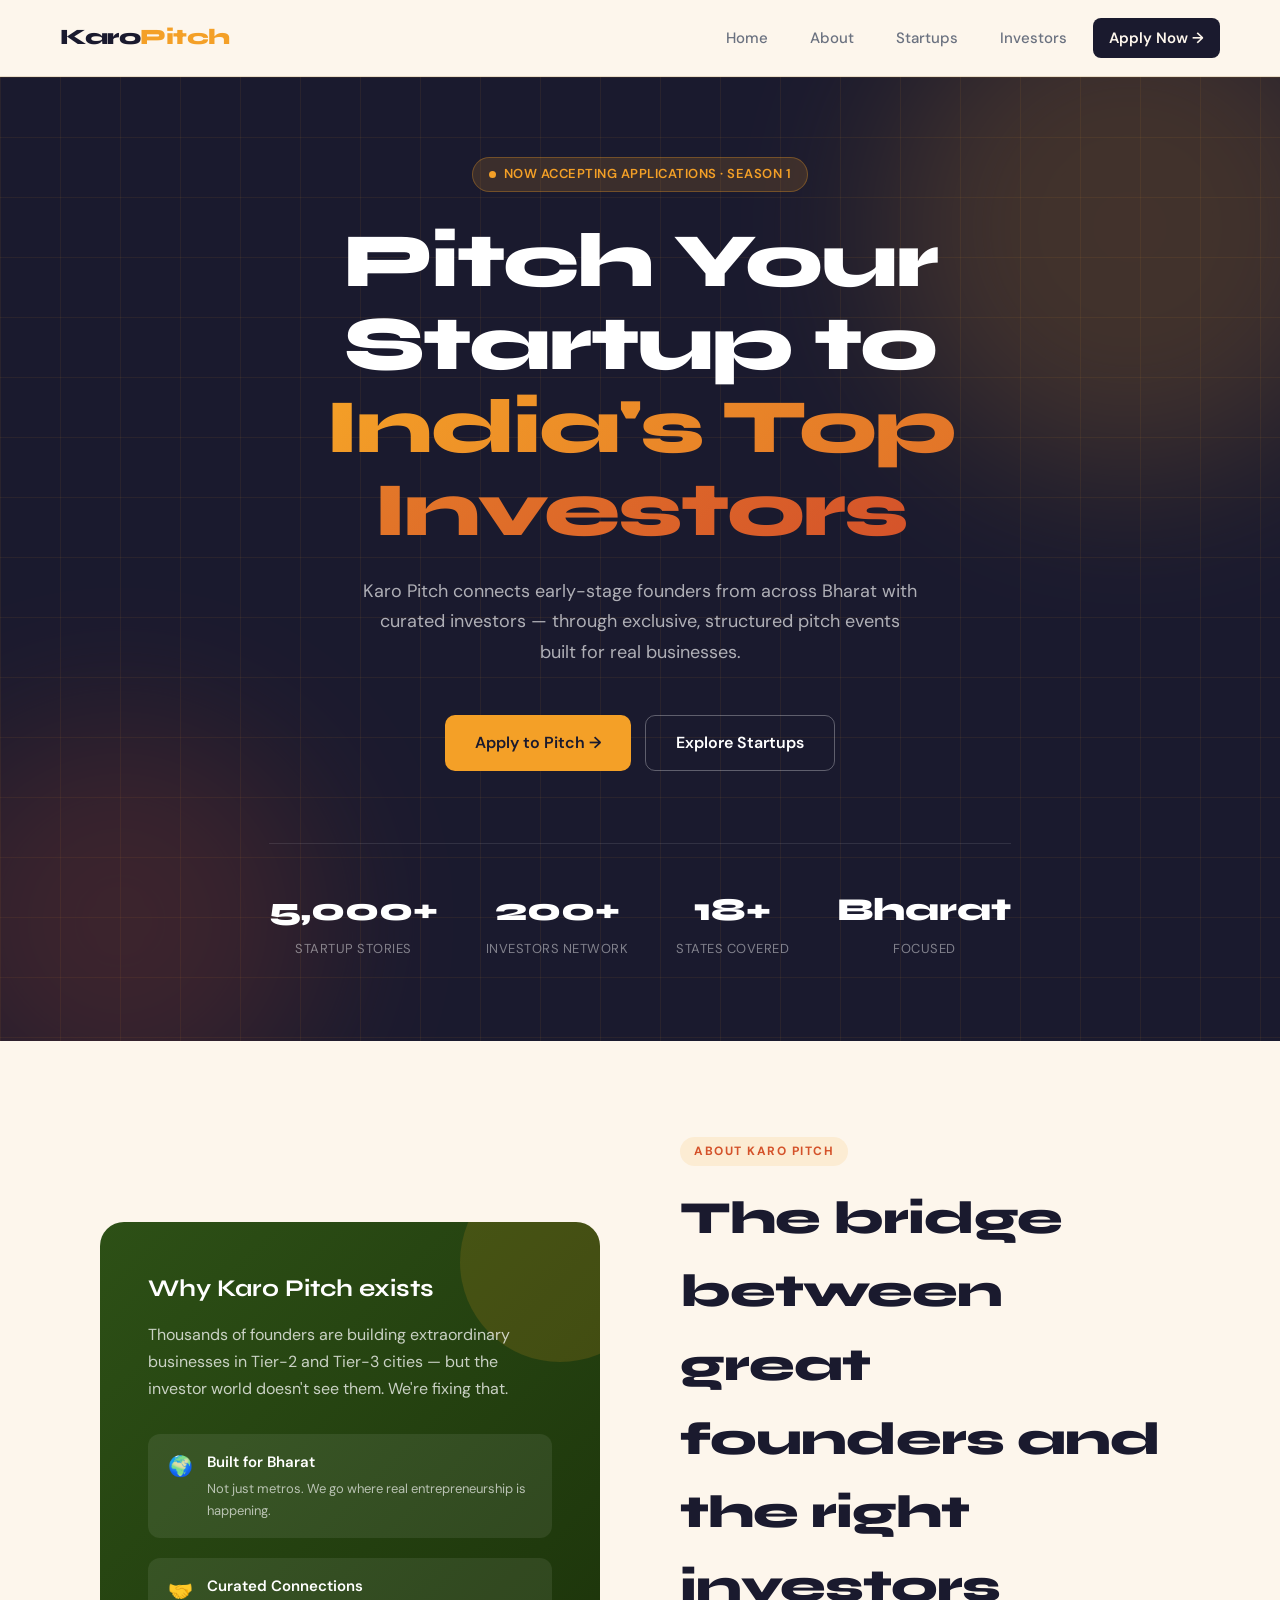
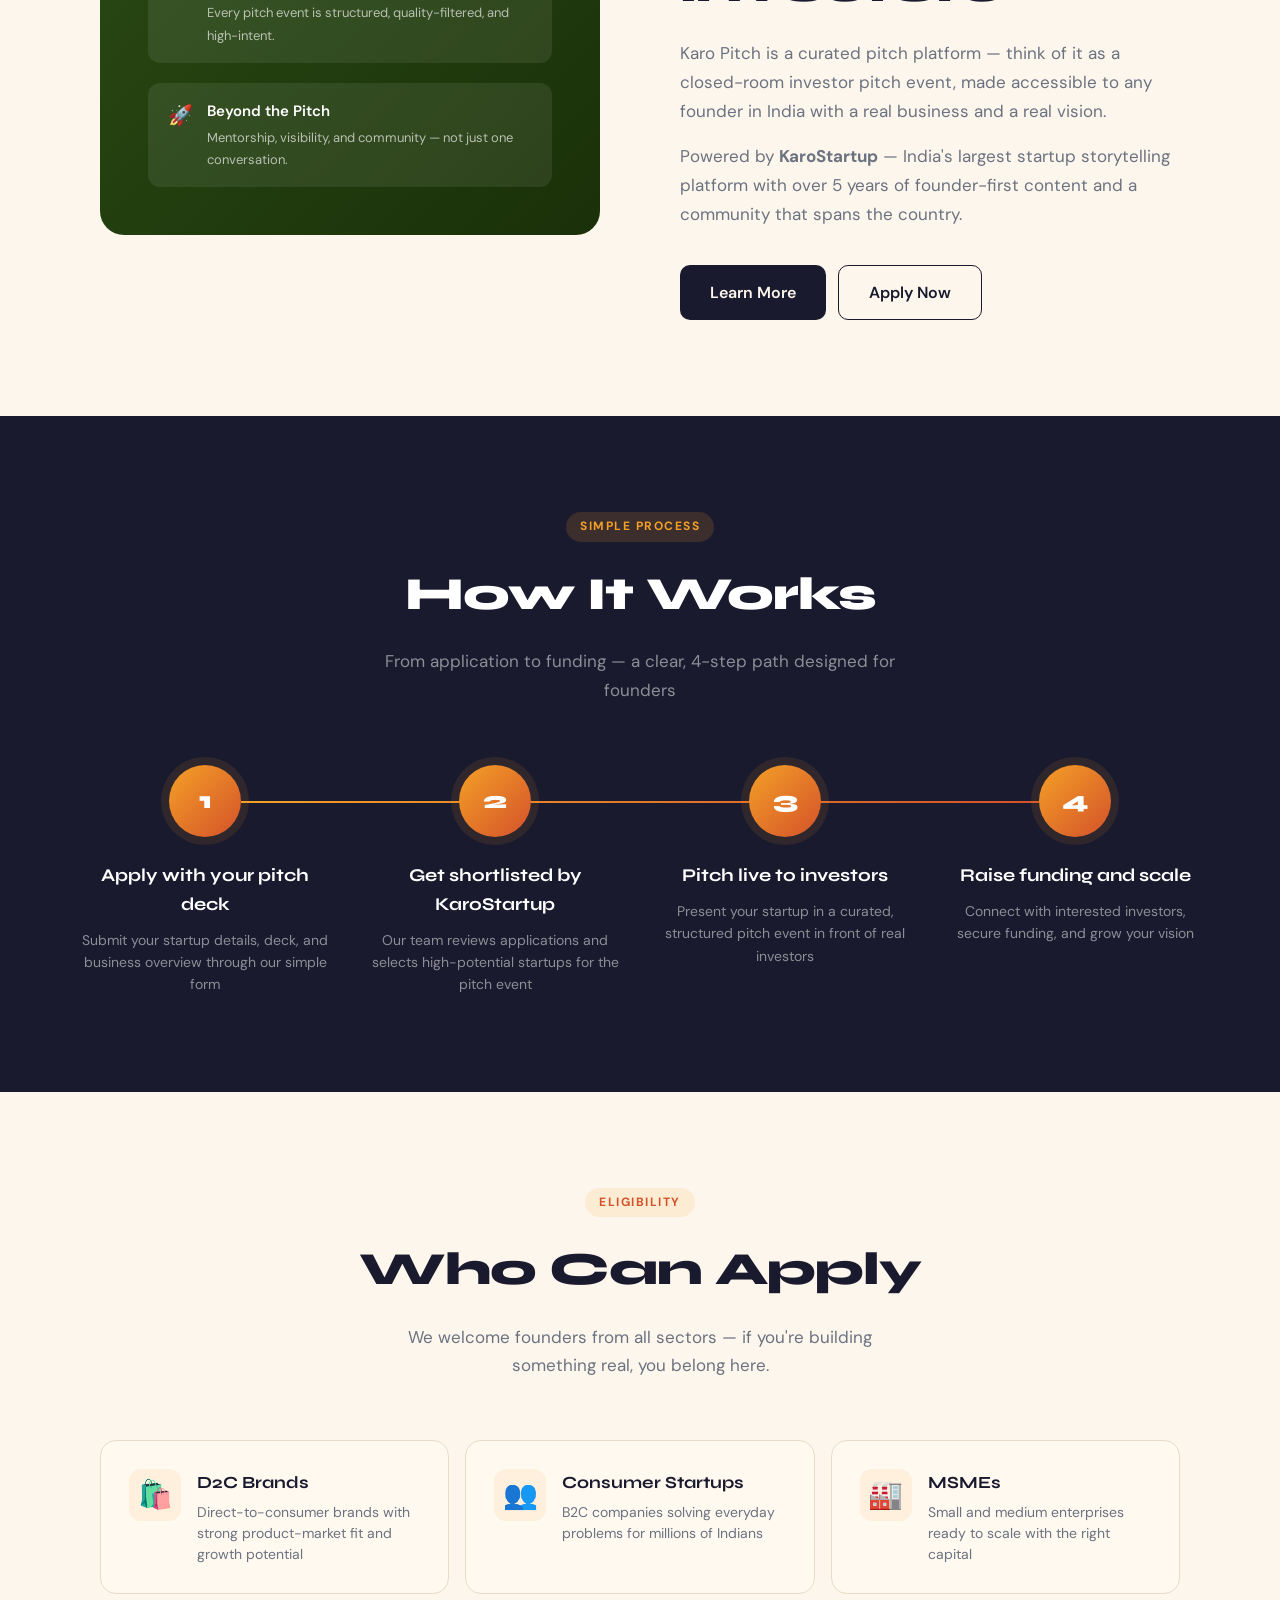
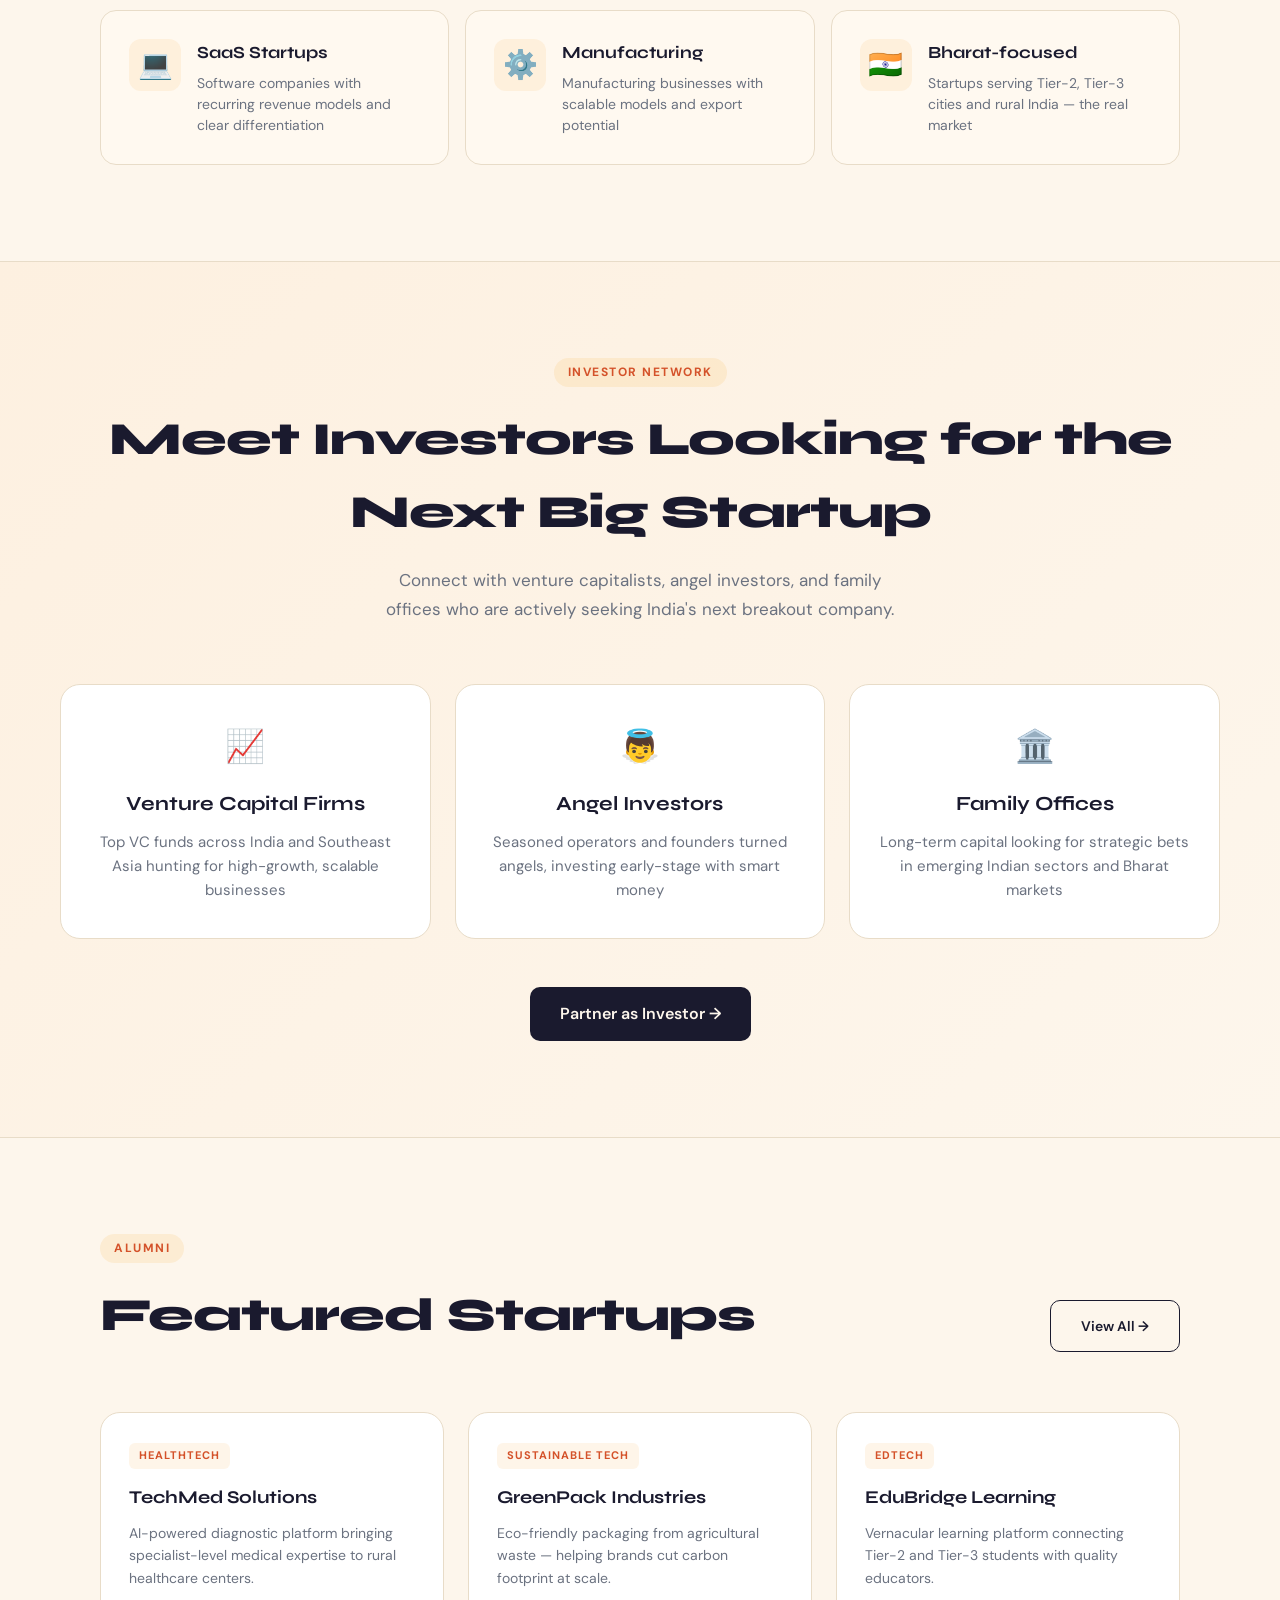
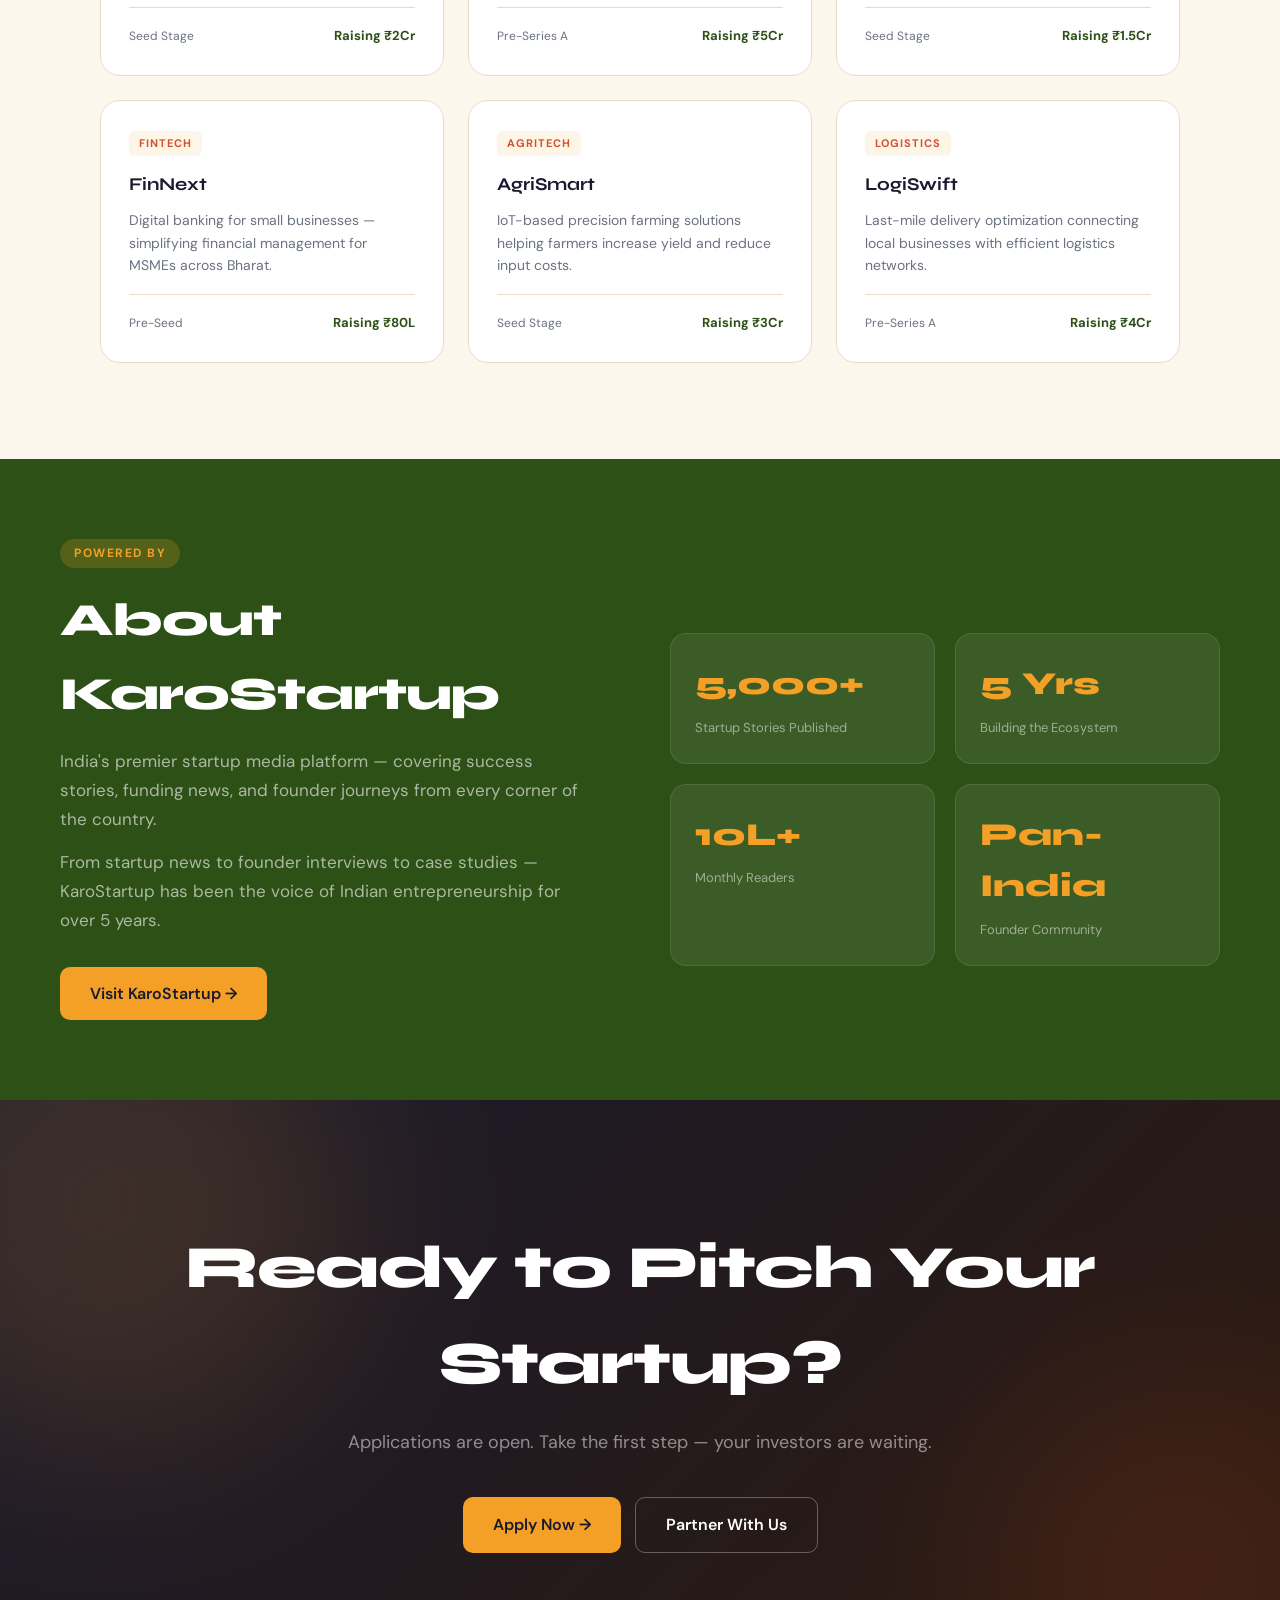
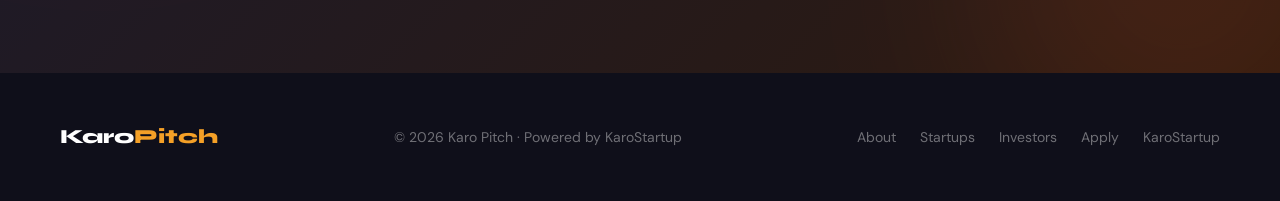
==== index.html @ e6db5903 "basic website demo" ====
<!DOCTYPE html>
<html lang="en">
<head>
<meta charset="UTF-8">
<meta name="viewport" content="width=device-width, initial-scale=1.0">
<title>Karo Pitch – Pitch Your Startup to India's Top Investors</title>
<link rel="stylesheet" href="style.css">
</head>
<body>

<!-- HEADER -->
<header>
  <a href="index.html" class="logo">Karo<span>Pitch</span></a>
  <nav>
    <a href="index.html">Home</a>
    <a href="about.html">About</a>
    <a href="startups.html">Startups</a>
    <a href="investors.html">Investors</a>
    <a href="apply.html" class="cta-nav">Apply Now →</a>
  </nav>
</header>


<!-- HERO -->
<section class="hero">
  <div class="hero-bg-grid"></div>
  <div class="hero-blob blob1"></div>
  <div class="hero-blob blob2"></div>

  <div class="hero-badge">
    <span class="badge-dot"></span>
    Now accepting applications · Season 1
  </div>

  <h1>Pitch Your Startup to<br><em>India's Top Investors</em></h1>

  <p class="hero-sub">
    Karo Pitch connects early-stage founders from across Bharat with curated investors — through exclusive, structured pitch events built for real businesses.
  </p>

  <div class="hero-btns">
    <a href="apply.html" class="btn btn-primary">Apply to Pitch →</a>
    <a href="startups.html" class="btn btn-secondary">Explore Startups</a>
  </div>

  <div class="hero-stats">
    <div class="stat">
      <span class="stat-num">5,000+</span>
      <span class="stat-label">Startup Stories</span>
    </div>
    <div class="stat">
      <span class="stat-num">200+</span>
      <span class="stat-label">Investors Network</span>
    </div>
    <div class="stat">
      <span class="stat-num">18+</span>
      <span class="stat-label">States Covered</span>
    </div>
    <div class="stat">
      <span class="stat-num">Bharat</span>
      <span class="stat-label">Focused</span>
    </div>
  </div>
</section>


<!-- ABOUT KARO PITCH -->
<div class="about-strip">
  <div class="about-visual">
    <h3>Why Karo Pitch exists</h3>
    <p>Thousands of founders are building extraordinary businesses in Tier-2 and Tier-3 cities — but the investor world doesn't see them. We're fixing that.</p>
    <div class="about-pillars">
      <div class="pillar">
        <span class="pillar-icon">🌍</span>
        <div>
          <h4>Built for Bharat</h4>
          <p>Not just metros. We go where real entrepreneurship is happening.</p>
        </div>
      </div>
      <div class="pillar">
        <span class="pillar-icon">🤝</span>
        <div>
          <h4>Curated Connections</h4>
          <p>Every pitch event is structured, quality-filtered, and high-intent.</p>
        </div>
      </div>
      <div class="pillar">
        <span class="pillar-icon">🚀</span>
        <div>
          <h4>Beyond the Pitch</h4>
          <p>Mentorship, visibility, and community — not just one conversation.</p>
        </div>
      </div>
    </div>
  </div>

  <div>
    <span class="section-label">About Karo Pitch</span>
    <h2 class="section-title">The bridge between great founders and the right investors</h2>
    <p class="section-sub">
      Karo Pitch is a curated pitch platform — think of it as a closed-room investor pitch event, made accessible to any founder in India with a real business and a real vision.
    </p>
    <p class="section-sub" style="margin-top:16px;">
      Powered by <strong>KaroStartup</strong> — India's largest startup storytelling platform with over 5 years of founder-first content and a community that spans the country.
    </p>
    <div style="margin-top:36px;display:flex;gap:12px;flex-wrap:wrap;">
      <a href="about.html" class="btn btn-dark">Learn More</a>
      <a href="apply.html" class="btn btn-outline">Apply Now</a>
    </div>
  </div>
</div>


<!-- HOW IT WORKS -->
<div class="steps-wrap">
  <div class="steps-inner">
    <div class="text-center">
      <span class="section-label" style="background:rgba(244,160,39,0.15);color:var(--saffron);">Simple Process</span>
      <h2 class="section-title" style="color:#fff;">How It Works</h2>
      <p class="section-sub">From application to funding — a clear, 4-step path designed for founders</p>
    </div>
    <div class="steps">
      <div class="step">
        <div class="step-num">1</div>
        <h3>Apply with your pitch deck</h3>
        <p>Submit your startup details, deck, and business overview through our simple form</p>
      </div>
      <div class="step">
        <div class="step-num">2</div>
        <h3>Get shortlisted by KaroStartup</h3>
        <p>Our team reviews applications and selects high-potential startups for the pitch event</p>
      </div>
      <div class="step">
        <div class="step-num">3</div>
        <h3>Pitch live to investors</h3>
        <p>Present your startup in a curated, structured pitch event in front of real investors</p>
      </div>
      <div class="step">
        <div class="step-num">4</div>
        <h3>Raise funding and scale</h3>
        <p>Connect with interested investors, secure funding, and grow your vision</p>
      </div>
    </div>
  </div>
</div>


<!-- WHO CAN APPLY -->
<section class="section">
  <div class="text-center">
    <span class="section-label">Eligibility</span>
    <h2 class="section-title">Who Can Apply</h2>
    <p class="section-sub">We welcome founders from all sectors — if you're building something real, you belong here.</p>
  </div>
  <div class="categories-grid">
    <div class="category-card">
      <div class="cat-icon">🛍️</div>
      <div>
        <h4>D2C Brands</h4>
        <p>Direct-to-consumer brands with strong product-market fit and growth potential</p>
      </div>
    </div>
    <div class="category-card">
      <div class="cat-icon">👥</div>
      <div>
        <h4>Consumer Startups</h4>
        <p>B2C companies solving everyday problems for millions of Indians</p>
      </div>
    </div>
    <div class="category-card">
      <div class="cat-icon">🏭</div>
      <div>
        <h4>MSMEs</h4>
        <p>Small and medium enterprises ready to scale with the right capital</p>
      </div>
    </div>
    <div class="category-card">
      <div class="cat-icon">💻</div>
      <div>
        <h4>SaaS Startups</h4>
        <p>Software companies with recurring revenue models and clear differentiation</p>
      </div>
    </div>
    <div class="category-card">
      <div class="cat-icon">⚙️</div>
      <div>
        <h4>Manufacturing</h4>
        <p>Manufacturing businesses with scalable models and export potential</p>
      </div>
    </div>
    <div class="category-card">
      <div class="cat-icon">🇮🇳</div>
      <div>
        <h4>Bharat-focused</h4>
        <p>Startups serving Tier-2, Tier-3 cities and rural India — the real market</p>
      </div>
    </div>
  </div>
</section>


<!-- INVESTORS -->
<div class="investors-wrap">
  <div class="investors-inner">
    <div class="text-center">
      <span class="section-label">Investor Network</span>
      <h2 class="section-title">Meet Investors Looking for the Next Big Startup</h2>
      <p class="section-sub" style="margin:0 auto 60px;">Connect with venture capitalists, angel investors, and family offices who are actively seeking India's next breakout company.</p>
    </div>
    <div class="investor-cards">
      <div class="inv-card">
        <span class="inv-icon">📈</span>
        <h3>Venture Capital Firms</h3>
        <p>Top VC funds across India and Southeast Asia hunting for high-growth, scalable businesses</p>
      </div>
      <div class="inv-card">
        <span class="inv-icon">👼</span>
        <h3>Angel Investors</h3>
        <p>Seasoned operators and founders turned angels, investing early-stage with smart money</p>
      </div>
      <div class="inv-card">
        <span class="inv-icon">🏛️</span>
        <h3>Family Offices</h3>
        <p>Long-term capital looking for strategic bets in emerging Indian sectors and Bharat markets</p>
      </div>
    </div>
    <div style="text-align:center;margin-top:48px;">
      <a href="investors.html" class="btn btn-dark">Partner as Investor →</a>
    </div>
  </div>
</div>


<!-- FEATURED STARTUPS -->
<section class="section">
  <div style="display:flex;justify-content:space-between;align-items:flex-end;flex-wrap:wrap;gap:16px;margin-bottom:60px;">
    <div>
      <span class="section-label">Alumni</span>
      <h2 class="section-title" style="margin-bottom:0;">Featured Startups</h2>
    </div>
    <a href="startups.html" class="btn btn-outline" style="font-size:14px;">View All →</a>
  </div>
  <div class="startup-grid">
    <div class="startup-card">
      <div class="startup-tag">HealthTech</div>
      <h4>TechMed Solutions</h4>
      <p>AI-powered diagnostic platform bringing specialist-level medical expertise to rural healthcare centers.</p>
      <div class="startup-footer">
        <span class="startup-stage">Seed Stage</span>
        <span class="startup-raise">Raising ₹2Cr</span>
      </div>
    </div>
    <div class="startup-card">
      <div class="startup-tag">Sustainable Tech</div>
      <h4>GreenPack Industries</h4>
      <p>Eco-friendly packaging from agricultural waste — helping brands cut carbon footprint at scale.</p>
      <div class="startup-footer">
        <span class="startup-stage">Pre-Series A</span>
        <span class="startup-raise">Raising ₹5Cr</span>
      </div>
    </div>
    <div class="startup-card">
      <div class="startup-tag">EdTech</div>
      <h4>EduBridge Learning</h4>
      <p>Vernacular learning platform connecting Tier-2 and Tier-3 students with quality educators.</p>
      <div class="startup-footer">
        <span class="startup-stage">Seed Stage</span>
        <span class="startup-raise">Raising ₹1.5Cr</span>
      </div>
    </div>
    <div class="startup-card">
      <div class="startup-tag">FinTech</div>
      <h4>FinNext</h4>
      <p>Digital banking for small businesses — simplifying financial management for MSMEs across Bharat.</p>
      <div class="startup-footer">
        <span class="startup-stage">Pre-Seed</span>
        <span class="startup-raise">Raising ₹80L</span>
      </div>
    </div>
    <div class="startup-card">
      <div class="startup-tag">AgriTech</div>
      <h4>AgriSmart</h4>
      <p>IoT-based precision farming solutions helping farmers increase yield and reduce input costs.</p>
      <div class="startup-footer">
        <span class="startup-stage">Seed Stage</span>
        <span class="startup-raise">Raising ₹3Cr</span>
      </div>
    </div>
    <div class="startup-card">
      <div class="startup-tag">Logistics</div>
      <h4>LogiSwift</h4>
      <p>Last-mile delivery optimization connecting local businesses with efficient logistics networks.</p>
      <div class="startup-footer">
        <span class="startup-stage">Pre-Series A</span>
        <span class="startup-raise">Raising ₹4Cr</span>
      </div>
    </div>
  </div>
</section>


<!-- KAROSTARTUP SECTION -->
<div class="ks-strip">
  <div class="ks-inner">
    <div>
      <span class="section-label" style="background:rgba(244,160,39,0.2);color:var(--saffron);">Powered By</span>
      <h2 class="section-title">About KaroStartup</h2>
      <p class="section-sub">India's premier startup media platform — covering success stories, funding news, and founder journeys from every corner of the country.</p>
      <p class="section-sub" style="margin-top:14px;">From startup news to founder interviews to case studies — KaroStartup has been the voice of Indian entrepreneurship for over 5 years.</p>
      <div style="margin-top:32px;">
        <a href="https://www.karostartup.com" target="_blank" rel="noopener" class="btn btn-primary">Visit KaroStartup →</a>
      </div>
    </div>
    <div class="ks-stats">
      <div class="ks-stat">
        <span class="ks-stat-num">5,000+</span>
        <span class="ks-stat-label">Startup Stories Published</span>
      </div>
      <div class="ks-stat">
        <span class="ks-stat-num">5 Yrs</span>
        <span class="ks-stat-label">Building the Ecosystem</span>
      </div>
      <div class="ks-stat">
        <span class="ks-stat-num">10L+</span>
        <span class="ks-stat-label">Monthly Readers</span>
      </div>
      <div class="ks-stat">
        <span class="ks-stat-num">Pan-India</span>
        <span class="ks-stat-label">Founder Community</span>
      </div>
    </div>
  </div>
</div>


<!-- CTA -->
<section class="cta">
  <div class="cta-blob cta-blob1"></div>
  <div class="cta-blob cta-blob2"></div>
  <h2>Ready to Pitch Your Startup?</h2>
  <p>Applications are open. Take the first step — your investors are waiting.</p>
  <div class="cta-btns">
    <a href="apply.html" class="btn btn-primary">Apply Now →</a>
    <a href="investors.html" class="btn btn-secondary">Partner With Us</a>
  </div>
</section>


<!-- FOOTER -->
<footer>
  <a href="index.html" class="footer-logo">Karo<span>Pitch</span></a>
  <p>© 2026 Karo Pitch · Powered by KaroStartup</p>
  <div class="footer-links">
    <a href="about.html">About</a>
    <a href="startups.html">Startups</a>
    <a href="investors.html">Investors</a>
    <a href="apply.html">Apply</a>
    <a href="https://www.karostartup.com" target="_blank">KaroStartup</a>
  </div>
</footer>

</body>
</html>
---- style.css ----
@import url('https://fonts.googleapis.com/css2?family=Syne:wght@400;600;700;800&family=DM+Sans:ital,wght@0,300;0,400;0,500;1,300&display=swap');

*{margin:0;padding:0;box-sizing:border-box;}

:root{
  --ink:#1a1a2e;
  --cream:#fdf6ec;
  --saffron:#f4a027;
  --rust:#d4522a;
  --forest:#2d5016;
  --muted:#6b7280;
  --border:#e8dcc8;
  --card:#fff9f0;
}

body{
  background:var(--cream);
  color:var(--ink);
  font-family:'DM Sans',sans-serif;
  line-height:1.6;
  overflow-x:hidden;
}

/* ── HEADER ── */
header{
  background:rgba(253,246,236,0.92);
  backdrop-filter:blur(12px);
  padding:18px 60px;
  display:flex;
  justify-content:space-between;
  align-items:center;
  position:sticky;
  top:0;
  z-index:100;
  border-bottom:1px solid var(--border);
}

.logo{
  font-family:'Syne',sans-serif;
  font-size:22px;
  font-weight:800;
  color:var(--ink);
  text-decoration:none;
  letter-spacing:-0.5px;
}

.logo span{color:var(--saffron);}

nav{display:flex;align-items:center;gap:10px;}

nav a{
  text-decoration:none;
  color:var(--muted);
  font-size:15px;
  font-weight:500;
  padding:8px 16px;
  border-radius:8px;
  transition:all 0.2s;
}

nav a:hover{color:var(--ink);background:var(--border);}
nav a.cta-nav{background:var(--ink);color:var(--cream)!important;font-weight:600;}
nav a.cta-nav:hover{background:var(--rust);transform:translateY(-1px);}

/* ── HERO ── */
.hero{
  min-height:92vh;
  display:flex;
  flex-direction:column;
  align-items:center;
  justify-content:center;
  text-align:center;
  padding:80px 40px;
  position:relative;
  background:var(--ink);
  overflow:hidden;
}

.hero-bg-grid{
  position:absolute;inset:0;
  background-image:
    linear-gradient(rgba(244,160,39,0.07) 1px, transparent 1px),
    linear-gradient(90deg, rgba(244,160,39,0.07) 1px, transparent 1px);
  background-size:60px 60px;
}

.hero-blob{
  position:absolute;
  border-radius:50%;
  filter:blur(80px);
  opacity:0.18;
}
.blob1{width:500px;height:500px;background:var(--saffron);top:-100px;right:-100px;}
.blob2{width:400px;height:400px;background:var(--rust);bottom:-80px;left:-80px;}

.hero-badge{
  display:inline-flex;align-items:center;gap:8px;
  background:rgba(244,160,39,0.15);
  border:1px solid rgba(244,160,39,0.3);
  color:var(--saffron);
  padding:6px 16px;
  border-radius:100px;
  font-size:13px;
  font-weight:600;
  letter-spacing:0.5px;
  text-transform:uppercase;
  margin-bottom:28px;
  position:relative;z-index:1;
  animation:fadeDown 0.6s ease both;
}

.badge-dot{
  width:7px;height:7px;background:var(--saffron);
  border-radius:50%;animation:pulse 1.5s infinite;
}

@keyframes pulse{0%,100%{opacity:1;transform:scale(1);}50%{opacity:0.5;transform:scale(1.3);}}
@keyframes fadeDown{from{opacity:0;transform:translateY(-20px);}to{opacity:1;transform:translateY(0);}}
@keyframes fadeUp{from{opacity:0;transform:translateY(30px);}to{opacity:1;transform:translateY(0);}}

.hero h1{
  font-family:'Syne',sans-serif;
  font-size:clamp(40px,6vw,80px);
  font-weight:800;
  color:#ffffff;
  line-height:1.08;
  letter-spacing:-2px;
  max-width:800px;
  margin-bottom:24px;
  position:relative;z-index:1;
  animation:fadeUp 0.7s 0.2s ease both;
}

.hero h1 em{
  font-style:normal;
  background:linear-gradient(135deg,var(--saffron),var(--rust));
  -webkit-background-clip:text;
  -webkit-text-fill-color:transparent;
  background-clip:text;
}

.hero-sub{
  font-size:18px;
  color:rgba(255,255,255,0.65);
  max-width:560px;
  margin:0 auto 48px;
  line-height:1.7;
  position:relative;z-index:1;
  animation:fadeUp 0.7s 0.35s ease both;
}

.hero-btns{
  display:flex;gap:14px;flex-wrap:wrap;justify-content:center;
  position:relative;z-index:1;
  animation:fadeUp 0.7s 0.5s ease both;
}

.hero-stats{
  display:flex;gap:48px;margin-top:72px;
  position:relative;z-index:1;
  animation:fadeUp 0.7s 0.65s ease both;
  padding-top:40px;
  border-top:1px solid rgba(255,255,255,0.1);
}

.stat{text-align:center;}
.stat-num{
  font-family:'Syne',sans-serif;
  font-size:32px;font-weight:800;
  color:#fff;display:block;
}
.stat-label{font-size:13px;color:rgba(255,255,255,0.45);text-transform:uppercase;letter-spacing:0.5px;}

/* ── BUTTONS ── */
.btn{
  padding:14px 30px;
  border-radius:10px;
  font-size:16px;font-weight:600;
  cursor:pointer;border:none;
  text-decoration:none;
  display:inline-flex;align-items:center;gap:8px;
  transition:all 0.25s ease;
  font-family:'DM Sans',sans-serif;
}

.btn-primary{background:var(--saffron);color:var(--ink);}
.btn-primary:hover{background:#e8920e;transform:translateY(-2px);box-shadow:0 8px 24px rgba(244,160,39,0.4);}

.btn-secondary{background:transparent;color:#fff;border:1.5px solid rgba(255,255,255,0.3);}
.btn-secondary:hover{border-color:#fff;background:rgba(255,255,255,0.06);transform:translateY(-2px);}

.btn-dark{background:var(--ink);color:var(--cream);}
.btn-dark:hover{background:var(--rust);transform:translateY(-2px);}

.btn-outline{background:transparent;color:var(--ink);border:1.5px solid var(--ink);}
.btn-outline:hover{background:var(--ink);color:var(--cream);}

/* ── SECTION ── */
.section{padding:96px 60px;max-width:1200px;margin:0 auto;}
.section-label{
  display:inline-block;
  background:rgba(244,160,39,0.12);
  color:var(--rust);
  font-size:12px;font-weight:700;
  letter-spacing:1.5px;text-transform:uppercase;
  padding:5px 14px;border-radius:100px;
  margin-bottom:16px;
}
.section-title{
  font-family:'Syne',sans-serif;
  font-size:clamp(28px,4vw,46px);
  font-weight:800;color:var(--ink);
  letter-spacing:-1px;margin-bottom:16px;
}
.section-sub{
  font-size:17px;color:var(--muted);
  max-width:520px;line-height:1.7;
}

.text-center{text-align:center;}
.text-center .section-sub{margin:0 auto 60px;}

/* ── ABOUT STRIP ── */
.about-strip{
  display:grid;grid-template-columns:1fr 1fr;gap:80px;
  align-items:center;padding:96px 60px;
  max-width:1200px;margin:0 auto;
}

.about-visual{
  background:linear-gradient(135deg,var(--forest),#1a3009);
  border-radius:24px;
  padding:48px;color:#fff;
  position:relative;overflow:hidden;
}

.about-visual::before{
  content:'';position:absolute;
  width:200px;height:200px;
  background:rgba(244,160,39,0.15);
  border-radius:50%;top:-60px;right:-60px;
}

.about-visual h3{font-family:'Syne',sans-serif;font-size:24px;font-weight:700;margin-bottom:12px;}
.about-visual p{opacity:0.75;line-height:1.7;}

.about-pillars{display:flex;flex-direction:column;gap:20px;margin-top:32px;}

.pillar{
  background:rgba(255,255,255,0.08);
  border-radius:12px;padding:16px 20px;
  display:flex;gap:14px;align-items:flex-start;
}
.pillar-icon{font-size:20px;flex-shrink:0;}
.pillar h4{font-size:15px;font-weight:600;margin-bottom:4px;}
.pillar p{font-size:13px;opacity:0.65;}

/* ── HOW IT WORKS ── */
.steps-wrap{background:var(--ink);padding:96px 60px;}
.steps-inner{max-width:1200px;margin:0 auto;}
.steps-inner .section-title{color:#fff;}
.steps-inner .section-sub{color:rgba(255,255,255,0.5);}

.steps{
  display:grid;grid-template-columns:repeat(4,1fr);
  gap:0;margin-top:60px;position:relative;
}

.steps::before{
  content:'';position:absolute;
  top:36px;left:calc(12.5% + 36px);
  right:calc(12.5% + 36px);
  height:2px;
  background:linear-gradient(90deg,var(--saffron),var(--rust));
}

.step{text-align:center;padding:0 20px;position:relative;}

.step-num{
  width:72px;height:72px;
  border-radius:50%;
  background:linear-gradient(135deg,var(--saffron),var(--rust));
  color:#fff;font-family:'Syne',sans-serif;
  font-size:24px;font-weight:800;
  display:flex;align-items:center;justify-content:center;
  margin:0 auto 24px;
  position:relative;z-index:1;
  box-shadow:0 0 0 8px rgba(244,160,39,0.1);
}

.step h3{font-family:'Syne',sans-serif;font-size:18px;font-weight:700;color:#fff;margin-bottom:10px;}
.step p{font-size:14px;color:rgba(255,255,255,0.5);line-height:1.6;}

/* ── CATEGORIES ── */
.categories-grid{
  display:grid;
  grid-template-columns:repeat(3,1fr);
  gap:16px;margin-top:60px;
}

.category-card{
  background:var(--card);
  border:1.5px solid var(--border);
  border-radius:16px;padding:28px;
  transition:all 0.25s;
  display:flex;gap:16px;align-items:flex-start;
  cursor:default;
}

.category-card:hover{
  border-color:var(--saffron);
  transform:translateY(-4px);
  box-shadow:0 12px 32px rgba(244,160,39,0.12);
}

.cat-icon{
  font-size:28px;flex-shrink:0;
  width:52px;height:52px;background:rgba(244,160,39,0.1);
  border-radius:12px;display:flex;align-items:center;justify-content:center;
}

.category-card h4{font-family:'Syne',sans-serif;font-size:17px;font-weight:700;color:var(--ink);margin-bottom:6px;}
.category-card p{font-size:14px;color:var(--muted);line-height:1.5;}

/* ── INVESTORS ── */
.investors-wrap{
  background:linear-gradient(135deg,#fdf0e0,#fdf6ec);
  border-top:1px solid var(--border);
  border-bottom:1px solid var(--border);
  padding:96px 60px;
}

.investors-inner{max-width:1200px;margin:0 auto;}

.investor-cards{
  display:grid;grid-template-columns:repeat(3,1fr);
  gap:24px;margin-top:60px;
}

.inv-card{
  background:#fff;
  border:1.5px solid var(--border);
  border-radius:20px;padding:36px 28px;
  text-align:center;
  transition:all 0.25s;
}

.inv-card:hover{border-color:var(--rust);transform:translateY(-4px);box-shadow:0 16px 40px rgba(212,82,42,0.1);}

.inv-icon{
  font-size:32px;margin-bottom:16px;
  display:block;
}
.inv-card h3{font-family:'Syne',sans-serif;font-size:20px;font-weight:700;margin-bottom:10px;color:var(--ink);}
.inv-card p{font-size:15px;color:var(--muted);line-height:1.6;}

/* ── STARTUP GRID ── */
.startup-grid{
  display:grid;
  grid-template-columns:repeat(3,1fr);
  gap:24px;margin-top:60px;
}

.startup-card{
  background:#fff;
  border:1.5px solid var(--border);
  border-radius:20px;padding:28px;
  transition:all 0.25s;
  position:relative;overflow:hidden;
}

.startup-card::before{
  content:'';position:absolute;
  top:0;left:0;right:0;height:4px;
  background:linear-gradient(90deg,var(--saffron),var(--rust));
  transform:scaleX(0);transform-origin:left;
  transition:transform 0.3s;
}

.startup-card:hover::before{transform:scaleX(1);}
.startup-card:hover{transform:translateY(-4px);box-shadow:0 16px 40px rgba(0,0,0,0.08);}

.startup-tag{
  display:inline-block;
  background:rgba(244,160,39,0.1);
  color:var(--rust);
  font-size:11px;font-weight:700;
  letter-spacing:1px;text-transform:uppercase;
  padding:4px 10px;border-radius:6px;
  margin-bottom:14px;
}

.startup-card h4{font-family:'Syne',sans-serif;font-size:18px;font-weight:700;color:var(--ink);margin-bottom:10px;}
.startup-card p{font-size:14px;color:var(--muted);line-height:1.6;}

.startup-footer{
  margin-top:18px;padding-top:18px;
  border-top:1px solid var(--border);
  display:flex;justify-content:space-between;align-items:center;
}

.startup-stage{font-size:12px;color:var(--muted);}
.startup-raise{font-size:13px;font-weight:700;color:var(--forest);}

/* ── KAROSTARTUP SECTION ── */
.ks-strip{
  background:var(--forest);
  padding:80px 60px;
}

.ks-inner{
  max-width:1200px;margin:0 auto;
  display:grid;grid-template-columns:1fr 1fr;gap:60px;align-items:center;
}

.ks-inner .section-title{color:#fff;}
.ks-inner .section-sub{color:rgba(255,255,255,0.6);}

.ks-stats{
  display:grid;grid-template-columns:1fr 1fr;gap:20px;margin-top:40px;
}

.ks-stat{
  background:rgba(255,255,255,0.07);
  border-radius:16px;padding:24px;
  border:1px solid rgba(255,255,255,0.1);
}

.ks-stat-num{
  font-family:'Syne',sans-serif;
  font-size:32px;font-weight:800;
  color:var(--saffron);display:block;margin-bottom:4px;
}
.ks-stat-label{font-size:13px;color:rgba(255,255,255,0.5);}

/* ── CTA ── */
.cta{
  background:linear-gradient(135deg,var(--ink) 0%,#2d1a0e 100%);
  padding:120px 60px;text-align:center;
  position:relative;overflow:hidden;
}

.cta-blob{
  position:absolute;border-radius:50%;filter:blur(100px);opacity:0.15;
}
.cta-blob1{width:500px;height:500px;background:var(--saffron);top:-150px;left:-150px;}
.cta-blob2{width:400px;height:400px;background:var(--rust);bottom:-100px;right:-100px;}

.cta h2{
  font-family:'Syne',sans-serif;
  font-size:clamp(32px,5vw,60px);
  font-weight:800;color:#fff;
  letter-spacing:-1.5px;margin-bottom:16px;
  position:relative;z-index:1;
}

.cta p{font-size:18px;color:rgba(255,255,255,0.5);margin-bottom:40px;position:relative;z-index:1;}
.cta-btns{display:flex;gap:14px;justify-content:center;position:relative;z-index:1;}

/* ── FOOTER ── */
footer{
  background:#0f0f1a;
  color:rgba(255,255,255,0.4);
  padding:48px 60px;
  display:flex;justify-content:space-between;align-items:center;
  flex-wrap:wrap;gap:20px;
}

.footer-logo{
  font-family:'Syne',sans-serif;font-size:20px;font-weight:800;
  color:#fff;text-decoration:none;
}
.footer-logo span{color:var(--saffron);}

footer p{font-size:14px;}

.footer-links{display:flex;gap:24px;}
.footer-links a{color:rgba(255,255,255,0.4);text-decoration:none;font-size:14px;transition:color 0.2s;}
.footer-links a:hover{color:#fff;}

/* ── PAGE-SPECIFIC ── */
.page-hero{
  background:var(--ink);
  padding:96px 60px 72px;
  text-align:center;
}
.page-hero h1{
  font-family:'Syne',sans-serif;
  font-size:clamp(32px,5vw,56px);
  font-weight:800;color:#fff;
  letter-spacing:-1.5px;margin-bottom:16px;
}
.page-hero p{font-size:18px;color:rgba(255,255,255,0.55);max-width:560px;margin:0 auto;}

/* Apply form */
.form-wrap{
  max-width:640px;margin:0 auto;
  background:#fff;border-radius:24px;
  padding:48px;border:1.5px solid var(--border);
  box-shadow:0 20px 60px rgba(0,0,0,0.06);
}

.form-group{margin-bottom:24px;}
.form-group label{display:block;font-size:14px;font-weight:600;color:var(--ink);margin-bottom:8px;}

.form-group input,
.form-group select,
.form-group textarea{
  width:100%;
  padding:14px 16px;
  border:1.5px solid var(--border);
  border-radius:10px;
  font-family:'DM Sans',sans-serif;
  font-size:15px;
  color:var(--ink);
  background:#fafafa;
  transition:border-color 0.2s,box-shadow 0.2s;
  outline:none;
}

.form-group input:focus,
.form-group select:focus,
.form-group textarea:focus{
  border-color:var(--saffron);
  box-shadow:0 0 0 4px rgba(244,160,39,0.1);
  background:#fff;
}

.form-group textarea{height:120px;resize:vertical;}

.form-row{display:grid;grid-template-columns:1fr 1fr;gap:16px;}

/* Investors page */
.inv-types{display:grid;grid-template-columns:repeat(3,1fr);gap:24px;margin-top:60px;}

/* Startups page */
.filter-bar{
  display:flex;gap:10px;flex-wrap:wrap;justify-content:center;
  margin-bottom:40px;
}

.filter-btn{
  padding:8px 20px;border-radius:100px;
  border:1.5px solid var(--border);
  background:#fff;color:var(--muted);
  font-size:14px;font-weight:500;
  cursor:pointer;transition:all 0.2s;
  font-family:'DM Sans',sans-serif;
}

.filter-btn:hover,.filter-btn.active{
  border-color:var(--saffron);
  background:rgba(244,160,39,0.08);
  color:var(--ink);
}

/* ── RESPONSIVE ── */
@media(max-width:900px){
  header{padding:16px 24px;}
  .hero{padding:60px 24px;}
  .hero-stats{gap:24px;}
  .section,.steps-wrap,.investors-wrap,.ks-strip,.cta{padding:64px 24px;}
  .about-strip{grid-template-columns:1fr;gap:40px;padding:64px 24px;}
  .steps{grid-template-columns:1fr 1fr;gap:40px;}
  .steps::before{display:none;}
  .categories-grid,.investor-cards,.startup-grid,.inv-types,.ks-stats{grid-template-columns:1fr 1fr;}
  .ks-inner{grid-template-columns:1fr;}
  footer{flex-direction:column;align-items:flex-start;padding:40px 24px;}
  .page-hero{padding:64px 24px 48px;}
  .form-row{grid-template-columns:1fr;}
}

@media(max-width:600px){
  nav a:not(.cta-nav){display:none;}
  .hero h1{font-size:36px;letter-spacing:-1px;}
  .hero-stats{flex-wrap:wrap;gap:20px;}
  .categories-grid,.investor-cards,.startup-grid,.inv-types,.ks-stats{grid-template-columns:1fr;}
  .form-wrap{padding:28px 20px;}
  .steps{grid-template-columns:1fr;}
}
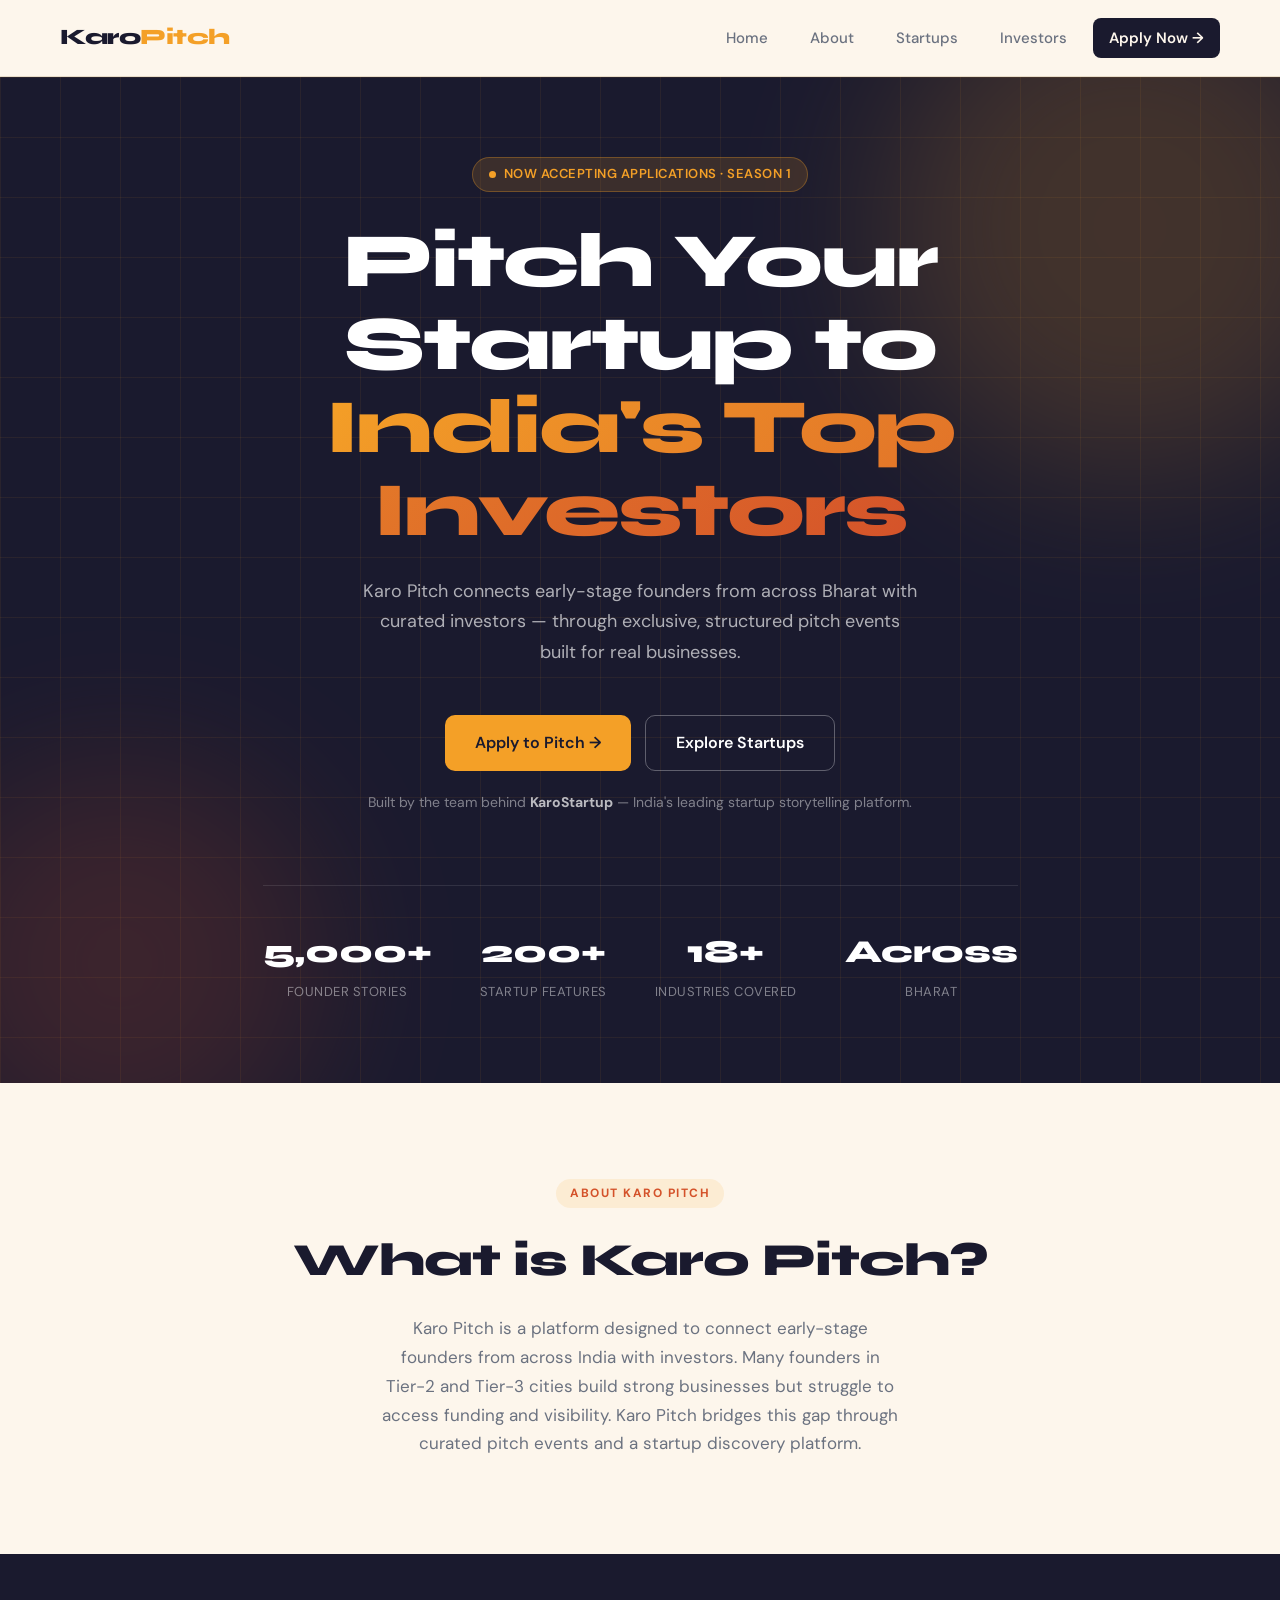
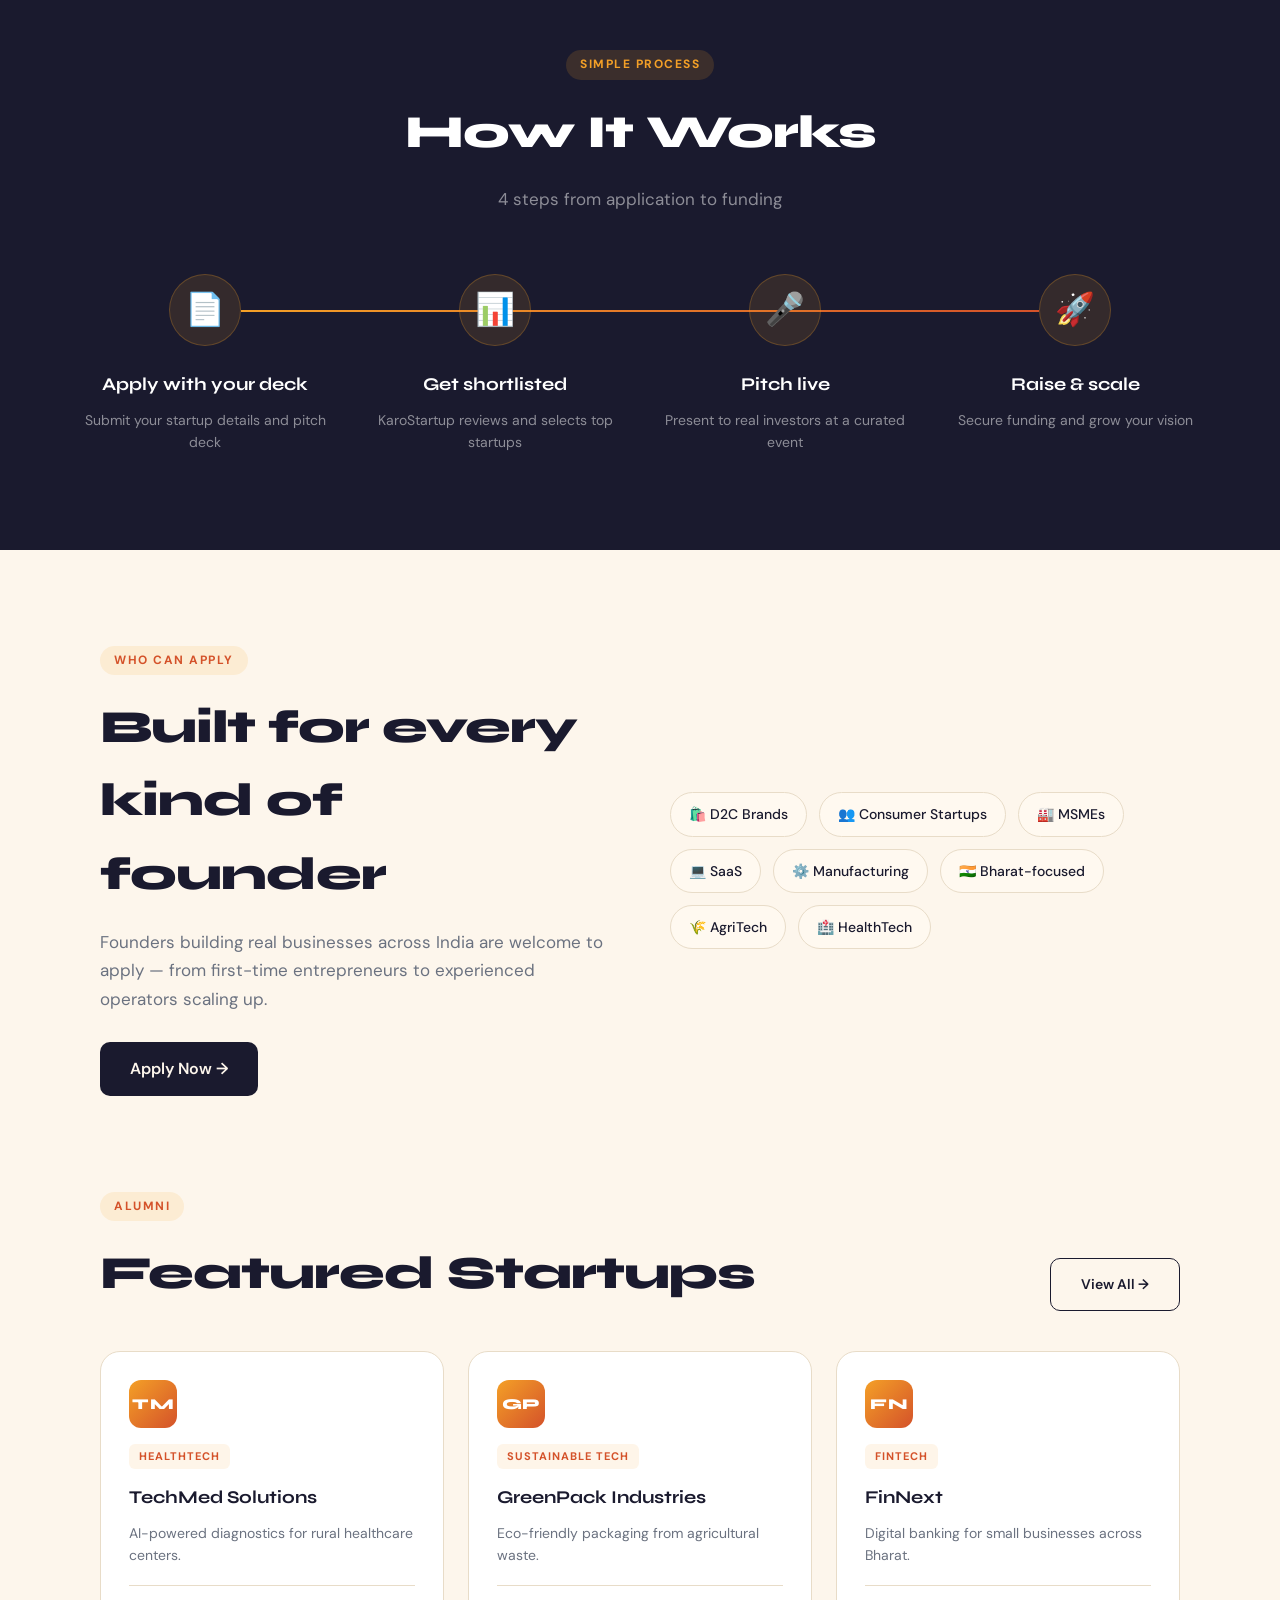
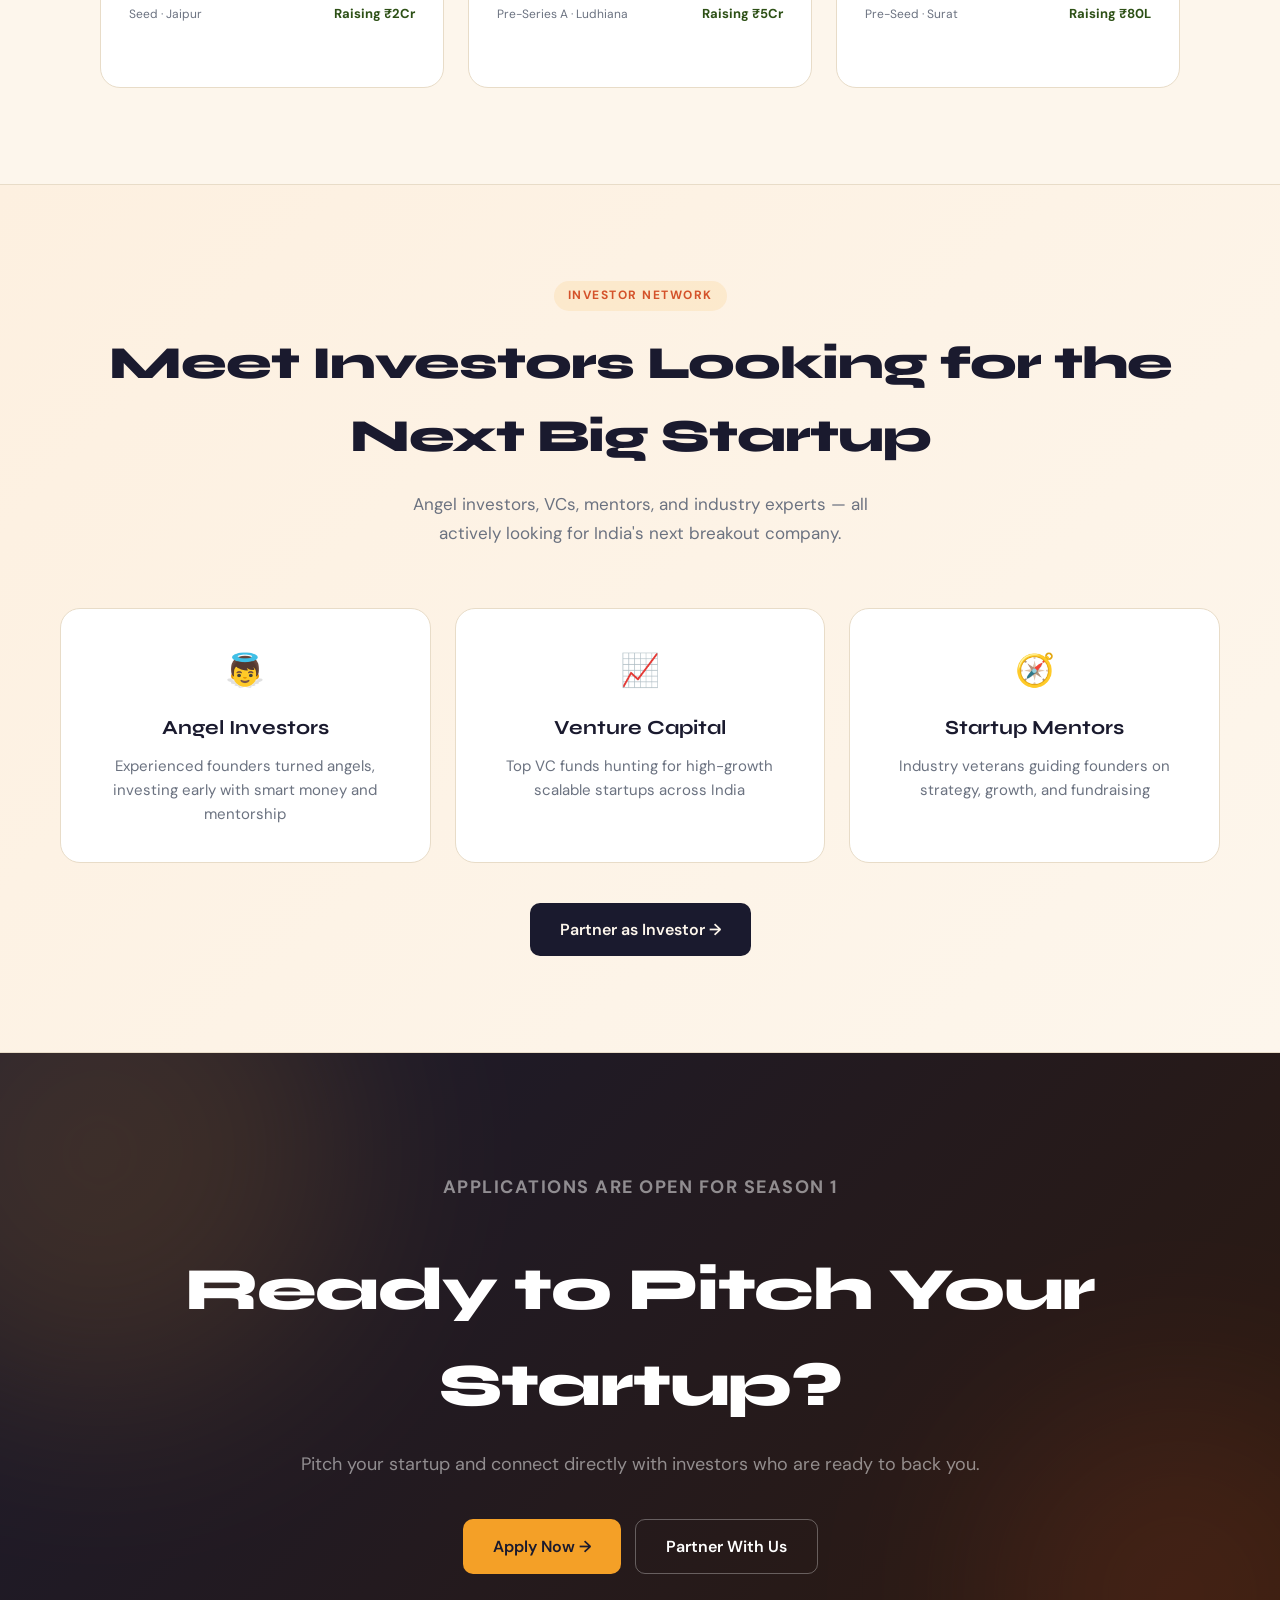
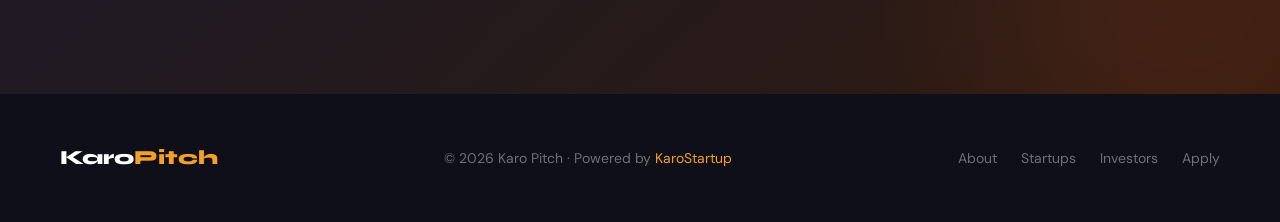
==== commit 22c98618: "updated" ====
--- a/index.html
+++ b/index.html
@@ -8,108 +8,46 @@
 </head>
 <body>
 
-<!-- HEADER -->
 <header>
   <a href="index.html" class="logo">Karo<span>Pitch</span></a>
   <nav>
     <a href="index.html">Home</a>
-    <a href="about.html">About</a>
-    <a href="startups.html">Startups</a>
-    <a href="investors.html">Investors</a>
+    <a href="#about">About</a>
+    <a href="#startups">Startups</a>
+    <a href="#investors">Investors</a>
     <a href="apply.html" class="cta-nav">Apply Now →</a>
   </nav>
 </header>
 
-
 <!-- HERO -->
-<section class="hero">
+<section class="hero" id="hero">
   <div class="hero-bg-grid"></div>
   <div class="hero-blob blob1"></div>
   <div class="hero-blob blob2"></div>
-
-  <div class="hero-badge">
-    <span class="badge-dot"></span>
-    Now accepting applications · Season 1
-  </div>
-
+  <div class="hero-badge"><span class="badge-dot"></span>Now accepting applications · Season 1</div>
   <h1>Pitch Your Startup to<br><em>India's Top Investors</em></h1>
-
-  <p class="hero-sub">
-    Karo Pitch connects early-stage founders from across Bharat with curated investors — through exclusive, structured pitch events built for real businesses.
-  </p>
-
+  <p class="hero-sub">Karo Pitch connects early-stage founders from across Bharat with curated investors — through exclusive, structured pitch events built for real businesses.</p>
   <div class="hero-btns">
     <a href="apply.html" class="btn btn-primary">Apply to Pitch →</a>
-    <a href="startups.html" class="btn btn-secondary">Explore Startups</a>
-  </div>
-
+    <a href="#startups" class="btn btn-secondary">Explore Startups</a>
+  </div>
+  <p class="hero-trust">Built by the team behind <strong>KaroStartup</strong> — India's leading startup storytelling platform.</p>
   <div class="hero-stats">
-    <div class="stat">
-      <span class="stat-num">5,000+</span>
-      <span class="stat-label">Startup Stories</span>
-    </div>
-    <div class="stat">
-      <span class="stat-num">200+</span>
-      <span class="stat-label">Investors Network</span>
-    </div>
-    <div class="stat">
-      <span class="stat-num">18+</span>
-      <span class="stat-label">States Covered</span>
-    </div>
-    <div class="stat">
-      <span class="stat-num">Bharat</span>
-      <span class="stat-label">Focused</span>
-    </div>
-  </div>
-</section>
-
+    <div class="stat"><span class="stat-num">5,000+</span><span class="stat-label">Founder Stories</span></div>
+    <div class="stat"><span class="stat-num">200+</span><span class="stat-label">Startup Features</span></div>
+    <div class="stat"><span class="stat-num">18+</span><span class="stat-label">Industries Covered</span></div>
+    <div class="stat"><span class="stat-num">Across</span><span class="stat-label">Bharat</span></div>
+  </div>
+</section>
 
 <!-- ABOUT KARO PITCH -->
-<div class="about-strip">
-  <div class="about-visual">
-    <h3>Why Karo Pitch exists</h3>
-    <p>Thousands of founders are building extraordinary businesses in Tier-2 and Tier-3 cities — but the investor world doesn't see them. We're fixing that.</p>
-    <div class="about-pillars">
-      <div class="pillar">
-        <span class="pillar-icon">🌍</span>
-        <div>
-          <h4>Built for Bharat</h4>
-          <p>Not just metros. We go where real entrepreneurship is happening.</p>
-        </div>
-      </div>
-      <div class="pillar">
-        <span class="pillar-icon">🤝</span>
-        <div>
-          <h4>Curated Connections</h4>
-          <p>Every pitch event is structured, quality-filtered, and high-intent.</p>
-        </div>
-      </div>
-      <div class="pillar">
-        <span class="pillar-icon">🚀</span>
-        <div>
-          <h4>Beyond the Pitch</h4>
-          <p>Mentorship, visibility, and community — not just one conversation.</p>
-        </div>
-      </div>
-    </div>
-  </div>
-
-  <div>
+<section class="section" id="about">
+  <div class="text-center">
     <span class="section-label">About Karo Pitch</span>
-    <h2 class="section-title">The bridge between great founders and the right investors</h2>
-    <p class="section-sub">
-      Karo Pitch is a curated pitch platform — think of it as a closed-room investor pitch event, made accessible to any founder in India with a real business and a real vision.
-    </p>
-    <p class="section-sub" style="margin-top:16px;">
-      Powered by <strong>KaroStartup</strong> — India's largest startup storytelling platform with over 5 years of founder-first content and a community that spans the country.
-    </p>
-    <div style="margin-top:36px;display:flex;gap:12px;flex-wrap:wrap;">
-      <a href="about.html" class="btn btn-dark">Learn More</a>
-      <a href="apply.html" class="btn btn-outline">Apply Now</a>
-    </div>
-  </div>
-</div>
-
+    <h2 class="section-title">What is Karo Pitch?</h2>
+    <p class="section-sub" style="margin:0 auto;">Karo Pitch is a platform designed to connect early-stage founders from across India with investors. Many founders in Tier-2 and Tier-3 cities build strong businesses but struggle to access funding and visibility. Karo Pitch bridges this gap through curated pitch events and a startup discovery platform.</p>
+  </div>
+</section>
 
 <!-- HOW IT WORKS -->
 <div class="steps-wrap">
@@ -117,245 +55,161 @@
     <div class="text-center">
       <span class="section-label" style="background:rgba(244,160,39,0.15);color:var(--saffron);">Simple Process</span>
       <h2 class="section-title" style="color:#fff;">How It Works</h2>
-      <p class="section-sub">From application to funding — a clear, 4-step path designed for founders</p>
+      <p class="section-sub">4 steps from application to funding</p>
     </div>
     <div class="steps">
-      <div class="step">
-        <div class="step-num">1</div>
-        <h3>Apply with your pitch deck</h3>
-        <p>Submit your startup details, deck, and business overview through our simple form</p>
-      </div>
-      <div class="step">
-        <div class="step-num">2</div>
-        <h3>Get shortlisted by KaroStartup</h3>
-        <p>Our team reviews applications and selects high-potential startups for the pitch event</p>
-      </div>
-      <div class="step">
-        <div class="step-num">3</div>
-        <h3>Pitch live to investors</h3>
-        <p>Present your startup in a curated, structured pitch event in front of real investors</p>
-      </div>
-      <div class="step">
-        <div class="step-num">4</div>
-        <h3>Raise funding and scale</h3>
-        <p>Connect with interested investors, secure funding, and grow your vision</p>
-      </div>
+      <div class="step"><div class="step-num">📄</div><h3>Apply with your deck</h3><p>Submit your startup details and pitch deck</p></div>
+      <div class="step"><div class="step-num">📊</div><h3>Get shortlisted</h3><p>KaroStartup reviews and selects top startups</p></div>
+      <div class="step"><div class="step-num">🎤</div><h3>Pitch live</h3><p>Present to real investors at a curated event</p></div>
+      <div class="step"><div class="step-num">🚀</div><h3>Raise & scale</h3><p>Secure funding and grow your vision</p></div>
     </div>
   </div>
 </div>
-
 
 <!-- WHO CAN APPLY -->
 <section class="section">
-  <div class="text-center">
-    <span class="section-label">Eligibility</span>
-    <h2 class="section-title">Who Can Apply</h2>
-    <p class="section-sub">We welcome founders from all sectors — if you're building something real, you belong here.</p>
-  </div>
-  <div class="categories-grid">
-    <div class="category-card">
-      <div class="cat-icon">🛍️</div>
-      <div>
-        <h4>D2C Brands</h4>
-        <p>Direct-to-consumer brands with strong product-market fit and growth potential</p>
+  <div class="two-col-section">
+    <div>
+      <span class="section-label">Who Can Apply</span>
+      <h2 class="section-title">Built for every kind of founder</h2>
+      <p class="section-sub">Founders building real businesses across India are welcome to apply — from first-time entrepreneurs to experienced operators scaling up.</p>
+      <a href="apply.html" class="btn btn-dark" style="margin-top:28px;display:inline-flex;">Apply Now →</a>
+    </div>
+    <div class="categories-mini">
+      <div class="cat-pill">🛍️ D2C Brands</div>
+      <div class="cat-pill">👥 Consumer Startups</div>
+      <div class="cat-pill">🏭 MSMEs</div>
+      <div class="cat-pill">💻 SaaS</div>
+      <div class="cat-pill">⚙️ Manufacturing</div>
+      <div class="cat-pill">🇮🇳 Bharat-focused</div>
+      <div class="cat-pill">🌾 AgriTech</div>
+      <div class="cat-pill">🏥 HealthTech</div>
+    </div>
+  </div>
+</section>
+
+<!-- FEATURED STARTUPS -->
+<section class="section" id="startups" style="padding-top:0;">
+  <div style="display:flex;justify-content:space-between;align-items:flex-end;flex-wrap:wrap;gap:16px;margin-bottom:40px;">
+    <div><span class="section-label">Alumni</span><h2 class="section-title" style="margin-bottom:0;">Featured Startups</h2></div>
+    <a href="startups.html" class="btn btn-outline" style="font-size:14px;">View All →</a>
+  </div>
+  <div class="startup-grid">
+
+    <div class="startup-card" onclick="openModal('techmed')" style="cursor:pointer;">
+      <div class="startup-logo-placeholder">TM</div>
+      <div class="startup-tag">HealthTech</div>
+      <h4>TechMed Solutions</h4>
+      <p>AI-powered diagnostics for rural healthcare centers.</p>
+      <div class="startup-footer"><span class="startup-stage">Seed · Jaipur</span><span class="startup-raise">Raising ₹2Cr</span></div>
+      <span class="view-details">View Details →</span>
+    </div>
+
+    <div class="startup-card" onclick="openModal('greenpack')" style="cursor:pointer;">
+      <div class="startup-logo-placeholder">GP</div>
+      <div class="startup-tag">Sustainable Tech</div>
+      <h4>GreenPack Industries</h4>
+      <p>Eco-friendly packaging from agricultural waste.</p>
+      <div class="startup-footer"><span class="startup-stage">Pre-Series A · Ludhiana</span><span class="startup-raise">Raising ₹5Cr</span></div>
+      <span class="view-details">View Details →</span>
+    </div>
+
+    <div class="startup-card" onclick="openModal('finnext')" style="cursor:pointer;">
+      <div class="startup-logo-placeholder">FN</div>
+      <div class="startup-tag">FinTech</div>
+      <h4>FinNext</h4>
+      <p>Digital banking for small businesses across Bharat.</p>
+      <div class="startup-footer"><span class="startup-stage">Pre-Seed · Surat</span><span class="startup-raise">Raising ₹80L</span></div>
+      <span class="view-details">View Details →</span>
+    </div>
+
+  </div>
+
+  <!-- MODAL (shared with featured cards) -->
+  <div class="modal-overlay" id="modalOverlay" onclick="closeOnOverlay(event)">
+    <div class="modal" id="modalBox">
+      <button class="modal-close" onclick="closeModal()">✕</button>
+      <div class="modal-tag" id="mTag"></div>
+      <h2 id="mName"></h2>
+      <p class="modal-desc" id="mDesc"></p>
+      <div class="modal-meta">
+        <div class="modal-meta-item"><span class="modal-meta-label">📍 Location</span><span class="modal-meta-value" id="mLocation"></span></div>
+        <div class="modal-meta-item"><span class="modal-meta-label">📊 Stage</span><span class="modal-meta-value" id="mStage"></span></div>
+        <div class="modal-meta-item"><span class="modal-meta-label">💰 Raising</span><span class="modal-meta-value" id="mRaise"></span></div>
       </div>
-    </div>
-    <div class="category-card">
-      <div class="cat-icon">👥</div>
-      <div>
-        <h4>Consumer Startups</h4>
-        <p>B2C companies solving everyday problems for millions of Indians</p>
-      </div>
-    </div>
-    <div class="category-card">
-      <div class="cat-icon">🏭</div>
-      <div>
-        <h4>MSMEs</h4>
-        <p>Small and medium enterprises ready to scale with the right capital</p>
-      </div>
-    </div>
-    <div class="category-card">
-      <div class="cat-icon">💻</div>
-      <div>
-        <h4>SaaS Startups</h4>
-        <p>Software companies with recurring revenue models and clear differentiation</p>
-      </div>
-    </div>
-    <div class="category-card">
-      <div class="cat-icon">⚙️</div>
-      <div>
-        <h4>Manufacturing</h4>
-        <p>Manufacturing businesses with scalable models and export potential</p>
-      </div>
-    </div>
-    <div class="category-card">
-      <div class="cat-icon">🇮🇳</div>
-      <div>
-        <h4>Bharat-focused</h4>
-        <p>Startups serving Tier-2, Tier-3 cities and rural India — the real market</p>
-      </div>
-    </div>
-  </div>
-</section>
-
+      <div class="modal-section"><div class="modal-section-label">The Problem</div><p id="mProblem"></p></div>
+      <div class="modal-section" style="margin-bottom:0"><div class="modal-section-label">The Solution</div><p id="mSolution"></p></div>
+    </div>
+  </div>
+
+  <script>
+  const startups = {
+    techmed: { tag:'HealthTech', name:'TechMed Solutions', desc:'AI-powered diagnostic platform bringing specialist-level medical expertise to rural healthcare centers across Bharat.', location:'Jaipur, Rajasthan', stage:'Seed Stage', raise:'₹2 Crore', problem:'Rural clinics across India lack access to advanced diagnostic tools and specialist doctors, leading to delayed or missed diagnoses for millions of patients.', solution:'TechMed deploys AI-powered diagnostic systems at rural health centers that analyse symptoms, vitals, and basic test results — delivering specialist-grade insights to any clinic in real time.' },
+    greenpack: { tag:'Sustainable Tech', name:'GreenPack Industries', desc:'Eco-friendly packaging from agricultural waste — helping brands cut their carbon footprint at scale.', location:'Ludhiana, Punjab', stage:'Pre-Series A', raise:'₹5 Crore', problem:'India generates over 3.4 million tonnes of plastic packaging waste annually. Brands want sustainable alternatives but struggle to find cost-effective options at scale.', solution:'GreenPack converts agricultural crop waste into biodegradable packaging material — cost-competitive with plastic and fully compostable within 90 days.' },
+    finnext: { tag:'FinTech', name:'FinNext', desc:'Digital banking solution for small businesses, simplifying financial management for MSMEs across Bharat.', location:'Surat, Gujarat', stage:'Pre-Seed', raise:'₹80 Lakh', problem:'Over 63 million MSMEs in India operate without proper banking tools — managing cash flow through notebooks, WhatsApp, and informal credit systems.', solution:'FinNext offers a simple mobile-first business account with automated bookkeeping, GST filing, and instant credit access — built specifically for the non-English-speaking MSME owner.' }
+  };
+  function openModal(id) {
+    const s = startups[id];
+    document.getElementById('mTag').textContent = s.tag;
+    document.getElementById('mName').textContent = s.name;
+    document.getElementById('mDesc').textContent = s.desc;
+    document.getElementById('mLocation').textContent = s.location;
+    document.getElementById('mStage').textContent = s.stage;
+    document.getElementById('mRaise').textContent = s.raise;
+    document.getElementById('mProblem').textContent = s.problem;
+    document.getElementById('mSolution').textContent = s.solution;
+    document.getElementById('modalOverlay').classList.add('open');
+    document.body.style.overflow = 'hidden';
+  }
+  function closeModal() {
+    document.getElementById('modalOverlay').classList.remove('open');
+    document.body.style.overflow = '';
+  }
+  function closeOnOverlay(e) { if (e.target === document.getElementById('modalOverlay')) closeModal(); }
+  document.addEventListener('keydown', e => { if (e.key === 'Escape') closeModal(); });
+  </script>
+</section>
 
 <!-- INVESTORS -->
-<div class="investors-wrap">
+<div class="investors-wrap" id="investors">
   <div class="investors-inner">
     <div class="text-center">
       <span class="section-label">Investor Network</span>
       <h2 class="section-title">Meet Investors Looking for the Next Big Startup</h2>
-      <p class="section-sub" style="margin:0 auto 60px;">Connect with venture capitalists, angel investors, and family offices who are actively seeking India's next breakout company.</p>
+      <p class="section-sub" style="margin:0 auto 48px;">Angel investors, VCs, mentors, and industry experts — all actively looking for India's next breakout company.</p>
     </div>
     <div class="investor-cards">
-      <div class="inv-card">
-        <span class="inv-icon">📈</span>
-        <h3>Venture Capital Firms</h3>
-        <p>Top VC funds across India and Southeast Asia hunting for high-growth, scalable businesses</p>
-      </div>
-      <div class="inv-card">
-        <span class="inv-icon">👼</span>
-        <h3>Angel Investors</h3>
-        <p>Seasoned operators and founders turned angels, investing early-stage with smart money</p>
-      </div>
-      <div class="inv-card">
-        <span class="inv-icon">🏛️</span>
-        <h3>Family Offices</h3>
-        <p>Long-term capital looking for strategic bets in emerging Indian sectors and Bharat markets</p>
-      </div>
-    </div>
-    <div style="text-align:center;margin-top:48px;">
+      <div class="inv-card"><span class="inv-icon">👼</span><h3>Angel Investors</h3><p>Experienced founders turned angels, investing early with smart money and mentorship</p></div>
+      <div class="inv-card"><span class="inv-icon">📈</span><h3>Venture Capital</h3><p>Top VC funds hunting for high-growth scalable startups across India</p></div>
+      <div class="inv-card"><span class="inv-icon">🧭</span><h3>Startup Mentors</h3><p>Industry veterans guiding founders on strategy, growth, and fundraising</p></div>
+    </div>
+    <div style="text-align:center;margin-top:40px;">
       <a href="investors.html" class="btn btn-dark">Partner as Investor →</a>
     </div>
   </div>
 </div>
-
-
-<!-- FEATURED STARTUPS -->
-<section class="section">
-  <div style="display:flex;justify-content:space-between;align-items:flex-end;flex-wrap:wrap;gap:16px;margin-bottom:60px;">
-    <div>
-      <span class="section-label">Alumni</span>
-      <h2 class="section-title" style="margin-bottom:0;">Featured Startups</h2>
-    </div>
-    <a href="startups.html" class="btn btn-outline" style="font-size:14px;">View All →</a>
-  </div>
-  <div class="startup-grid">
-    <div class="startup-card">
-      <div class="startup-tag">HealthTech</div>
-      <h4>TechMed Solutions</h4>
-      <p>AI-powered diagnostic platform bringing specialist-level medical expertise to rural healthcare centers.</p>
-      <div class="startup-footer">
-        <span class="startup-stage">Seed Stage</span>
-        <span class="startup-raise">Raising ₹2Cr</span>
-      </div>
-    </div>
-    <div class="startup-card">
-      <div class="startup-tag">Sustainable Tech</div>
-      <h4>GreenPack Industries</h4>
-      <p>Eco-friendly packaging from agricultural waste — helping brands cut carbon footprint at scale.</p>
-      <div class="startup-footer">
-        <span class="startup-stage">Pre-Series A</span>
-        <span class="startup-raise">Raising ₹5Cr</span>
-      </div>
-    </div>
-    <div class="startup-card">
-      <div class="startup-tag">EdTech</div>
-      <h4>EduBridge Learning</h4>
-      <p>Vernacular learning platform connecting Tier-2 and Tier-3 students with quality educators.</p>
-      <div class="startup-footer">
-        <span class="startup-stage">Seed Stage</span>
-        <span class="startup-raise">Raising ₹1.5Cr</span>
-      </div>
-    </div>
-    <div class="startup-card">
-      <div class="startup-tag">FinTech</div>
-      <h4>FinNext</h4>
-      <p>Digital banking for small businesses — simplifying financial management for MSMEs across Bharat.</p>
-      <div class="startup-footer">
-        <span class="startup-stage">Pre-Seed</span>
-        <span class="startup-raise">Raising ₹80L</span>
-      </div>
-    </div>
-    <div class="startup-card">
-      <div class="startup-tag">AgriTech</div>
-      <h4>AgriSmart</h4>
-      <p>IoT-based precision farming solutions helping farmers increase yield and reduce input costs.</p>
-      <div class="startup-footer">
-        <span class="startup-stage">Seed Stage</span>
-        <span class="startup-raise">Raising ₹3Cr</span>
-      </div>
-    </div>
-    <div class="startup-card">
-      <div class="startup-tag">Logistics</div>
-      <h4>LogiSwift</h4>
-      <p>Last-mile delivery optimization connecting local businesses with efficient logistics networks.</p>
-      <div class="startup-footer">
-        <span class="startup-stage">Pre-Series A</span>
-        <span class="startup-raise">Raising ₹4Cr</span>
-      </div>
-    </div>
-  </div>
-</section>
-
-
-<!-- KAROSTARTUP SECTION -->
-<div class="ks-strip">
-  <div class="ks-inner">
-    <div>
-      <span class="section-label" style="background:rgba(244,160,39,0.2);color:var(--saffron);">Powered By</span>
-      <h2 class="section-title">About KaroStartup</h2>
-      <p class="section-sub">India's premier startup media platform — covering success stories, funding news, and founder journeys from every corner of the country.</p>
-      <p class="section-sub" style="margin-top:14px;">From startup news to founder interviews to case studies — KaroStartup has been the voice of Indian entrepreneurship for over 5 years.</p>
-      <div style="margin-top:32px;">
-        <a href="https://www.karostartup.com" target="_blank" rel="noopener" class="btn btn-primary">Visit KaroStartup →</a>
-      </div>
-    </div>
-    <div class="ks-stats">
-      <div class="ks-stat">
-        <span class="ks-stat-num">5,000+</span>
-        <span class="ks-stat-label">Startup Stories Published</span>
-      </div>
-      <div class="ks-stat">
-        <span class="ks-stat-num">5 Yrs</span>
-        <span class="ks-stat-label">Building the Ecosystem</span>
-      </div>
-      <div class="ks-stat">
-        <span class="ks-stat-num">10L+</span>
-        <span class="ks-stat-label">Monthly Readers</span>
-      </div>
-      <div class="ks-stat">
-        <span class="ks-stat-num">Pan-India</span>
-        <span class="ks-stat-label">Founder Community</span>
-      </div>
-    </div>
-  </div>
-</div>
-
 
 <!-- CTA -->
 <section class="cta">
   <div class="cta-blob cta-blob1"></div>
   <div class="cta-blob cta-blob2"></div>
+  <p class="cta-eyebrow">Applications are open for Season 1</p>
   <h2>Ready to Pitch Your Startup?</h2>
-  <p>Applications are open. Take the first step — your investors are waiting.</p>
+  <p>Pitch your startup and connect directly with investors who are ready to back you.</p>
   <div class="cta-btns">
     <a href="apply.html" class="btn btn-primary">Apply Now →</a>
     <a href="investors.html" class="btn btn-secondary">Partner With Us</a>
   </div>
 </section>
 
-
-<!-- FOOTER -->
 <footer>
   <a href="index.html" class="footer-logo">Karo<span>Pitch</span></a>
-  <p>© 2026 Karo Pitch · Powered by KaroStartup</p>
+  <p>© 2026 Karo Pitch · Powered by <a href="https://www.karostartup.com" target="_blank" style="color:var(--saffron);text-decoration:none;">KaroStartup</a></p>
   <div class="footer-links">
-    <a href="about.html">About</a>
-    <a href="startups.html">Startups</a>
-    <a href="investors.html">Investors</a>
+    <a href="#about">About</a>
+    <a href="#startups">Startups</a>
+    <a href="#investors">Investors</a>
     <a href="apply.html">Apply</a>
-    <a href="https://www.karostartup.com" target="_blank">KaroStartup</a>
   </div>
 </footer>
 
--- a/style.css
+++ b/style.css
@@ -21,560 +21,211 @@
   overflow-x:hidden;
 }
 
-/* ── HEADER ── */
+/* HEADER */
 header{
   background:rgba(253,246,236,0.92);
   backdrop-filter:blur(12px);
   padding:18px 60px;
-  display:flex;
-  justify-content:space-between;
-  align-items:center;
-  position:sticky;
-  top:0;
-  z-index:100;
+  display:flex;justify-content:space-between;align-items:center;
+  position:sticky;top:0;z-index:100;
   border-bottom:1px solid var(--border);
 }
-
-.logo{
-  font-family:'Syne',sans-serif;
-  font-size:22px;
-  font-weight:800;
-  color:var(--ink);
-  text-decoration:none;
-  letter-spacing:-0.5px;
-}
-
+.logo{font-family:'Syne',sans-serif;font-size:22px;font-weight:800;color:var(--ink);text-decoration:none;letter-spacing:-0.5px;}
 .logo span{color:var(--saffron);}
-
 nav{display:flex;align-items:center;gap:10px;}
-
-nav a{
-  text-decoration:none;
-  color:var(--muted);
-  font-size:15px;
-  font-weight:500;
-  padding:8px 16px;
-  border-radius:8px;
-  transition:all 0.2s;
-}
-
+nav a{text-decoration:none;color:var(--muted);font-size:15px;font-weight:500;padding:8px 16px;border-radius:8px;transition:all 0.2s;}
 nav a:hover{color:var(--ink);background:var(--border);}
 nav a.cta-nav{background:var(--ink);color:var(--cream)!important;font-weight:600;}
 nav a.cta-nav:hover{background:var(--rust);transform:translateY(-1px);}
 
-/* ── HERO ── */
+/* HERO */
 .hero{
-  min-height:92vh;
-  display:flex;
-  flex-direction:column;
-  align-items:center;
-  justify-content:center;
-  text-align:center;
-  padding:80px 40px;
-  position:relative;
-  background:var(--ink);
-  overflow:hidden;
-}
-
+  min-height:92vh;display:flex;flex-direction:column;
+  align-items:center;justify-content:center;
+  text-align:center;padding:80px 40px;
+  position:relative;background:var(--ink);overflow:hidden;
+}
 .hero-bg-grid{
   position:absolute;inset:0;
-  background-image:
-    linear-gradient(rgba(244,160,39,0.07) 1px, transparent 1px),
-    linear-gradient(90deg, rgba(244,160,39,0.07) 1px, transparent 1px);
+  background-image:linear-gradient(rgba(244,160,39,0.07) 1px,transparent 1px),linear-gradient(90deg,rgba(244,160,39,0.07) 1px,transparent 1px);
   background-size:60px 60px;
 }
-
-.hero-blob{
-  position:absolute;
-  border-radius:50%;
-  filter:blur(80px);
-  opacity:0.18;
-}
+.hero-blob{position:absolute;border-radius:50%;filter:blur(80px);opacity:0.18;}
 .blob1{width:500px;height:500px;background:var(--saffron);top:-100px;right:-100px;}
 .blob2{width:400px;height:400px;background:var(--rust);bottom:-80px;left:-80px;}
 
 .hero-badge{
   display:inline-flex;align-items:center;gap:8px;
-  background:rgba(244,160,39,0.15);
-  border:1px solid rgba(244,160,39,0.3);
-  color:var(--saffron);
-  padding:6px 16px;
-  border-radius:100px;
-  font-size:13px;
-  font-weight:600;
-  letter-spacing:0.5px;
-  text-transform:uppercase;
-  margin-bottom:28px;
-  position:relative;z-index:1;
-  animation:fadeDown 0.6s ease both;
-}
-
-.badge-dot{
-  width:7px;height:7px;background:var(--saffron);
-  border-radius:50%;animation:pulse 1.5s infinite;
-}
-
+  background:rgba(244,160,39,0.15);border:1px solid rgba(244,160,39,0.3);
+  color:var(--saffron);padding:6px 16px;border-radius:100px;
+  font-size:13px;font-weight:600;letter-spacing:0.5px;text-transform:uppercase;
+  margin-bottom:28px;position:relative;z-index:1;
+}
+.badge-dot{width:7px;height:7px;background:var(--saffron);border-radius:50%;animation:pulse 1.5s infinite;}
 @keyframes pulse{0%,100%{opacity:1;transform:scale(1);}50%{opacity:0.5;transform:scale(1.3);}}
-@keyframes fadeDown{from{opacity:0;transform:translateY(-20px);}to{opacity:1;transform:translateY(0);}}
-@keyframes fadeUp{from{opacity:0;transform:translateY(30px);}to{opacity:1;transform:translateY(0);}}
 
 .hero h1{
-  font-family:'Syne',sans-serif;
-  font-size:clamp(40px,6vw,80px);
-  font-weight:800;
-  color:#ffffff;
-  line-height:1.08;
-  letter-spacing:-2px;
-  max-width:800px;
-  margin-bottom:24px;
-  position:relative;z-index:1;
-  animation:fadeUp 0.7s 0.2s ease both;
-}
-
+  font-family:'Syne',sans-serif;font-size:clamp(40px,6vw,80px);font-weight:800;
+  color:#fff;line-height:1.08;letter-spacing:-2px;max-width:800px;
+  margin-bottom:24px;position:relative;z-index:1;
+}
 .hero h1 em{
   font-style:normal;
   background:linear-gradient(135deg,var(--saffron),var(--rust));
-  -webkit-background-clip:text;
-  -webkit-text-fill-color:transparent;
-  background-clip:text;
-}
-
-.hero-sub{
-  font-size:18px;
-  color:rgba(255,255,255,0.65);
-  max-width:560px;
-  margin:0 auto 48px;
-  line-height:1.7;
-  position:relative;z-index:1;
-  animation:fadeUp 0.7s 0.35s ease both;
-}
-
-.hero-btns{
-  display:flex;gap:14px;flex-wrap:wrap;justify-content:center;
-  position:relative;z-index:1;
-  animation:fadeUp 0.7s 0.5s ease both;
-}
-
+  -webkit-background-clip:text;-webkit-text-fill-color:transparent;background-clip:text;
+}
+.hero-sub{font-size:18px;color:rgba(255,255,255,0.65);max-width:560px;margin:0 auto 48px;line-height:1.7;position:relative;z-index:1;}
+.hero-btns{display:flex;gap:14px;flex-wrap:wrap;justify-content:center;position:relative;z-index:1;}
+.hero-trust{font-size:14px;color:rgba(255,255,255,0.45);margin-top:20px;position:relative;z-index:1;}
+.hero-trust strong{color:rgba(255,255,255,0.7);}
 .hero-stats{
-  display:flex;gap:48px;margin-top:72px;
-  position:relative;z-index:1;
-  animation:fadeUp 0.7s 0.65s ease both;
-  padding-top:40px;
-  border-top:1px solid rgba(255,255,255,0.1);
-}
-
+  display:flex;gap:48px;margin-top:72px;position:relative;z-index:1;
+  padding-top:40px;border-top:1px solid rgba(255,255,255,0.1);
+}
 .stat{text-align:center;}
-.stat-num{
-  font-family:'Syne',sans-serif;
-  font-size:32px;font-weight:800;
-  color:#fff;display:block;
-}
+.stat-num{font-family:'Syne',sans-serif;font-size:32px;font-weight:800;color:#fff;display:block;}
 .stat-label{font-size:13px;color:rgba(255,255,255,0.45);text-transform:uppercase;letter-spacing:0.5px;}
 
-/* ── BUTTONS ── */
-.btn{
-  padding:14px 30px;
-  border-radius:10px;
-  font-size:16px;font-weight:600;
-  cursor:pointer;border:none;
-  text-decoration:none;
-  display:inline-flex;align-items:center;gap:8px;
-  transition:all 0.25s ease;
-  font-family:'DM Sans',sans-serif;
-}
-
+/* BUTTONS */
+.btn{padding:14px 30px;border-radius:10px;font-size:16px;font-weight:600;cursor:pointer;border:none;text-decoration:none;display:inline-flex;align-items:center;gap:8px;transition:all 0.25s ease;font-family:'DM Sans',sans-serif;}
 .btn-primary{background:var(--saffron);color:var(--ink);}
 .btn-primary:hover{background:#e8920e;transform:translateY(-2px);box-shadow:0 8px 24px rgba(244,160,39,0.4);}
-
 .btn-secondary{background:transparent;color:#fff;border:1.5px solid rgba(255,255,255,0.3);}
 .btn-secondary:hover{border-color:#fff;background:rgba(255,255,255,0.06);transform:translateY(-2px);}
-
 .btn-dark{background:var(--ink);color:var(--cream);}
 .btn-dark:hover{background:var(--rust);transform:translateY(-2px);}
-
 .btn-outline{background:transparent;color:var(--ink);border:1.5px solid var(--ink);}
 .btn-outline:hover{background:var(--ink);color:var(--cream);}
 
-/* ── SECTION ── */
+/* SECTION */
 .section{padding:96px 60px;max-width:1200px;margin:0 auto;}
-.section-label{
-  display:inline-block;
-  background:rgba(244,160,39,0.12);
-  color:var(--rust);
-  font-size:12px;font-weight:700;
-  letter-spacing:1.5px;text-transform:uppercase;
-  padding:5px 14px;border-radius:100px;
-  margin-bottom:16px;
-}
-.section-title{
-  font-family:'Syne',sans-serif;
-  font-size:clamp(28px,4vw,46px);
-  font-weight:800;color:var(--ink);
-  letter-spacing:-1px;margin-bottom:16px;
-}
-.section-sub{
-  font-size:17px;color:var(--muted);
-  max-width:520px;line-height:1.7;
-}
-
+.section-label{display:inline-block;background:rgba(244,160,39,0.12);color:var(--rust);font-size:12px;font-weight:700;letter-spacing:1.5px;text-transform:uppercase;padding:5px 14px;border-radius:100px;margin-bottom:16px;}
+.section-title{font-family:'Syne',sans-serif;font-size:clamp(28px,4vw,46px);font-weight:800;color:var(--ink);letter-spacing:-1px;margin-bottom:16px;}
+.section-sub{font-size:17px;color:var(--muted);max-width:520px;line-height:1.7;}
 .text-center{text-align:center;}
 .text-center .section-sub{margin:0 auto 60px;}
 
-/* ── ABOUT STRIP ── */
-.about-strip{
-  display:grid;grid-template-columns:1fr 1fr;gap:80px;
-  align-items:center;padding:96px 60px;
-  max-width:1200px;margin:0 auto;
-}
-
-.about-visual{
-  background:linear-gradient(135deg,var(--forest),#1a3009);
-  border-radius:24px;
-  padding:48px;color:#fff;
-  position:relative;overflow:hidden;
-}
-
-.about-visual::before{
-  content:'';position:absolute;
-  width:200px;height:200px;
-  background:rgba(244,160,39,0.15);
-  border-radius:50%;top:-60px;right:-60px;
-}
-
-.about-visual h3{font-family:'Syne',sans-serif;font-size:24px;font-weight:700;margin-bottom:12px;}
-.about-visual p{opacity:0.75;line-height:1.7;}
-
-.about-pillars{display:flex;flex-direction:column;gap:20px;margin-top:32px;}
-
-.pillar{
-  background:rgba(255,255,255,0.08);
-  border-radius:12px;padding:16px 20px;
-  display:flex;gap:14px;align-items:flex-start;
-}
-.pillar-icon{font-size:20px;flex-shrink:0;}
-.pillar h4{font-size:15px;font-weight:600;margin-bottom:4px;}
-.pillar p{font-size:13px;opacity:0.65;}
-
-/* ── HOW IT WORKS ── */
+/* HOW IT WORKS */
 .steps-wrap{background:var(--ink);padding:96px 60px;}
 .steps-inner{max-width:1200px;margin:0 auto;}
 .steps-inner .section-title{color:#fff;}
 .steps-inner .section-sub{color:rgba(255,255,255,0.5);}
-
-.steps{
-  display:grid;grid-template-columns:repeat(4,1fr);
-  gap:0;margin-top:60px;position:relative;
-}
-
-.steps::before{
-  content:'';position:absolute;
-  top:36px;left:calc(12.5% + 36px);
-  right:calc(12.5% + 36px);
-  height:2px;
-  background:linear-gradient(90deg,var(--saffron),var(--rust));
-}
-
+.steps{display:grid;grid-template-columns:repeat(4,1fr);gap:0;margin-top:60px;position:relative;}
+.steps::before{content:'';position:absolute;top:36px;left:calc(12.5% + 36px);right:calc(12.5% + 36px);height:2px;background:linear-gradient(90deg,var(--saffron),var(--rust));}
 .step{text-align:center;padding:0 20px;position:relative;}
-
-.step-num{
-  width:72px;height:72px;
-  border-radius:50%;
-  background:linear-gradient(135deg,var(--saffron),var(--rust));
-  color:#fff;font-family:'Syne',sans-serif;
-  font-size:24px;font-weight:800;
-  display:flex;align-items:center;justify-content:center;
-  margin:0 auto 24px;
-  position:relative;z-index:1;
-  box-shadow:0 0 0 8px rgba(244,160,39,0.1);
-}
-
+.step-num{font-size:32px;width:72px;height:72px;border-radius:50%;background:rgba(244,160,39,0.12);border:1.5px solid rgba(244,160,39,0.25);display:flex;align-items:center;justify-content:center;margin:0 auto 24px;position:relative;z-index:1;}
 .step h3{font-family:'Syne',sans-serif;font-size:18px;font-weight:700;color:#fff;margin-bottom:10px;}
 .step p{font-size:14px;color:rgba(255,255,255,0.5);line-height:1.6;}
 
-/* ── CATEGORIES ── */
-.categories-grid{
-  display:grid;
-  grid-template-columns:repeat(3,1fr);
-  gap:16px;margin-top:60px;
-}
-
-.category-card{
-  background:var(--card);
-  border:1.5px solid var(--border);
-  border-radius:16px;padding:28px;
-  transition:all 0.25s;
-  display:flex;gap:16px;align-items:flex-start;
-  cursor:default;
-}
-
-.category-card:hover{
-  border-color:var(--saffron);
-  transform:translateY(-4px);
-  box-shadow:0 12px 32px rgba(244,160,39,0.12);
-}
-
-.cat-icon{
-  font-size:28px;flex-shrink:0;
-  width:52px;height:52px;background:rgba(244,160,39,0.1);
-  border-radius:12px;display:flex;align-items:center;justify-content:center;
-}
-
-.category-card h4{font-family:'Syne',sans-serif;font-size:17px;font-weight:700;color:var(--ink);margin-bottom:6px;}
-.category-card p{font-size:14px;color:var(--muted);line-height:1.5;}
-
-/* ── INVESTORS ── */
-.investors-wrap{
-  background:linear-gradient(135deg,#fdf0e0,#fdf6ec);
-  border-top:1px solid var(--border);
-  border-bottom:1px solid var(--border);
-  padding:96px 60px;
-}
-
+/* WHO CAN APPLY */
+.two-col-section{display:grid;grid-template-columns:1fr 1fr;gap:60px;align-items:center;}
+.categories-mini{display:flex;flex-wrap:wrap;gap:12px;}
+.cat-pill{background:var(--card);border:1.5px solid var(--border);border-radius:100px;padding:10px 18px;font-size:14px;font-weight:500;color:var(--ink);transition:all 0.2s;cursor:default;}
+.cat-pill:hover{border-color:var(--saffron);background:rgba(244,160,39,0.08);}
+
+/* INVESTORS */
+.investors-wrap{background:linear-gradient(135deg,#fdf0e0,#fdf6ec);border-top:1px solid var(--border);border-bottom:1px solid var(--border);padding:96px 60px;}
 .investors-inner{max-width:1200px;margin:0 auto;}
-
-.investor-cards{
-  display:grid;grid-template-columns:repeat(3,1fr);
-  gap:24px;margin-top:60px;
-}
-
-.inv-card{
-  background:#fff;
-  border:1.5px solid var(--border);
-  border-radius:20px;padding:36px 28px;
-  text-align:center;
-  transition:all 0.25s;
-}
-
+.investor-cards{display:grid;grid-template-columns:repeat(3,1fr);gap:24px;margin-top:60px;}
+.inv-card{background:#fff;border:1.5px solid var(--border);border-radius:20px;padding:36px 28px;text-align:center;transition:all 0.25s;}
 .inv-card:hover{border-color:var(--rust);transform:translateY(-4px);box-shadow:0 16px 40px rgba(212,82,42,0.1);}
-
-.inv-icon{
-  font-size:32px;margin-bottom:16px;
-  display:block;
-}
+.inv-icon{font-size:32px;margin-bottom:16px;display:block;}
 .inv-card h3{font-family:'Syne',sans-serif;font-size:20px;font-weight:700;margin-bottom:10px;color:var(--ink);}
 .inv-card p{font-size:15px;color:var(--muted);line-height:1.6;}
 
-/* ── STARTUP GRID ── */
-.startup-grid{
-  display:grid;
-  grid-template-columns:repeat(3,1fr);
-  gap:24px;margin-top:60px;
-}
-
-.startup-card{
-  background:#fff;
-  border:1.5px solid var(--border);
-  border-radius:20px;padding:28px;
-  transition:all 0.25s;
-  position:relative;overflow:hidden;
-}
-
-.startup-card::before{
-  content:'';position:absolute;
-  top:0;left:0;right:0;height:4px;
-  background:linear-gradient(90deg,var(--saffron),var(--rust));
-  transform:scaleX(0);transform-origin:left;
-  transition:transform 0.3s;
-}
-
+/* STARTUP GRID */
+.startup-grid{display:grid;grid-template-columns:repeat(3,1fr);gap:24px;}
+.startup-card{background:#fff;border:1.5px solid var(--border);border-radius:20px;padding:28px;transition:all 0.25s;position:relative;overflow:hidden;cursor:pointer;}
+.startup-card::before{content:'';position:absolute;top:0;left:0;right:0;height:4px;background:linear-gradient(90deg,var(--saffron),var(--rust));transform:scaleX(0);transform-origin:left;transition:transform 0.3s;}
 .startup-card:hover::before{transform:scaleX(1);}
 .startup-card:hover{transform:translateY(-4px);box-shadow:0 16px 40px rgba(0,0,0,0.08);}
-
-.startup-tag{
-  display:inline-block;
-  background:rgba(244,160,39,0.1);
-  color:var(--rust);
-  font-size:11px;font-weight:700;
-  letter-spacing:1px;text-transform:uppercase;
-  padding:4px 10px;border-radius:6px;
-  margin-bottom:14px;
-}
-
+.startup-logo-placeholder{width:48px;height:48px;border-radius:12px;background:linear-gradient(135deg,var(--saffron),var(--rust));color:#fff;font-family:'Syne',sans-serif;font-size:15px;font-weight:800;display:flex;align-items:center;justify-content:center;margin-bottom:14px;letter-spacing:0.5px;}
+.startup-tag{display:inline-block;background:rgba(244,160,39,0.1);color:var(--rust);font-size:11px;font-weight:700;letter-spacing:1px;text-transform:uppercase;padding:4px 10px;border-radius:6px;margin-bottom:14px;}
 .startup-card h4{font-family:'Syne',sans-serif;font-size:18px;font-weight:700;color:var(--ink);margin-bottom:10px;}
 .startup-card p{font-size:14px;color:var(--muted);line-height:1.6;}
-
-.startup-footer{
-  margin-top:18px;padding-top:18px;
-  border-top:1px solid var(--border);
-  display:flex;justify-content:space-between;align-items:center;
-}
-
+.startup-footer{margin-top:18px;padding-top:18px;border-top:1px solid var(--border);display:flex;justify-content:space-between;align-items:center;}
 .startup-stage{font-size:12px;color:var(--muted);}
 .startup-raise{font-size:13px;font-weight:700;color:var(--forest);}
 
-/* ── KAROSTARTUP SECTION ── */
-.ks-strip{
-  background:var(--forest);
-  padding:80px 60px;
-}
-
-.ks-inner{
-  max-width:1200px;margin:0 auto;
-  display:grid;grid-template-columns:1fr 1fr;gap:60px;align-items:center;
-}
-
-.ks-inner .section-title{color:#fff;}
-.ks-inner .section-sub{color:rgba(255,255,255,0.6);}
-
-.ks-stats{
-  display:grid;grid-template-columns:1fr 1fr;gap:20px;margin-top:40px;
-}
-
-.ks-stat{
-  background:rgba(255,255,255,0.07);
-  border-radius:16px;padding:24px;
-  border:1px solid rgba(255,255,255,0.1);
-}
-
-.ks-stat-num{
-  font-family:'Syne',sans-serif;
-  font-size:32px;font-weight:800;
-  color:var(--saffron);display:block;margin-bottom:4px;
-}
-.ks-stat-label{font-size:13px;color:rgba(255,255,255,0.5);}
-
-/* ── CTA ── */
-.cta{
-  background:linear-gradient(135deg,var(--ink) 0%,#2d1a0e 100%);
-  padding:120px 60px;text-align:center;
-  position:relative;overflow:hidden;
-}
-
-.cta-blob{
-  position:absolute;border-radius:50%;filter:blur(100px);opacity:0.15;
-}
+/* CTA */
+.cta{background:linear-gradient(135deg,var(--ink) 0%,#2d1a0e 100%);padding:120px 60px;text-align:center;position:relative;overflow:hidden;}
+.cta-blob{position:absolute;border-radius:50%;filter:blur(100px);opacity:0.15;}
 .cta-blob1{width:500px;height:500px;background:var(--saffron);top:-150px;left:-150px;}
 .cta-blob2{width:400px;height:400px;background:var(--rust);bottom:-100px;right:-100px;}
-
-.cta h2{
-  font-family:'Syne',sans-serif;
-  font-size:clamp(32px,5vw,60px);
-  font-weight:800;color:#fff;
-  letter-spacing:-1.5px;margin-bottom:16px;
-  position:relative;z-index:1;
-}
-
+.cta-eyebrow{font-size:13px;font-weight:700;letter-spacing:1.5px;text-transform:uppercase;color:var(--saffron);margin-bottom:12px;position:relative;z-index:1;}
+.cta h2{font-family:'Syne',sans-serif;font-size:clamp(32px,5vw,60px);font-weight:800;color:#fff;letter-spacing:-1.5px;margin-bottom:16px;position:relative;z-index:1;}
 .cta p{font-size:18px;color:rgba(255,255,255,0.5);margin-bottom:40px;position:relative;z-index:1;}
 .cta-btns{display:flex;gap:14px;justify-content:center;position:relative;z-index:1;}
 
-/* ── FOOTER ── */
-footer{
-  background:#0f0f1a;
-  color:rgba(255,255,255,0.4);
-  padding:48px 60px;
-  display:flex;justify-content:space-between;align-items:center;
-  flex-wrap:wrap;gap:20px;
-}
-
-.footer-logo{
-  font-family:'Syne',sans-serif;font-size:20px;font-weight:800;
-  color:#fff;text-decoration:none;
-}
+/* FOOTER */
+footer{background:#0f0f1a;color:rgba(255,255,255,0.4);padding:48px 60px;display:flex;justify-content:space-between;align-items:center;flex-wrap:wrap;gap:20px;}
+.footer-logo{font-family:'Syne',sans-serif;font-size:20px;font-weight:800;color:#fff;text-decoration:none;}
 .footer-logo span{color:var(--saffron);}
-
 footer p{font-size:14px;}
-
 .footer-links{display:flex;gap:24px;}
 .footer-links a{color:rgba(255,255,255,0.4);text-decoration:none;font-size:14px;transition:color 0.2s;}
 .footer-links a:hover{color:#fff;}
 
-/* ── PAGE-SPECIFIC ── */
-.page-hero{
-  background:var(--ink);
-  padding:96px 60px 72px;
-  text-align:center;
-}
-.page-hero h1{
-  font-family:'Syne',sans-serif;
-  font-size:clamp(32px,5vw,56px);
-  font-weight:800;color:#fff;
-  letter-spacing:-1.5px;margin-bottom:16px;
-}
+/* PAGE HERO (about / investors / startups / apply pages) */
+.page-hero{background:var(--ink);padding:96px 60px 72px;text-align:center;}
+.page-hero h1{font-family:'Syne',sans-serif;font-size:clamp(32px,5vw,56px);font-weight:800;color:#fff;letter-spacing:-1.5px;margin-bottom:16px;}
 .page-hero p{font-size:18px;color:rgba(255,255,255,0.55);max-width:560px;margin:0 auto;}
 
-/* Apply form */
-.form-wrap{
-  max-width:640px;margin:0 auto;
-  background:#fff;border-radius:24px;
-  padding:48px;border:1.5px solid var(--border);
-  box-shadow:0 20px 60px rgba(0,0,0,0.06);
-}
-
+/* APPLY FORM */
+.form-wrap{max-width:640px;margin:0 auto;background:#fff;border-radius:24px;padding:48px;border:1.5px solid var(--border);box-shadow:0 20px 60px rgba(0,0,0,0.06);}
 .form-group{margin-bottom:24px;}
 .form-group label{display:block;font-size:14px;font-weight:600;color:var(--ink);margin-bottom:8px;}
-
-.form-group input,
-.form-group select,
-.form-group textarea{
-  width:100%;
-  padding:14px 16px;
-  border:1.5px solid var(--border);
-  border-radius:10px;
-  font-family:'DM Sans',sans-serif;
-  font-size:15px;
-  color:var(--ink);
-  background:#fafafa;
-  transition:border-color 0.2s,box-shadow 0.2s;
-  outline:none;
-}
-
-.form-group input:focus,
-.form-group select:focus,
-.form-group textarea:focus{
-  border-color:var(--saffron);
-  box-shadow:0 0 0 4px rgba(244,160,39,0.1);
-  background:#fff;
-}
-
+.form-group input,.form-group select,.form-group textarea{width:100%;padding:14px 16px;border:1.5px solid var(--border);border-radius:10px;font-family:'DM Sans',sans-serif;font-size:15px;color:var(--ink);background:#fafafa;transition:border-color 0.2s,box-shadow 0.2s;outline:none;}
+.form-group input:focus,.form-group select:focus,.form-group textarea:focus{border-color:var(--saffron);box-shadow:0 0 0 4px rgba(244,160,39,0.1);background:#fff;}
 .form-group textarea{height:120px;resize:vertical;}
-
 .form-row{display:grid;grid-template-columns:1fr 1fr;gap:16px;}
 
-/* Investors page */
-.inv-types{display:grid;grid-template-columns:repeat(3,1fr);gap:24px;margin-top:60px;}
-
-/* Startups page */
-.filter-bar{
-  display:flex;gap:10px;flex-wrap:wrap;justify-content:center;
-  margin-bottom:40px;
-}
-
-.filter-btn{
-  padding:8px 20px;border-radius:100px;
-  border:1.5px solid var(--border);
-  background:#fff;color:var(--muted);
-  font-size:14px;font-weight:500;
-  cursor:pointer;transition:all 0.2s;
-  font-family:'DM Sans',sans-serif;
-}
-
-.filter-btn:hover,.filter-btn.active{
-  border-color:var(--saffron);
-  background:rgba(244,160,39,0.08);
-  color:var(--ink);
-}
-
-/* ── RESPONSIVE ── */
+/* VIEW DETAILS LINK */
+.view-details{display:block;margin-top:14px;font-size:13px;font-weight:600;color:var(--rust);opacity:0;transform:translateY(4px);transition:all 0.2s;}
+.startup-card:hover .view-details{opacity:1;transform:translateY(0);}
+
+/* MODAL */
+.modal-overlay{position:fixed;inset:0;background:rgba(15,15,26,0.7);backdrop-filter:blur(6px);z-index:1000;display:flex;align-items:center;justify-content:center;padding:24px;opacity:0;pointer-events:none;transition:opacity 0.25s ease;}
+.modal-overlay.open{opacity:1;pointer-events:all;}
+.modal{background:#fff;border-radius:24px;padding:40px;max-width:520px;width:100%;position:relative;transform:translateY(20px) scale(0.97);transition:transform 0.25s ease;border:1.5px solid var(--border);box-shadow:0 32px 80px rgba(0,0,0,0.18);}
+.modal-overlay.open .modal{transform:translateY(0) scale(1);}
+.modal-tag{display:inline-block;background:rgba(244,160,39,0.1);color:var(--rust);font-size:11px;font-weight:700;letter-spacing:1px;text-transform:uppercase;padding:4px 10px;border-radius:6px;margin-bottom:14px;}
+.modal h2{font-family:'Syne',sans-serif;font-size:26px;font-weight:800;color:var(--ink);letter-spacing:-0.5px;margin-bottom:8px;}
+.modal-desc{font-size:15px;color:var(--muted);line-height:1.65;margin-bottom:24px;}
+.modal-meta{display:flex;gap:24px;flex-wrap:wrap;padding:18px 0;border-top:1px solid var(--border);border-bottom:1px solid var(--border);margin-bottom:24px;}
+.modal-meta-item{display:flex;flex-direction:column;gap:3px;}
+.modal-meta-label{font-size:11px;font-weight:700;letter-spacing:1px;text-transform:uppercase;color:var(--muted);}
+.modal-meta-value{font-size:14px;font-weight:600;color:var(--ink);}
+.modal-section{margin-bottom:16px;}
+.modal-section-label{font-size:12px;font-weight:700;letter-spacing:1px;text-transform:uppercase;color:var(--rust);margin-bottom:6px;}
+.modal-section p{font-size:14px;color:var(--muted);line-height:1.65;}
+.modal-close{position:absolute;top:18px;right:18px;width:36px;height:36px;border-radius:50%;border:1.5px solid var(--border);background:#fff;cursor:pointer;font-size:18px;display:flex;align-items:center;justify-content:center;color:var(--muted);transition:all 0.2s;line-height:1;}
+.modal-close:hover{background:var(--ink);color:#fff;border-color:var(--ink);}
+
+/* STARTUPS PAGE */
+.filter-bar{display:flex;gap:10px;flex-wrap:wrap;justify-content:center;margin-bottom:40px;}
+.filter-btn{padding:8px 20px;border-radius:100px;border:1.5px solid var(--border);background:#fff;color:var(--muted);font-size:14px;font-weight:500;cursor:pointer;transition:all 0.2s;font-family:'DM Sans',sans-serif;}
+.filter-btn:hover,.filter-btn.active{border-color:var(--saffron);background:rgba(244,160,39,0.08);color:var(--ink);}
+
+/* RESPONSIVE */
 @media(max-width:900px){
   header{padding:16px 24px;}
   .hero{padding:60px 24px;}
   .hero-stats{gap:24px;}
-  .section,.steps-wrap,.investors-wrap,.ks-strip,.cta{padding:64px 24px;}
-  .about-strip{grid-template-columns:1fr;gap:40px;padding:64px 24px;}
+  .section,.steps-wrap,.investors-wrap,.cta{padding:64px 24px;}
   .steps{grid-template-columns:1fr 1fr;gap:40px;}
   .steps::before{display:none;}
-  .categories-grid,.investor-cards,.startup-grid,.inv-types,.ks-stats{grid-template-columns:1fr 1fr;}
-  .ks-inner{grid-template-columns:1fr;}
+  .investor-cards,.startup-grid{grid-template-columns:1fr 1fr;}
   footer{flex-direction:column;align-items:flex-start;padding:40px 24px;}
   .page-hero{padding:64px 24px 48px;}
   .form-row{grid-template-columns:1fr;}
-}
-
+  .two-col-section{grid-template-columns:1fr;}
+}
 @media(max-width:600px){
   nav a:not(.cta-nav){display:none;}
   .hero h1{font-size:36px;letter-spacing:-1px;}
   .hero-stats{flex-wrap:wrap;gap:20px;}
-  .categories-grid,.investor-cards,.startup-grid,.inv-types,.ks-stats{grid-template-columns:1fr;}
+  .investor-cards,.startup-grid{grid-template-columns:1fr;}
   .form-wrap{padding:28px 20px;}
   .steps{grid-template-columns:1fr;}
 }
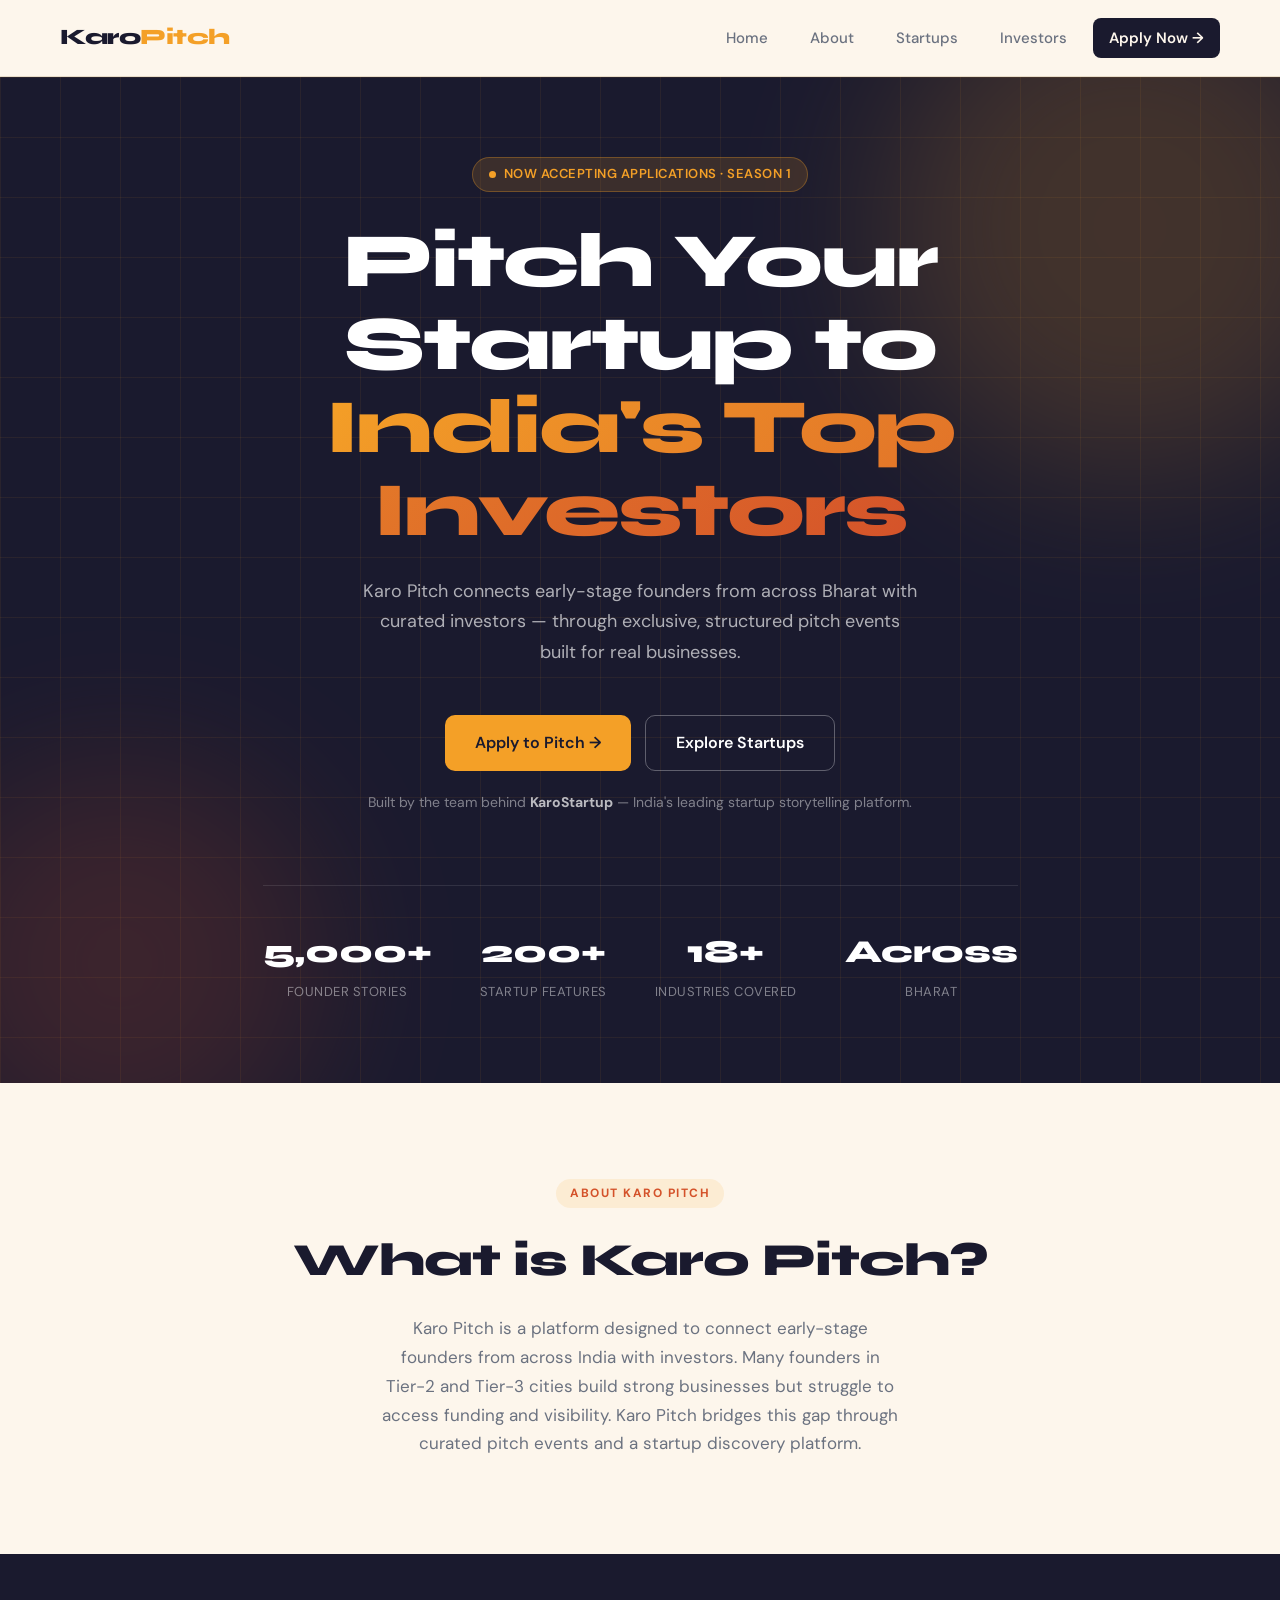
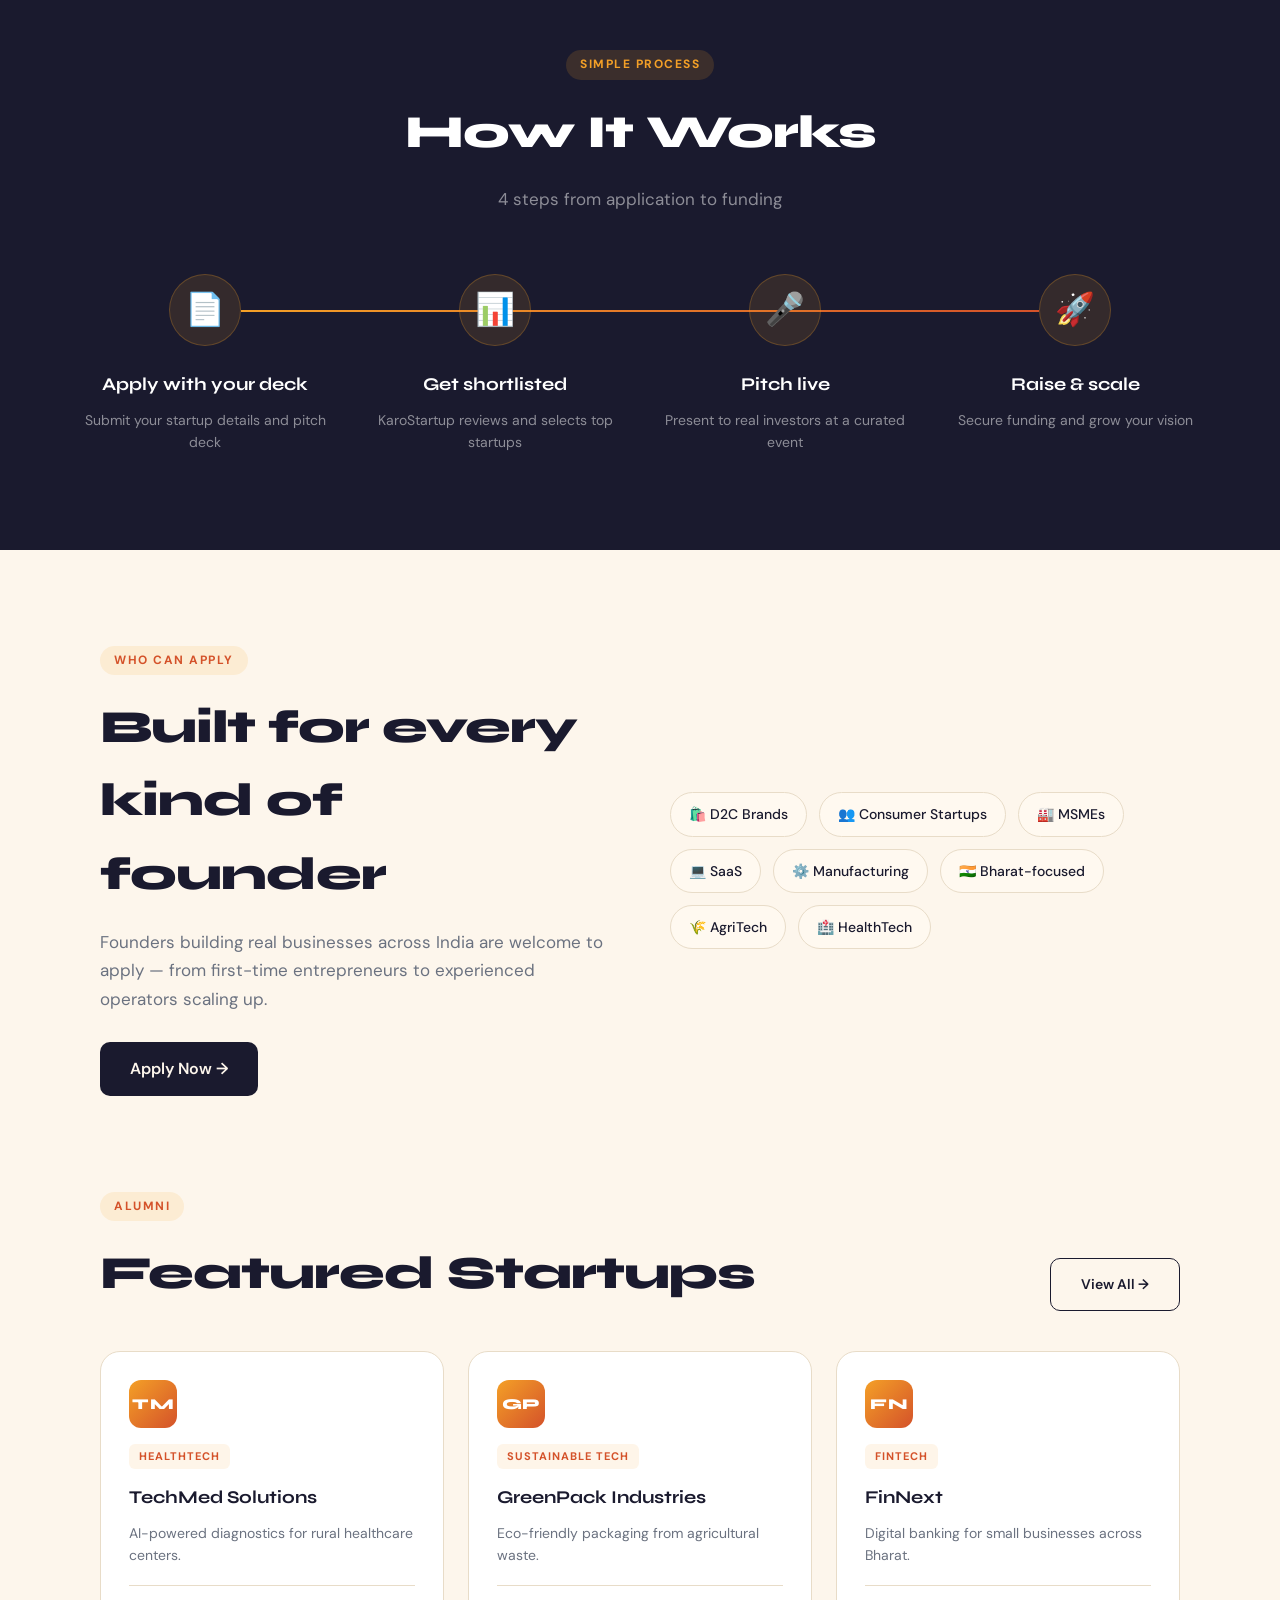
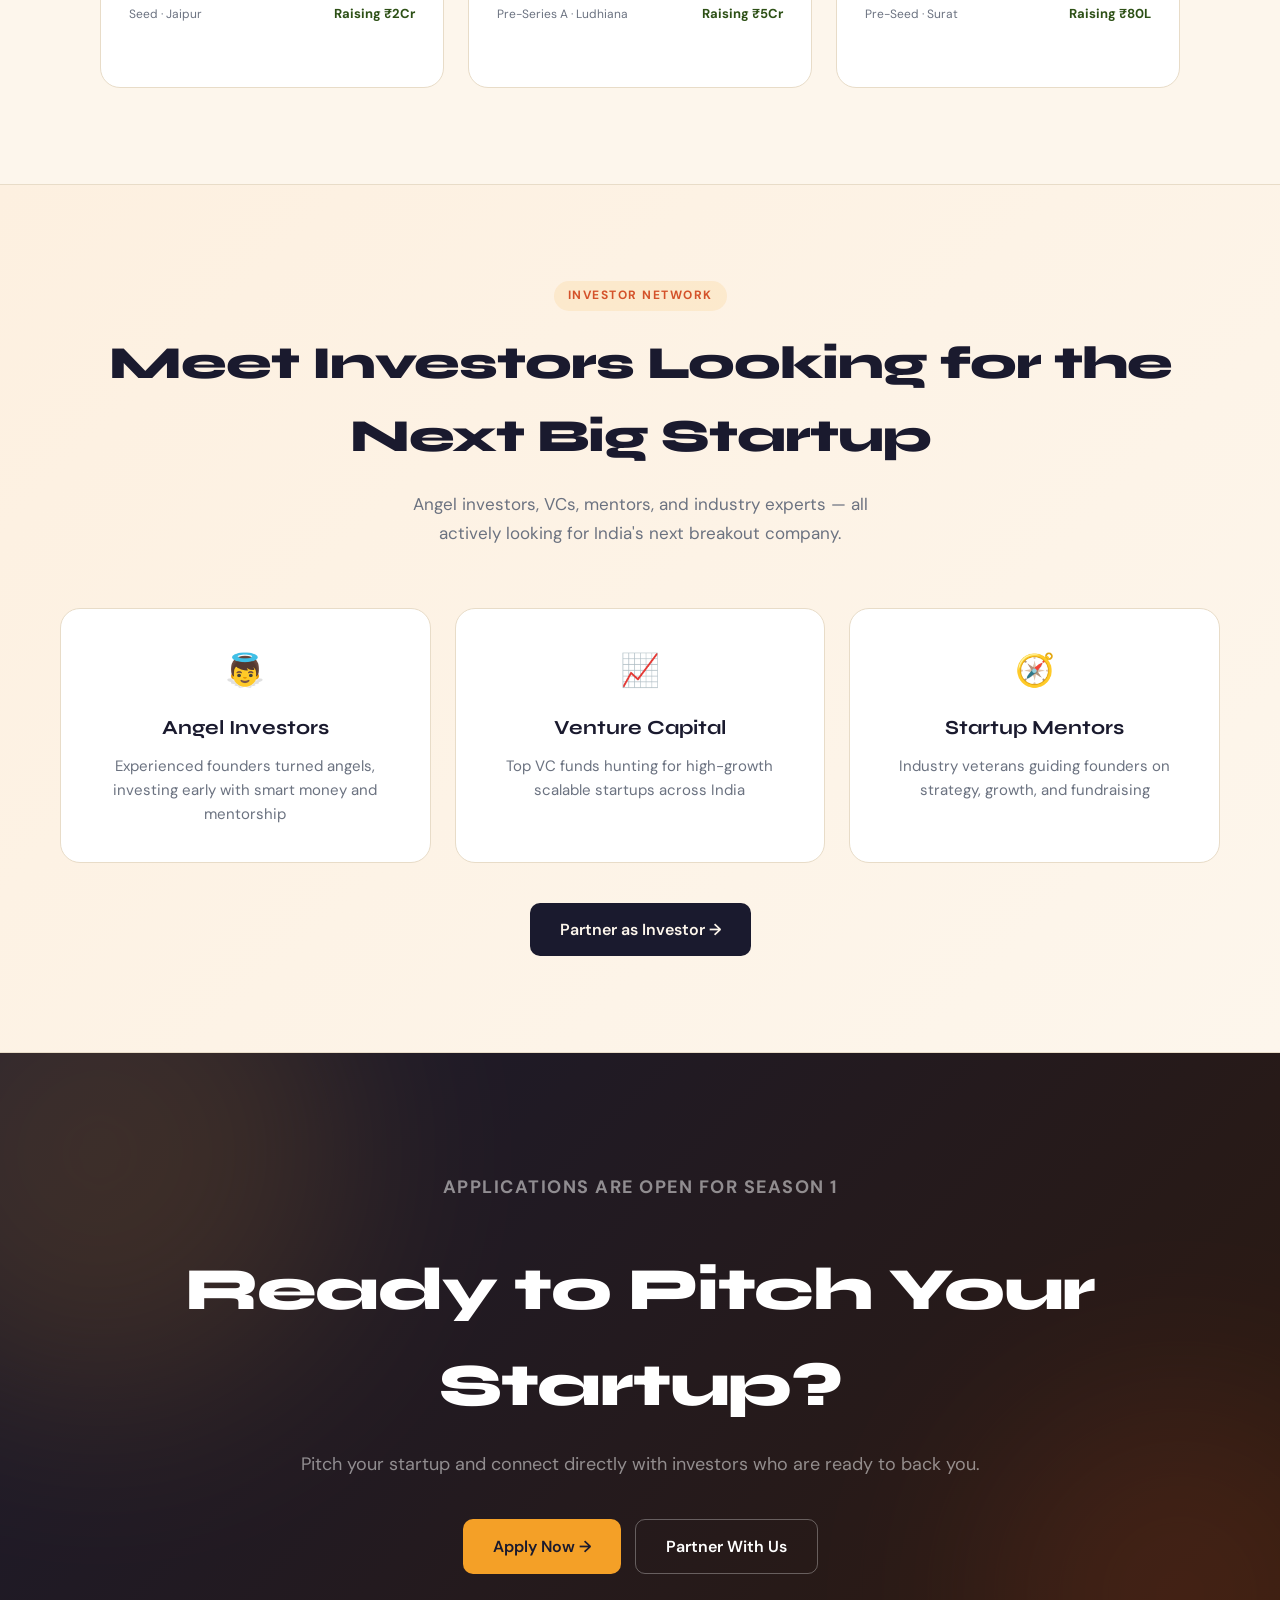
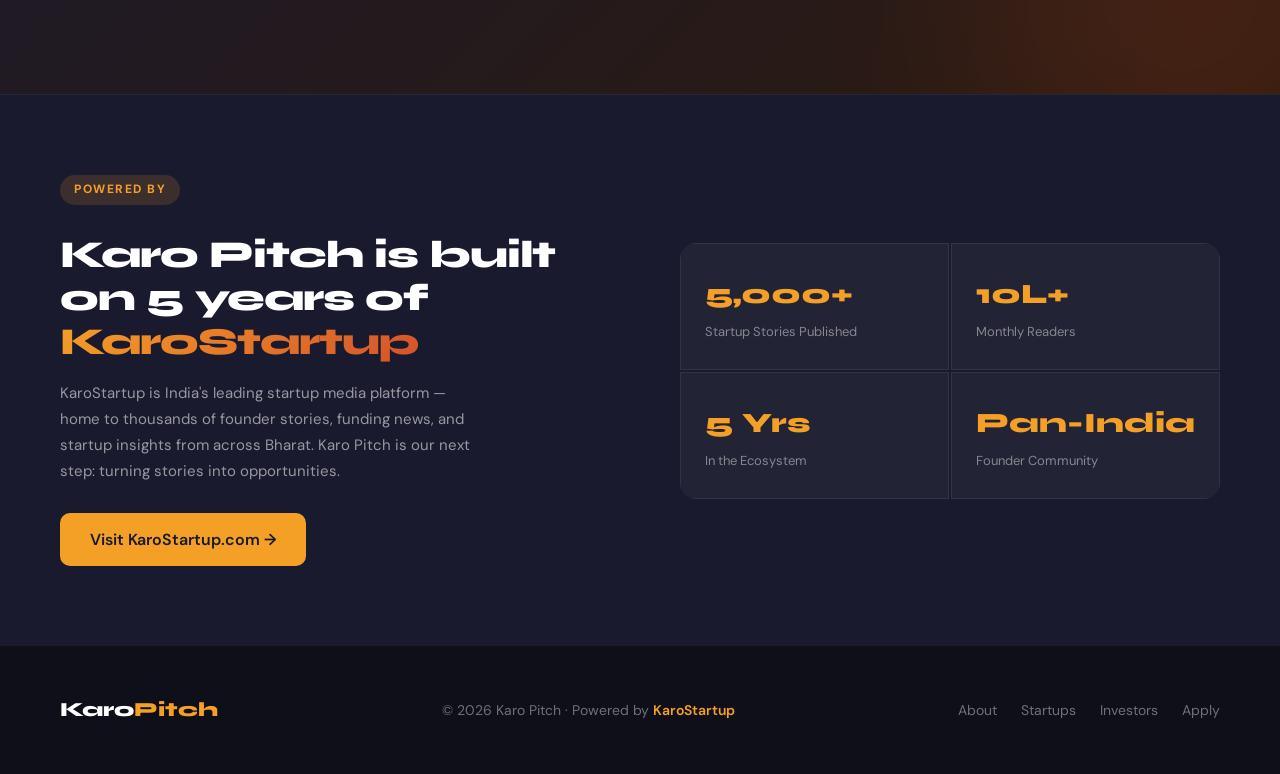
==== commit 71e7b157: "including kairo website link" ====
--- a/index.html
+++ b/index.html
@@ -76,14 +76,14 @@
       <a href="apply.html" class="btn btn-dark" style="margin-top:28px;display:inline-flex;">Apply Now →</a>
     </div>
     <div class="categories-mini">
-      <div class="cat-pill">🛍️ D2C Brands</div>
-      <div class="cat-pill">👥 Consumer Startups</div>
-      <div class="cat-pill">🏭 MSMEs</div>
-      <div class="cat-pill">💻 SaaS</div>
-      <div class="cat-pill">⚙️ Manufacturing</div>
-      <div class="cat-pill">🇮🇳 Bharat-focused</div>
-      <div class="cat-pill">🌾 AgriTech</div>
-      <div class="cat-pill">🏥 HealthTech</div>
+      <a href="startups.html?filter=D2C" class="cat-pill">🛍️ D2C Brands</a>
+      <a href="startups.html?filter=Consumer" class="cat-pill">👥 Consumer Startups</a>
+      <a href="startups.html?filter=MSME" class="cat-pill">🏭 MSMEs</a>
+      <a href="startups.html?filter=SaaS" class="cat-pill">💻 SaaS</a>
+      <a href="startups.html?filter=Manufacturing" class="cat-pill">⚙️ Manufacturing</a>
+      <a href="startups.html?filter=Bharat" class="cat-pill">🇮🇳 Bharat-focused</a>
+      <a href="startups.html?filter=AgriTech" class="cat-pill">🌾 AgriTech</a>
+      <a href="startups.html?filter=HealthTech" class="cat-pill">🏥 HealthTech</a>
     </div>
   </div>
 </section>
@@ -202,9 +202,27 @@
   </div>
 </section>
 
+<!-- POWERED BY KAROSTARTUP STRIP -->
+<div class="ks-banner">
+  <div class="ks-banner-inner">
+    <div class="ks-banner-left">
+      <span class="section-label" style="background:rgba(244,160,39,0.15);color:var(--saffron);">Powered By</span>
+      <h3>Karo Pitch is built on 5 years of <em>KaroStartup</em></h3>
+      <p>KaroStartup is India's leading startup media platform — home to thousands of founder stories, funding news, and startup insights from across Bharat. Karo Pitch is our next step: turning stories into opportunities.</p>
+      <a href="https://www.karostartup.com" target="_blank" rel="noopener" class="btn btn-primary" style="margin-top:28px;">Visit KaroStartup.com →</a>
+    </div>
+    <div class="ks-banner-stats">
+      <div class="ks-bstat"><span>5,000+</span><p>Startup Stories Published</p></div>
+      <div class="ks-bstat"><span>10L+</span><p>Monthly Readers</p></div>
+      <div class="ks-bstat"><span>5 Yrs</span><p>In the Ecosystem</p></div>
+      <div class="ks-bstat"><span>Pan-India</span><p>Founder Community</p></div>
+    </div>
+  </div>
+</div>
+
 <footer>
   <a href="index.html" class="footer-logo">Karo<span>Pitch</span></a>
-  <p>© 2026 Karo Pitch · Powered by <a href="https://www.karostartup.com" target="_blank" style="color:var(--saffron);text-decoration:none;">KaroStartup</a></p>
+  <p>© 2026 Karo Pitch · Powered by <a href="https://www.karostartup.com" target="_blank" rel="noopener" style="color:var(--saffron);text-decoration:none;font-weight:600;">KaroStartup</a></p>
   <div class="footer-links">
     <a href="#about">About</a>
     <a href="#startups">Startups</a>
--- a/style.css
+++ b/style.css
@@ -120,8 +120,8 @@
 /* WHO CAN APPLY */
 .two-col-section{display:grid;grid-template-columns:1fr 1fr;gap:60px;align-items:center;}
 .categories-mini{display:flex;flex-wrap:wrap;gap:12px;}
-.cat-pill{background:var(--card);border:1.5px solid var(--border);border-radius:100px;padding:10px 18px;font-size:14px;font-weight:500;color:var(--ink);transition:all 0.2s;cursor:default;}
-.cat-pill:hover{border-color:var(--saffron);background:rgba(244,160,39,0.08);}
+.cat-pill{background:var(--card);border:1.5px solid var(--border);border-radius:100px;padding:10px 18px;font-size:14px;font-weight:500;color:var(--ink);transition:all 0.2s;cursor:pointer;text-decoration:none;display:inline-block;}
+.cat-pill:hover{border-color:var(--saffron);background:rgba(244,160,39,0.08);transform:translateY(-2px);}
 
 /* INVESTORS */
 .investors-wrap{background:linear-gradient(135deg,#fdf0e0,#fdf6ec);border-top:1px solid var(--border);border-bottom:1px solid var(--border);padding:96px 60px;}
@@ -156,6 +156,20 @@
 .cta h2{font-family:'Syne',sans-serif;font-size:clamp(32px,5vw,60px);font-weight:800;color:#fff;letter-spacing:-1.5px;margin-bottom:16px;position:relative;z-index:1;}
 .cta p{font-size:18px;color:rgba(255,255,255,0.5);margin-bottom:40px;position:relative;z-index:1;}
 .cta-btns{display:flex;gap:14px;justify-content:center;position:relative;z-index:1;}
+
+/* KAROSTARTUP BANNER STRIP */
+.ks-banner{background:var(--ink);padding:80px 60px;border-top:1px solid rgba(255,255,255,0.06);}
+.ks-banner-inner{max-width:1200px;margin:0 auto;display:grid;grid-template-columns:1fr 1fr;gap:80px;align-items:center;}
+.ks-banner-left h3{font-family:'Syne',sans-serif;font-size:clamp(24px,3vw,38px);font-weight:800;color:#fff;letter-spacing:-1px;margin:12px 0 16px;line-height:1.15;}
+.ks-banner-left h3 em{font-style:normal;background:linear-gradient(135deg,var(--saffron),var(--rust));-webkit-background-clip:text;-webkit-text-fill-color:transparent;background-clip:text;}
+.ks-banner-left p{font-size:15px;color:rgba(255,255,255,0.55);line-height:1.75;max-width:420px;}
+.ks-banner-stats{display:grid;grid-template-columns:1fr 1fr;gap:2px;border-radius:16px;overflow:hidden;}
+.ks-bstat{background:rgba(255,255,255,0.04);border:1px solid rgba(255,255,255,0.07);padding:28px 24px;transition:background 0.2s;}
+.ks-bstat:hover{background:rgba(244,160,39,0.08);}
+.ks-bstat span{font-family:'Syne',sans-serif;font-size:28px;font-weight:800;color:var(--saffron);display:block;margin-bottom:6px;}
+.ks-bstat p{font-size:13px;color:rgba(255,255,255,0.45);margin:0;line-height:1.4;}
+@media(max-width:900px){.ks-banner{padding:64px 24px;}.ks-banner-inner{grid-template-columns:1fr;gap:48px;}.ks-banner-left p{max-width:100%;}}
+@media(max-width:600px){.ks-banner-stats{grid-template-columns:1fr 1fr;}.ks-bstat span{font-size:22px;}}
 
 /* FOOTER */
 footer{background:#0f0f1a;color:rgba(255,255,255,0.4);padding:48px 60px;display:flex;justify-content:space-between;align-items:center;flex-wrap:wrap;gap:20px;}
@@ -204,6 +218,7 @@
 
 /* STARTUPS PAGE */
 .filter-bar{display:flex;gap:10px;flex-wrap:wrap;justify-content:center;margin-bottom:40px;}
+@media(max-width:600px){.filter-bar{flex-wrap:nowrap;overflow-x:auto;justify-content:flex-start;padding-bottom:8px;-webkit-overflow-scrolling:touch;scrollbar-width:none;}.filter-bar::-webkit-scrollbar{display:none;}}
 .filter-btn{padding:8px 20px;border-radius:100px;border:1.5px solid var(--border);background:#fff;color:var(--muted);font-size:14px;font-weight:500;cursor:pointer;transition:all 0.2s;font-family:'DM Sans',sans-serif;}
 .filter-btn:hover,.filter-btn.active{border-color:var(--saffron);background:rgba(244,160,39,0.08);color:var(--ink);}
 
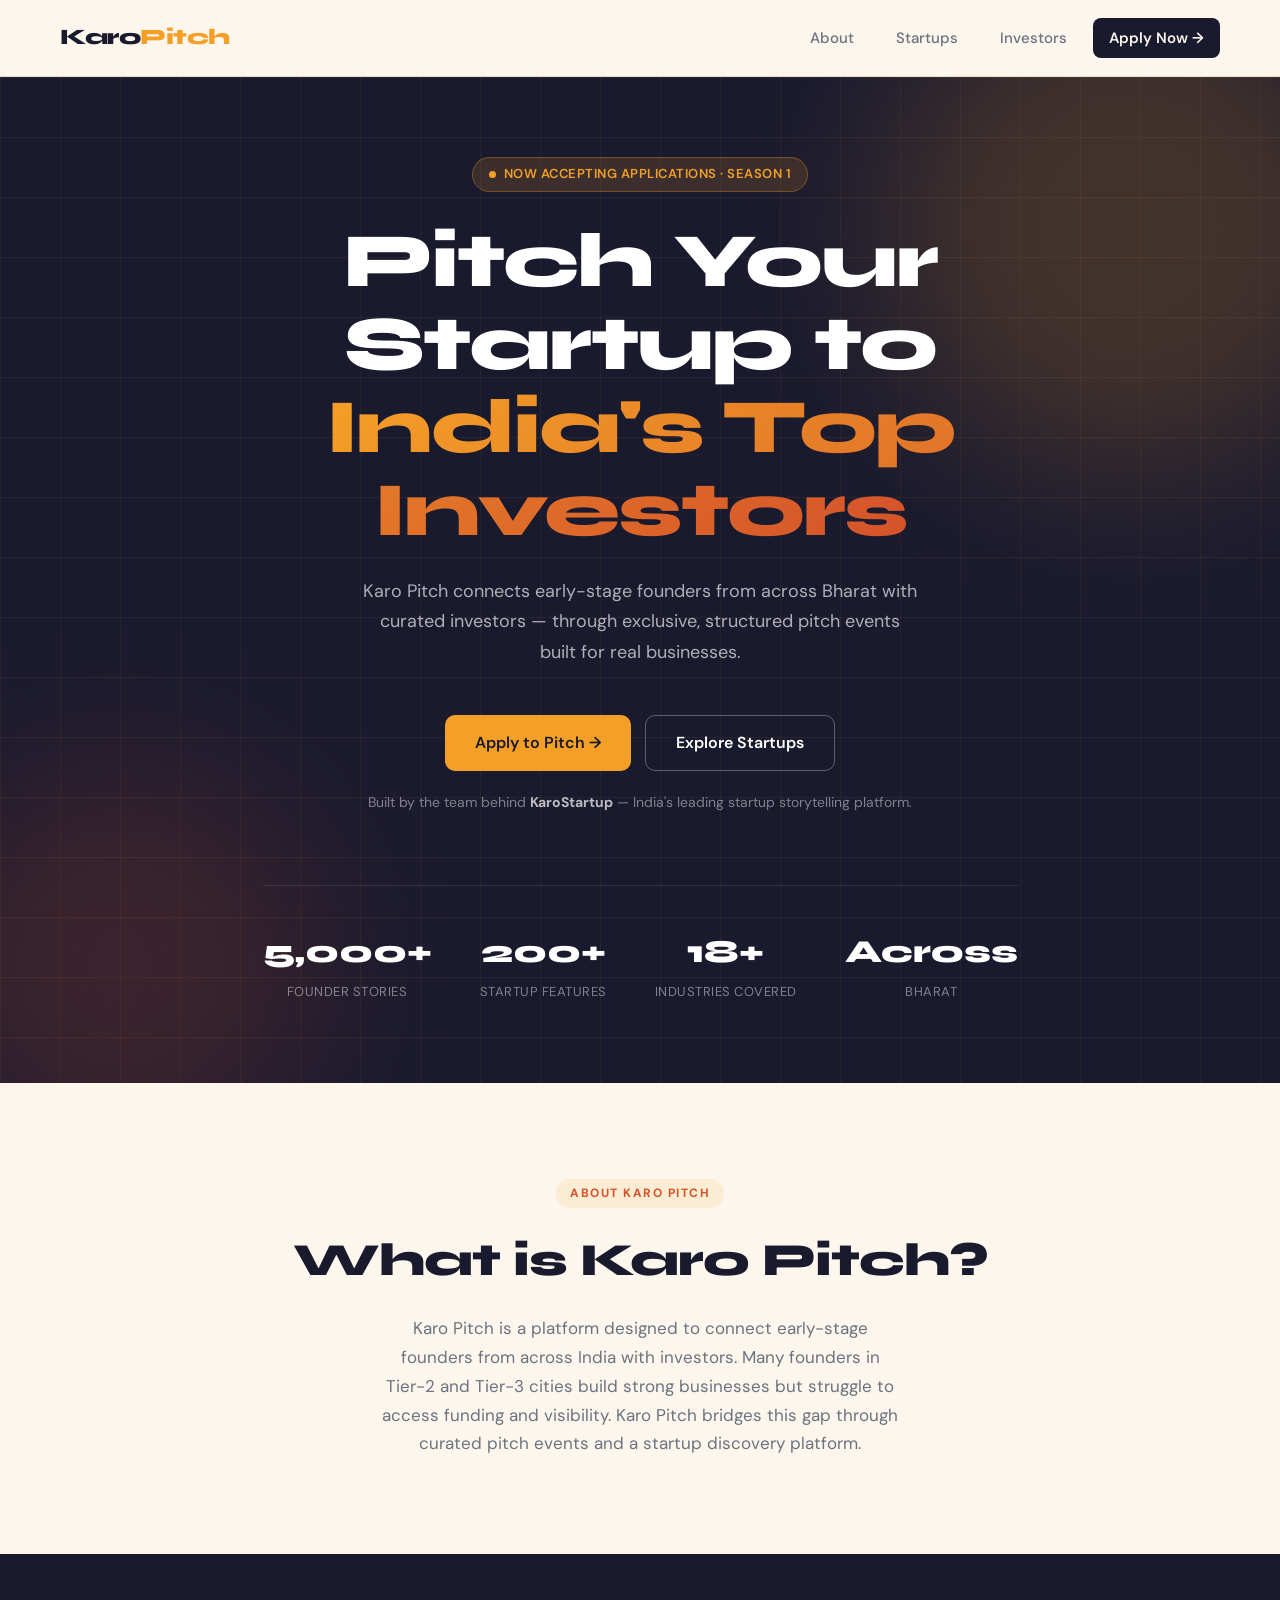
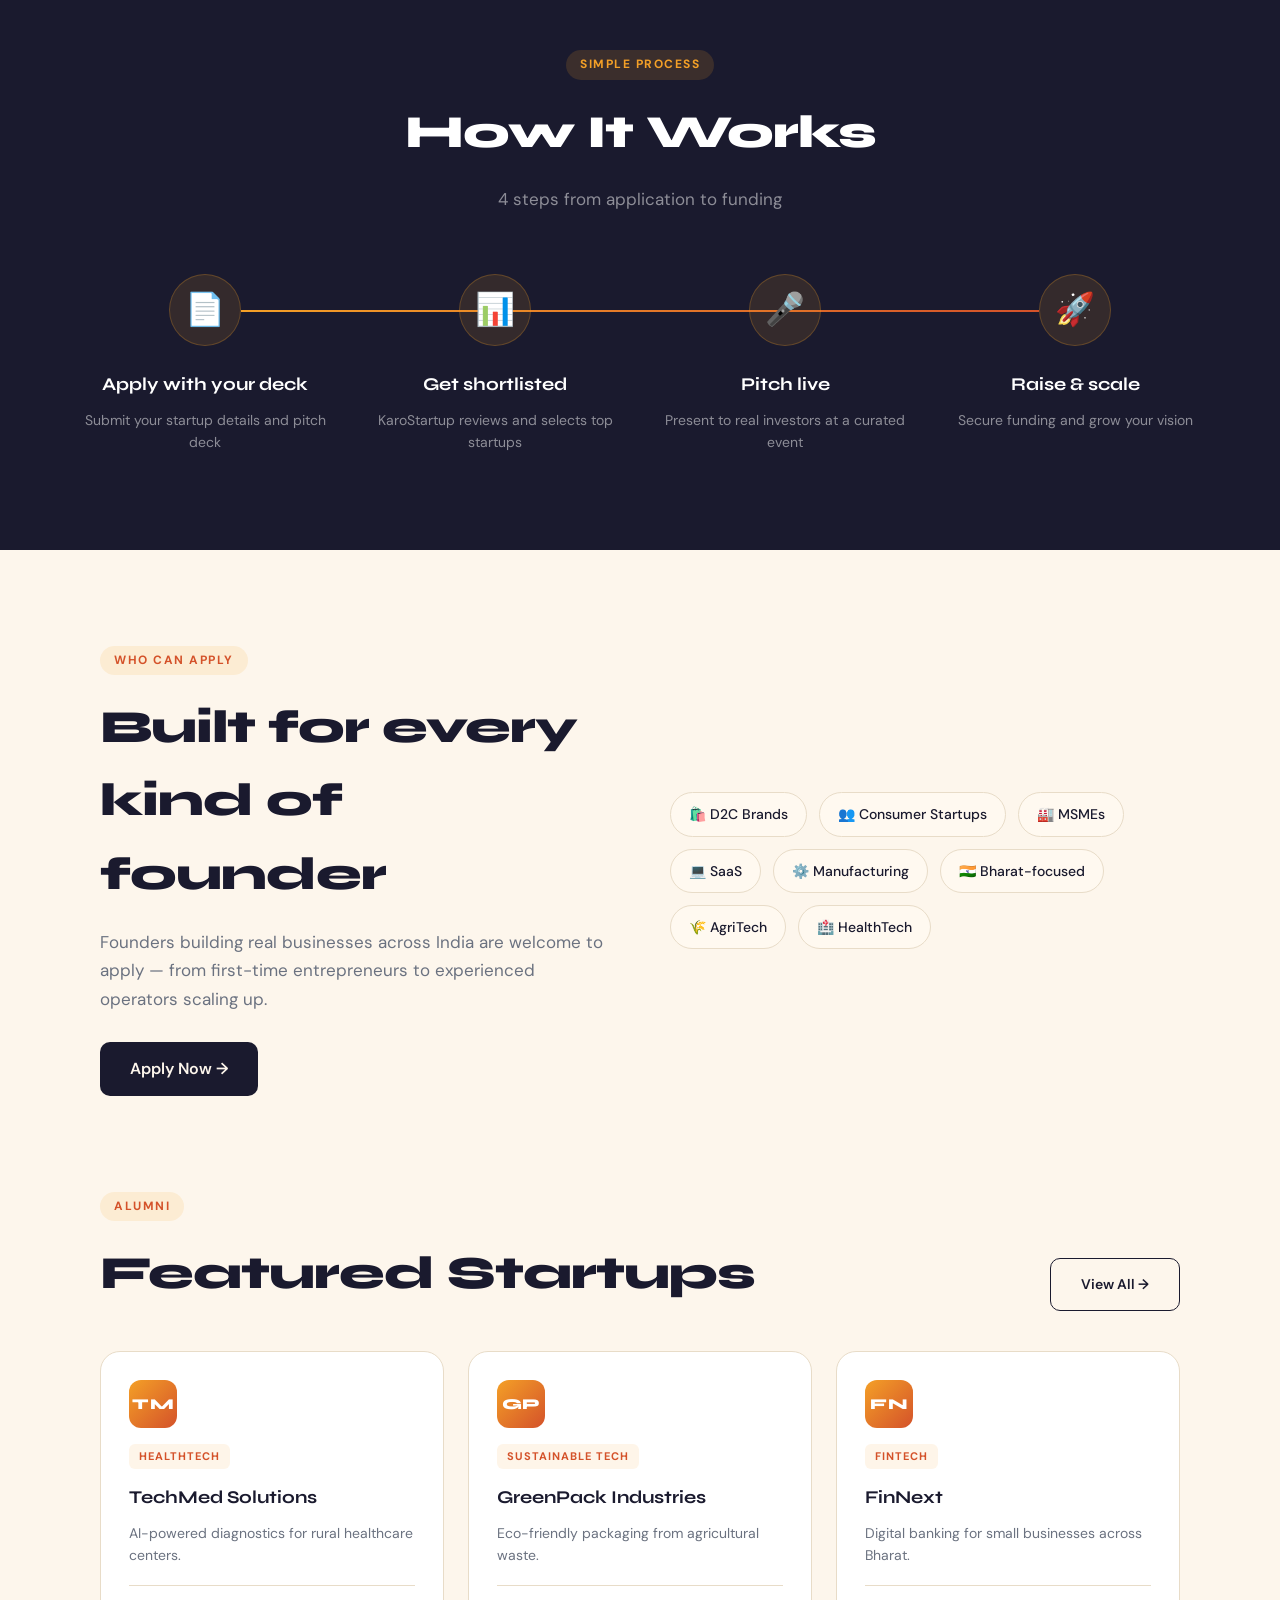
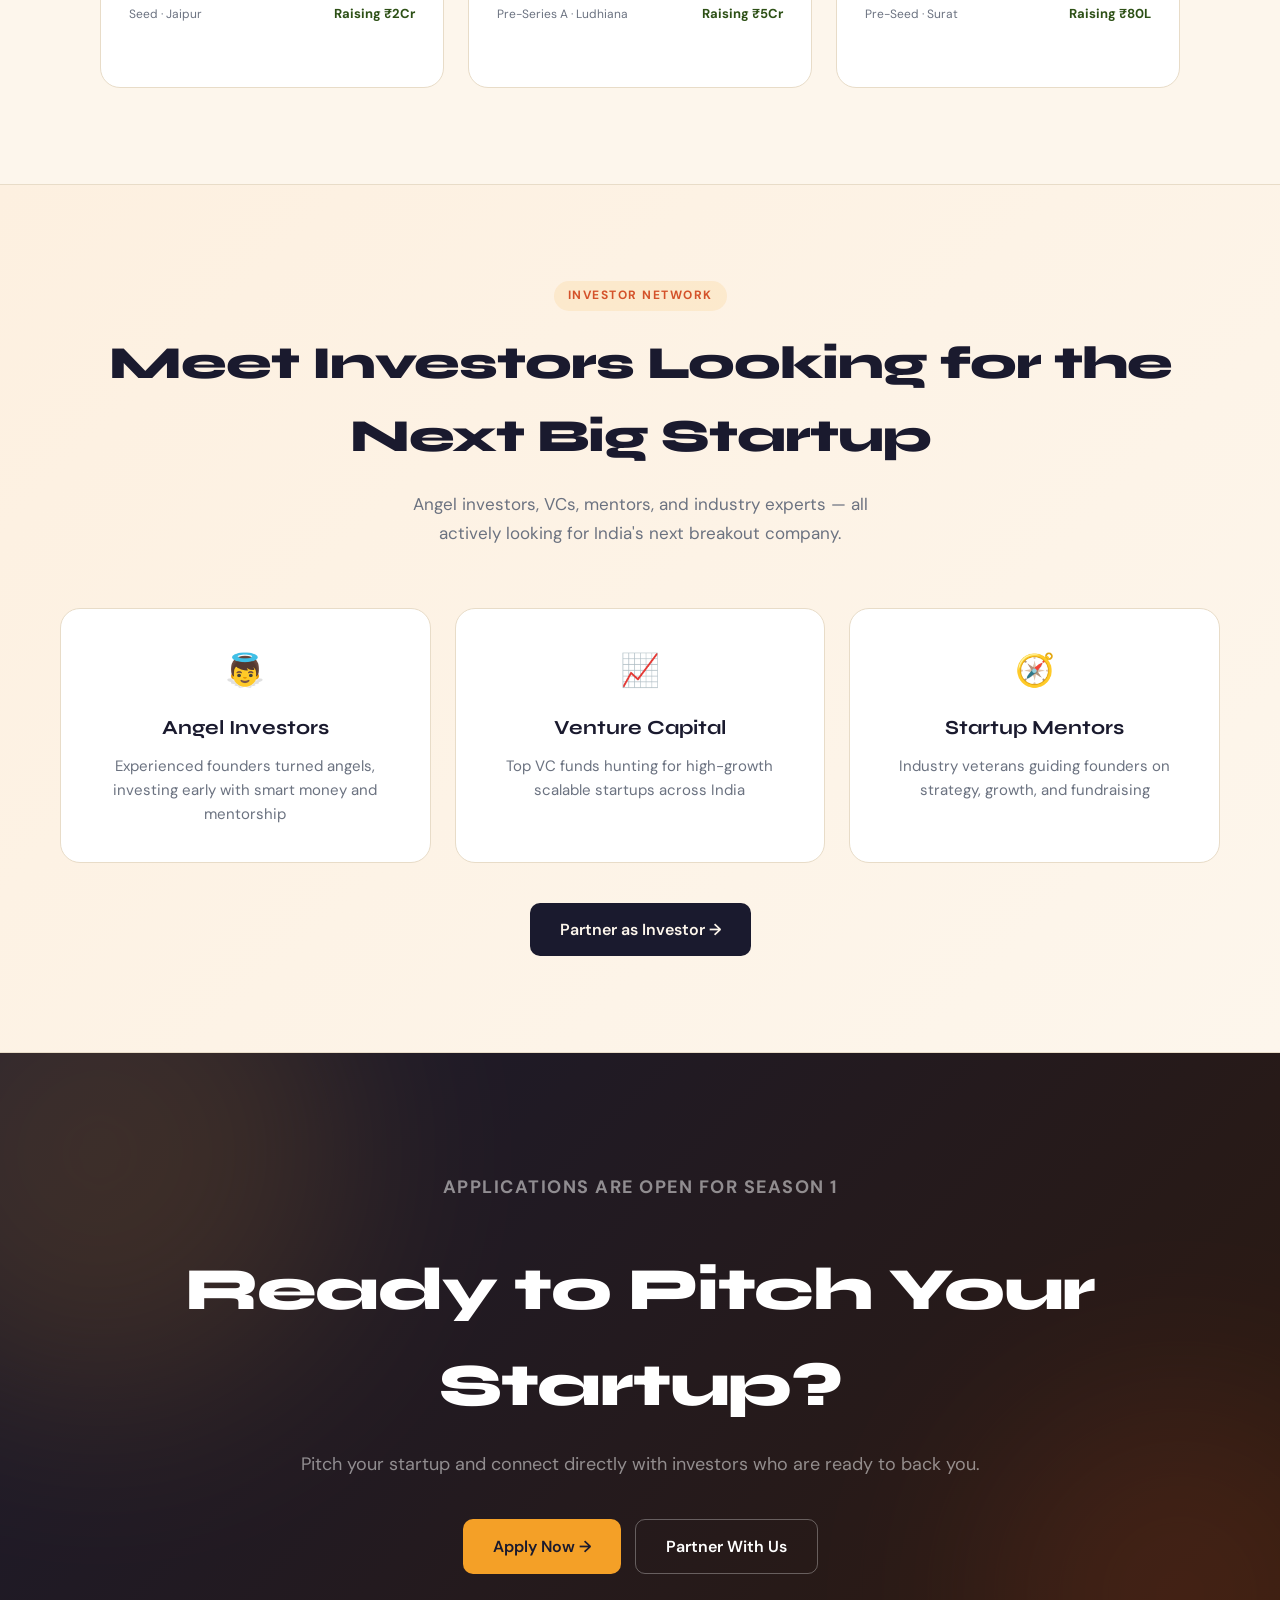
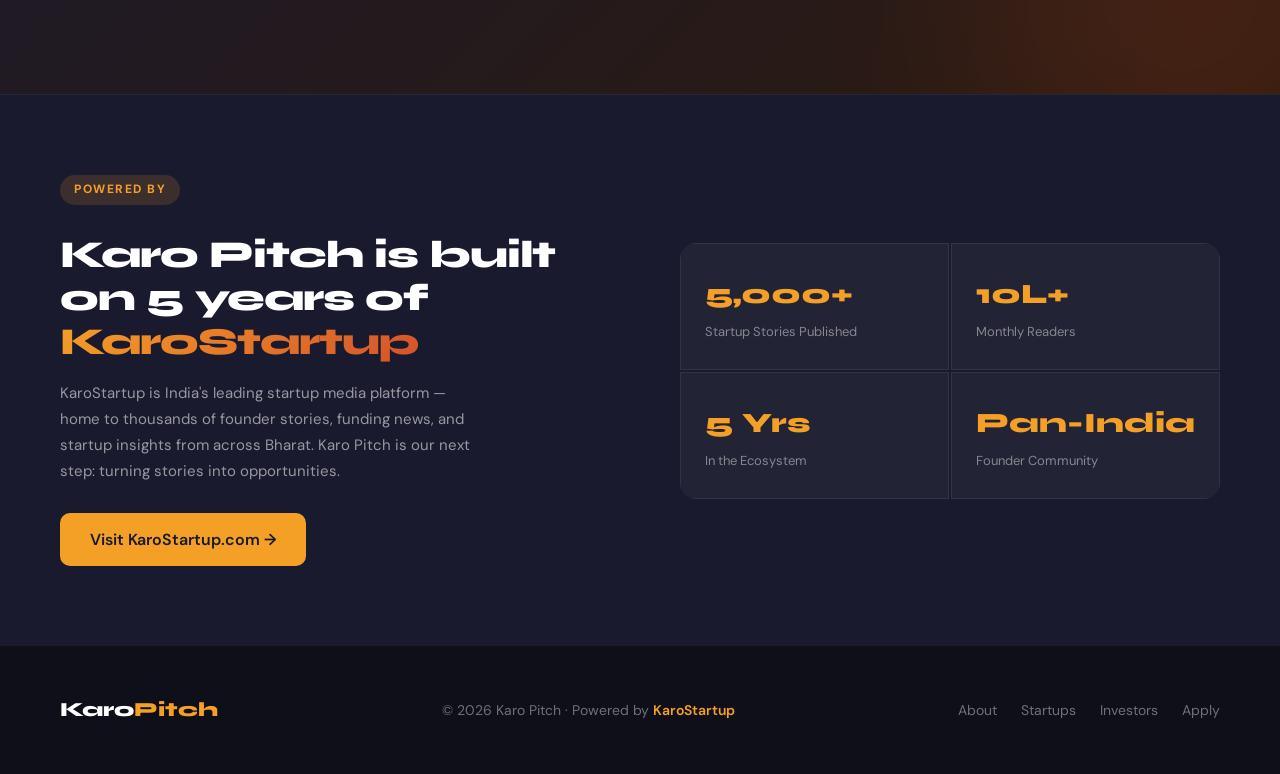
==== commit 62a07203: "minor change" ====
--- a/index.html
+++ b/index.html
@@ -11,7 +11,6 @@
 <header>
   <a href="index.html" class="logo">Karo<span>Pitch</span></a>
   <nav>
-    <a href="index.html">Home</a>
     <a href="#about">About</a>
     <a href="#startups">Startups</a>
     <a href="#investors">Investors</a>
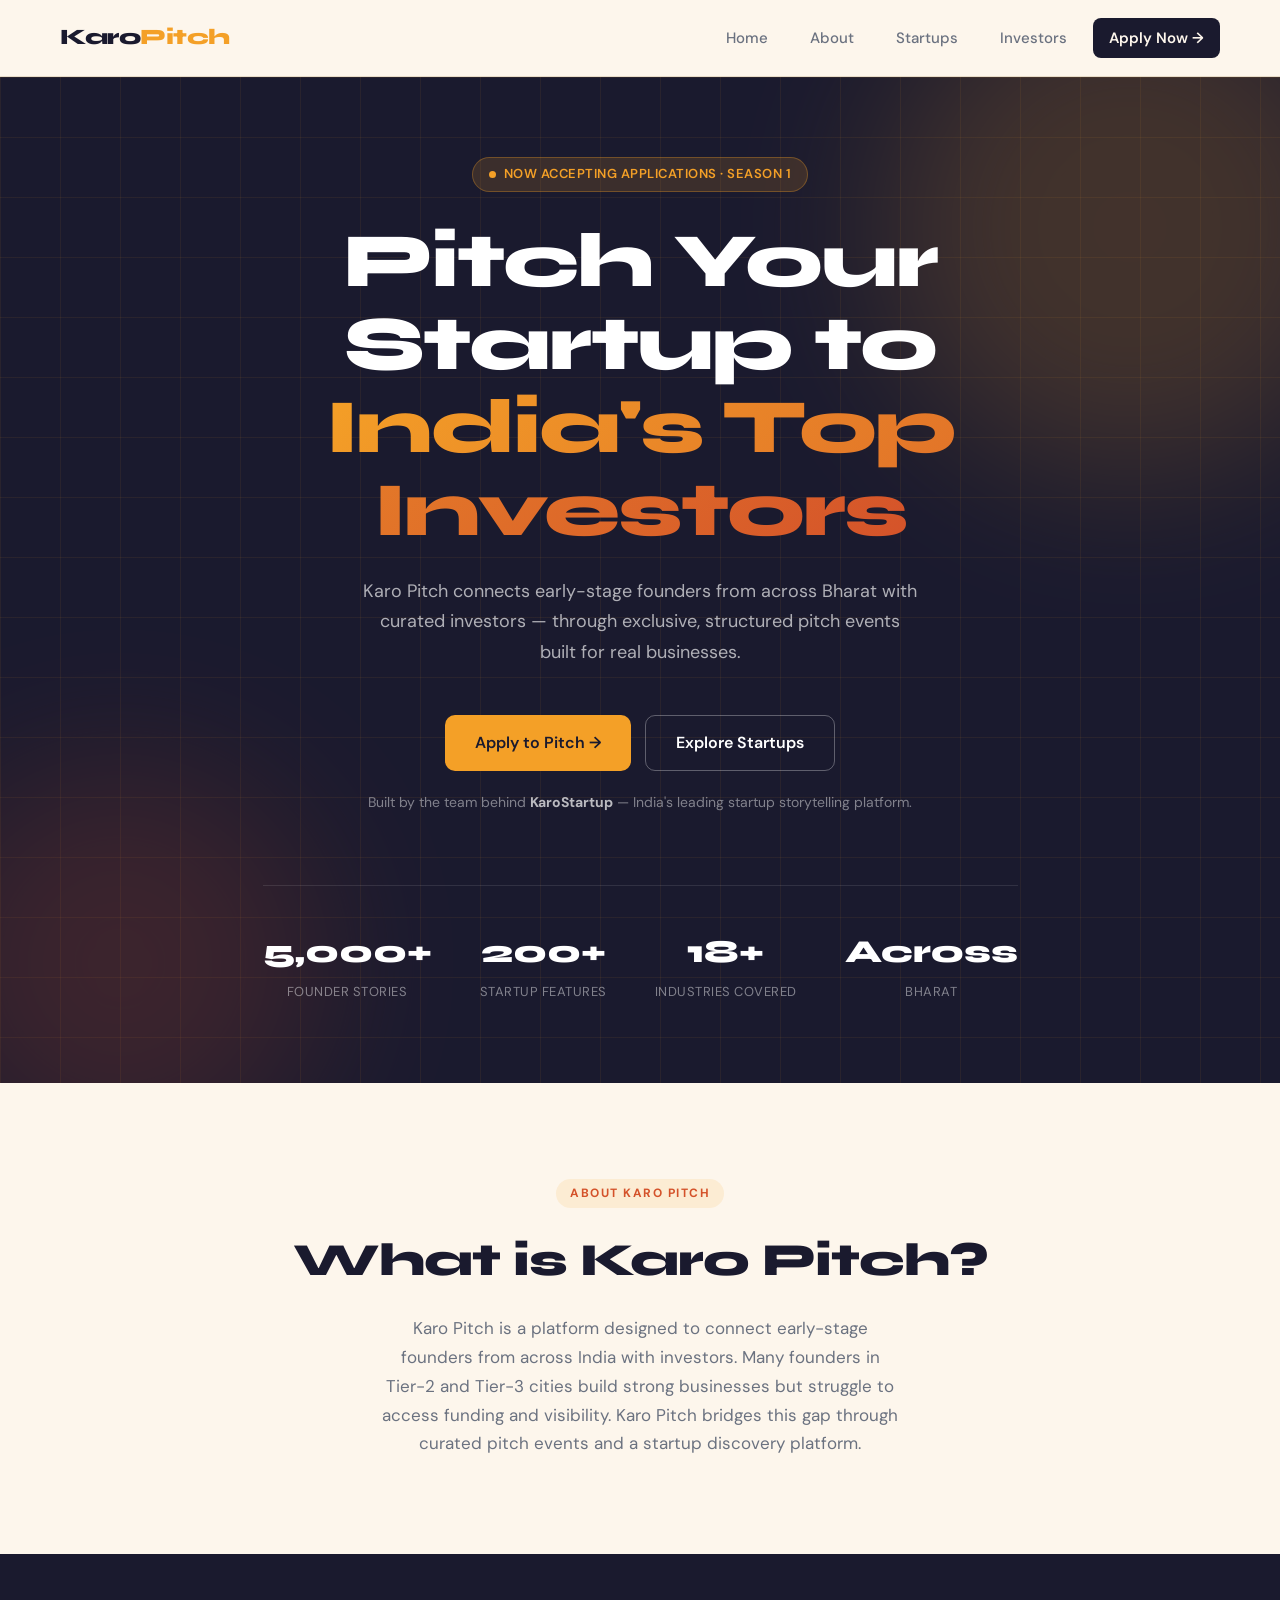
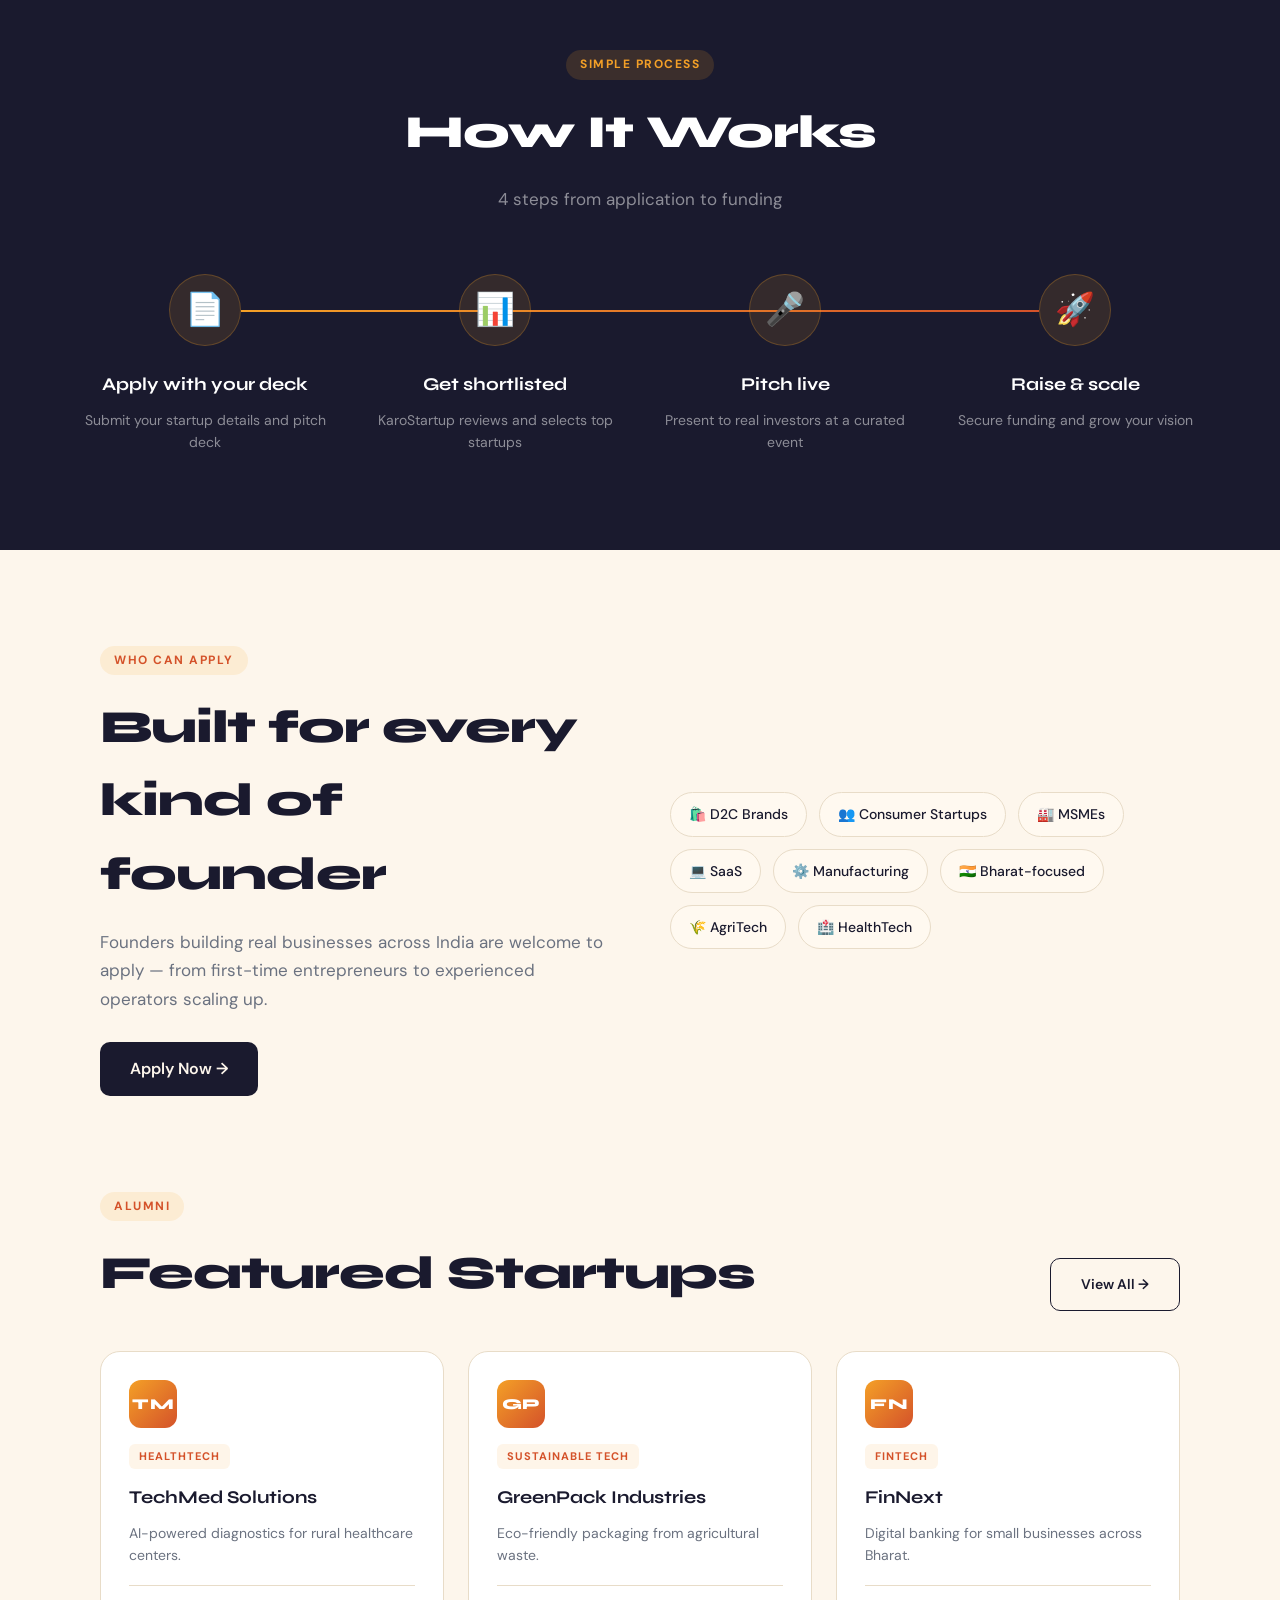
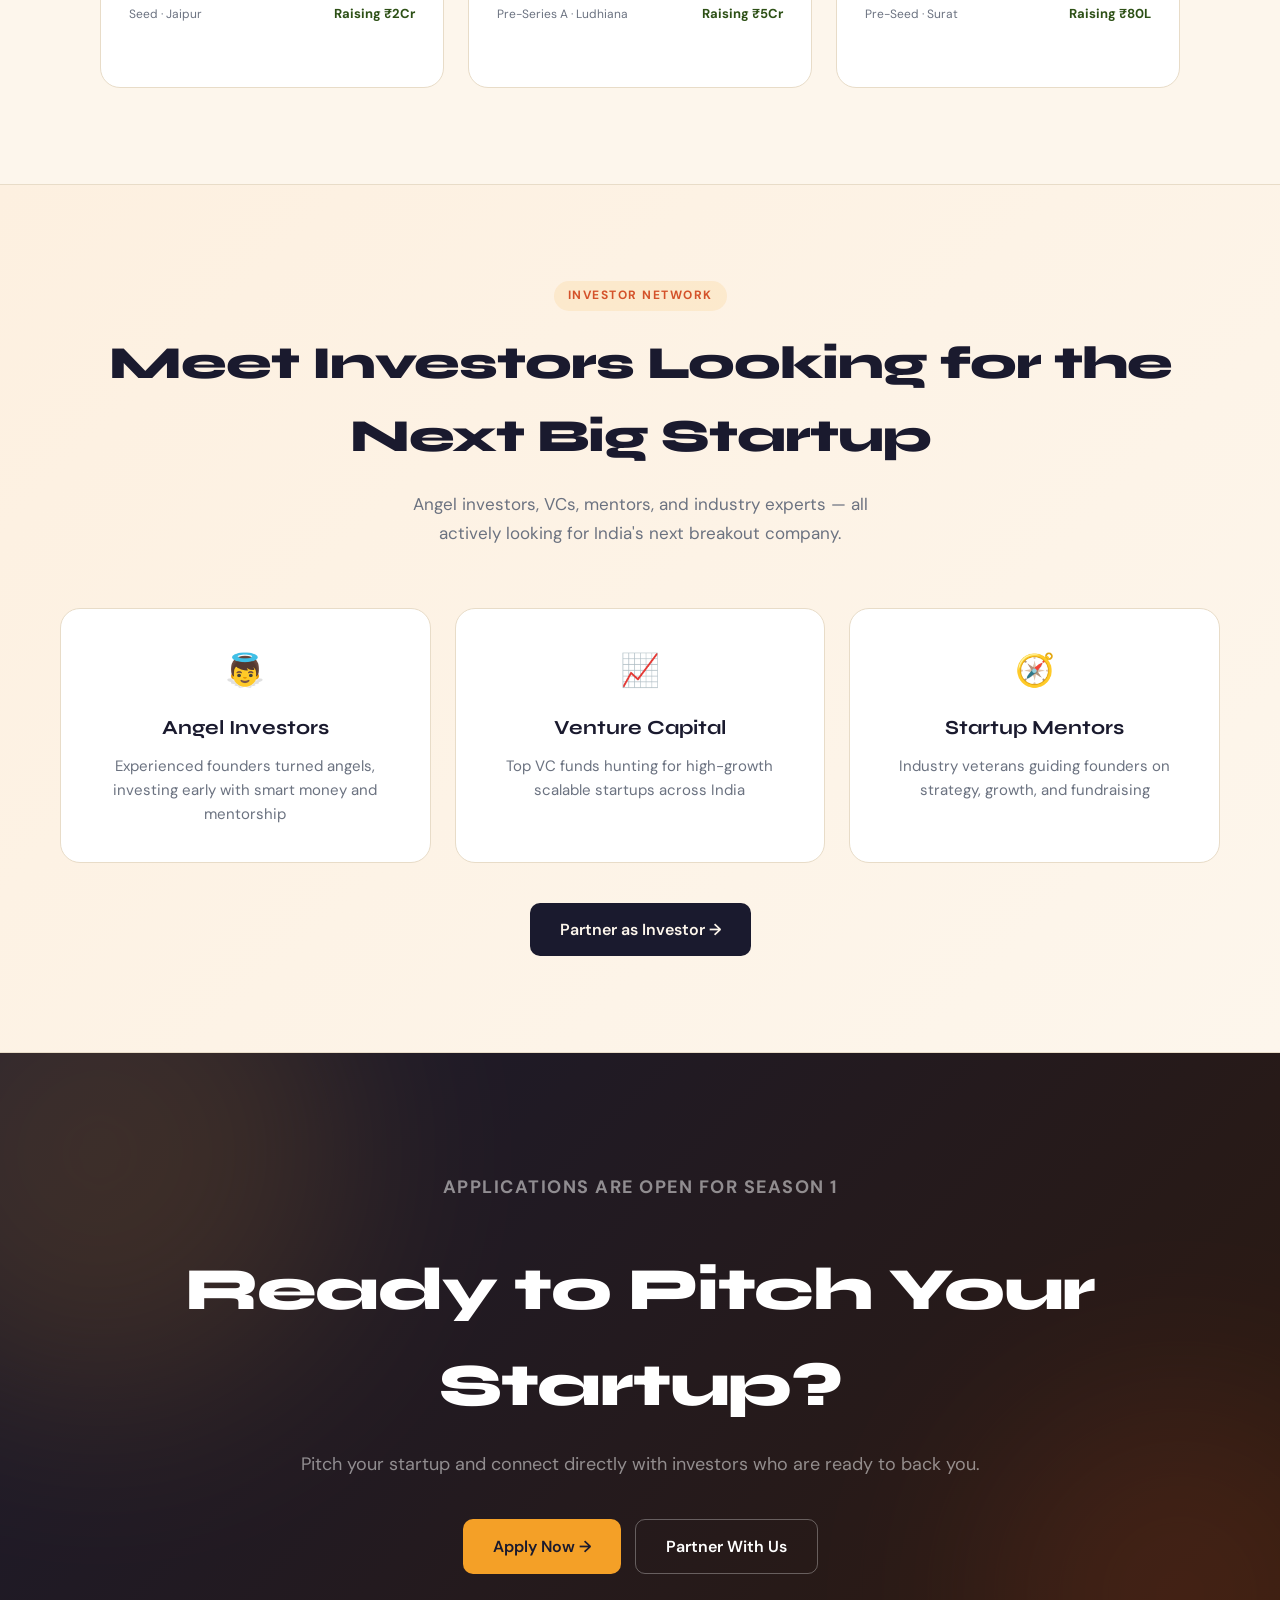
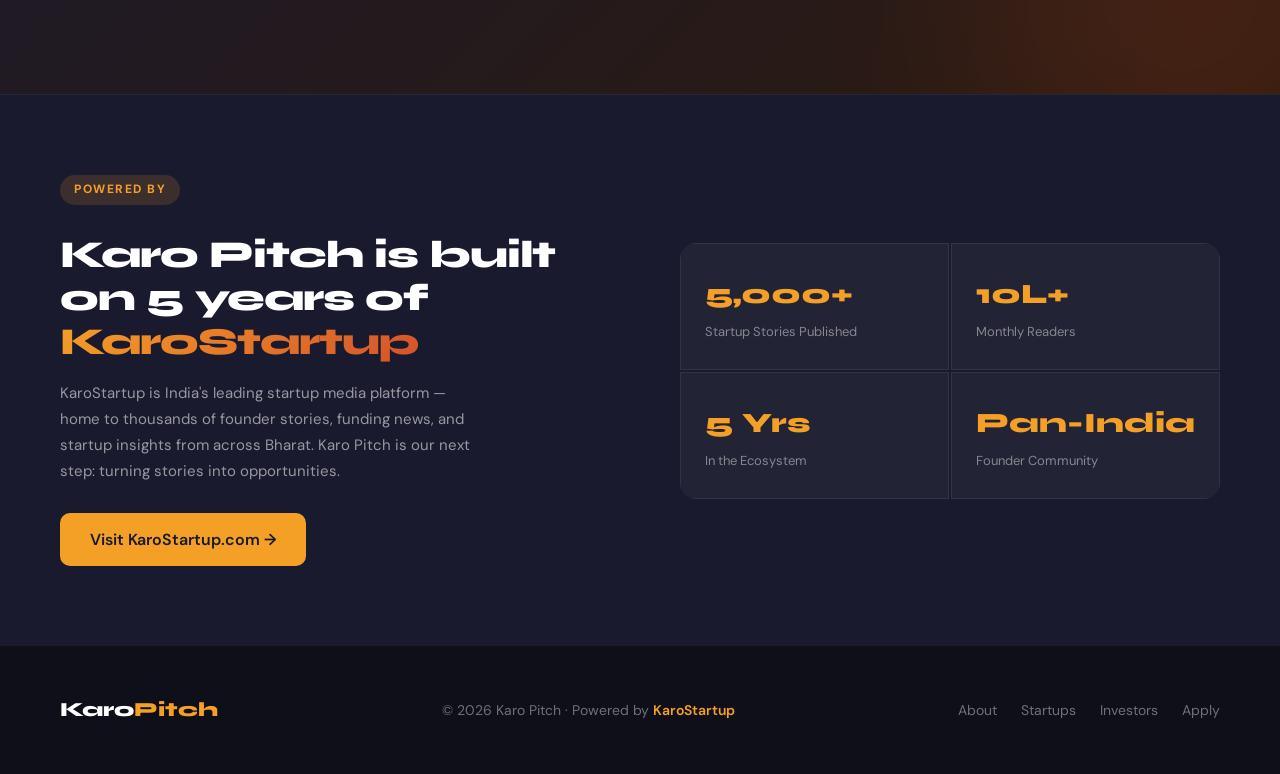
==== commit 486e6283: "change" ====
--- a/index.html
+++ b/index.html
@@ -11,6 +11,7 @@
 <header>
   <a href="index.html" class="logo">Karo<span>Pitch</span></a>
   <nav>
+    <a href="index.html">Home</a>
     <a href="#about">About</a>
     <a href="#startups">Startups</a>
     <a href="#investors">Investors</a>
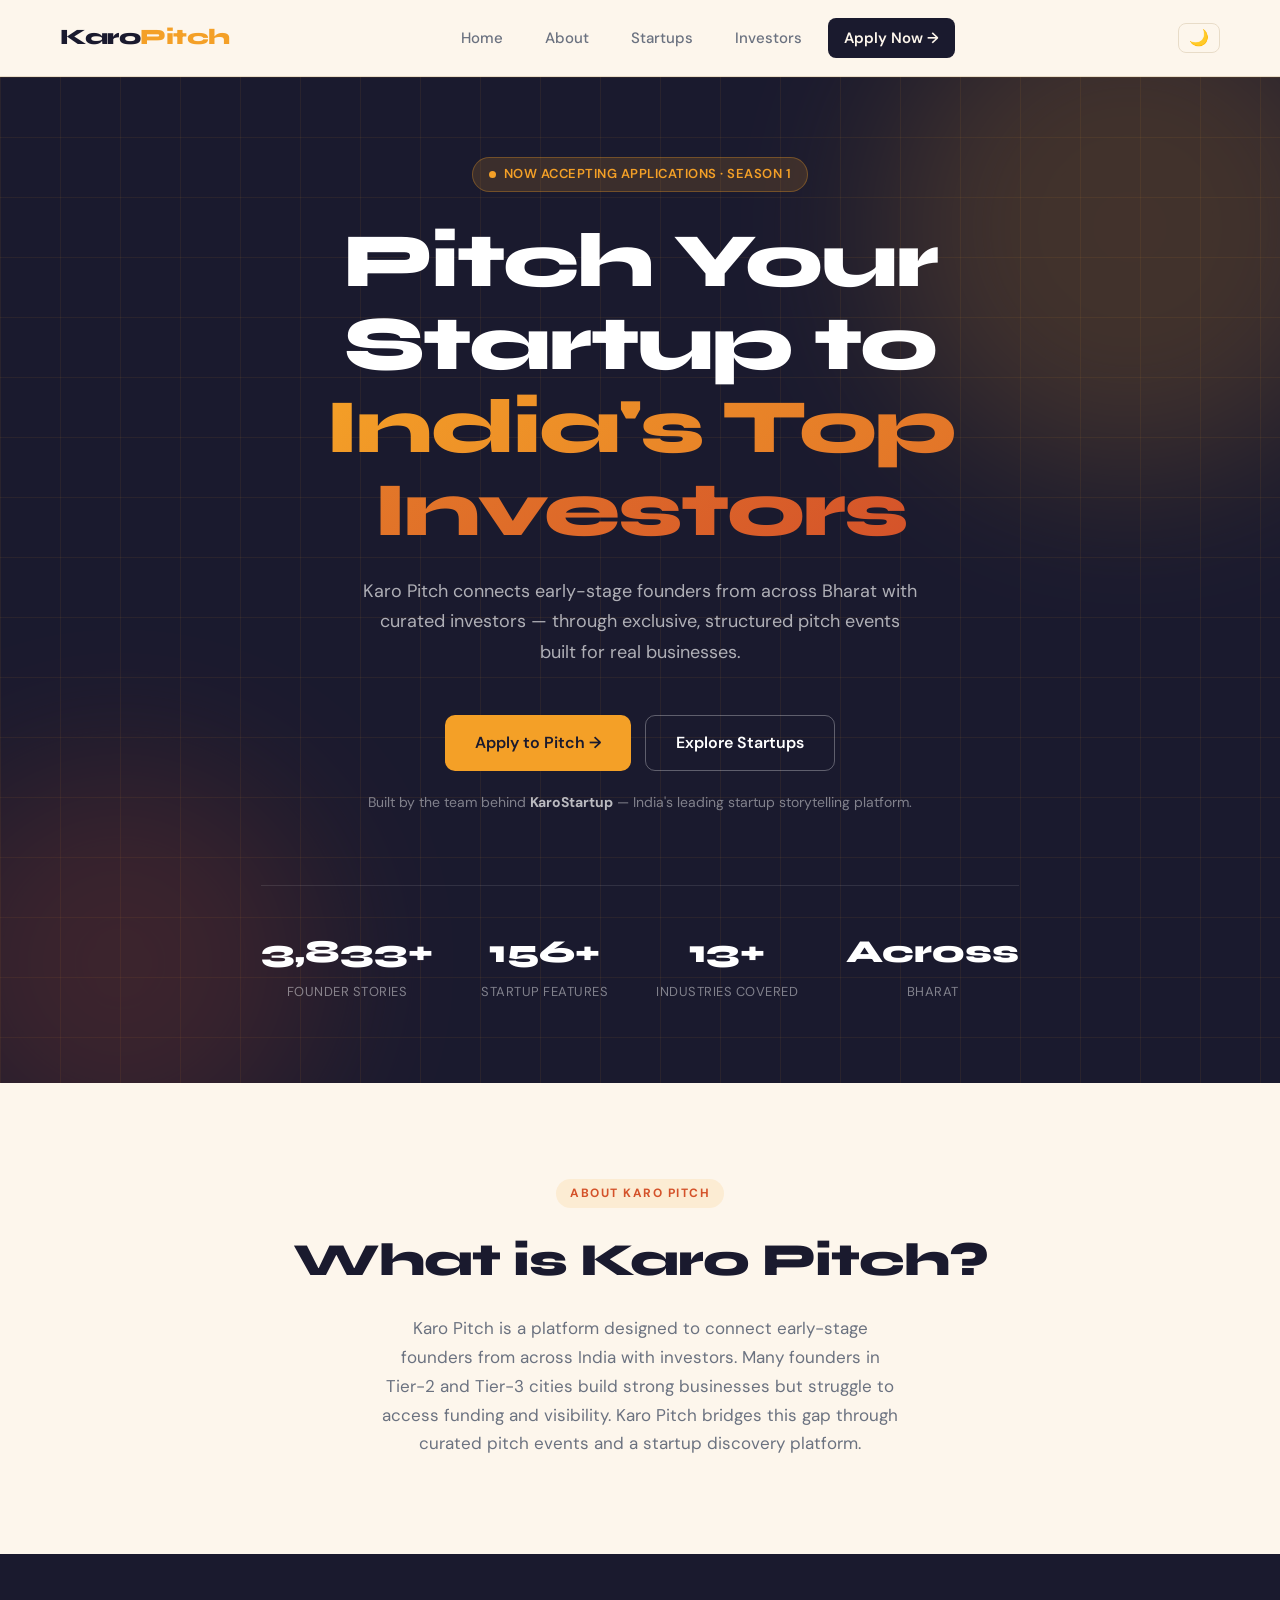
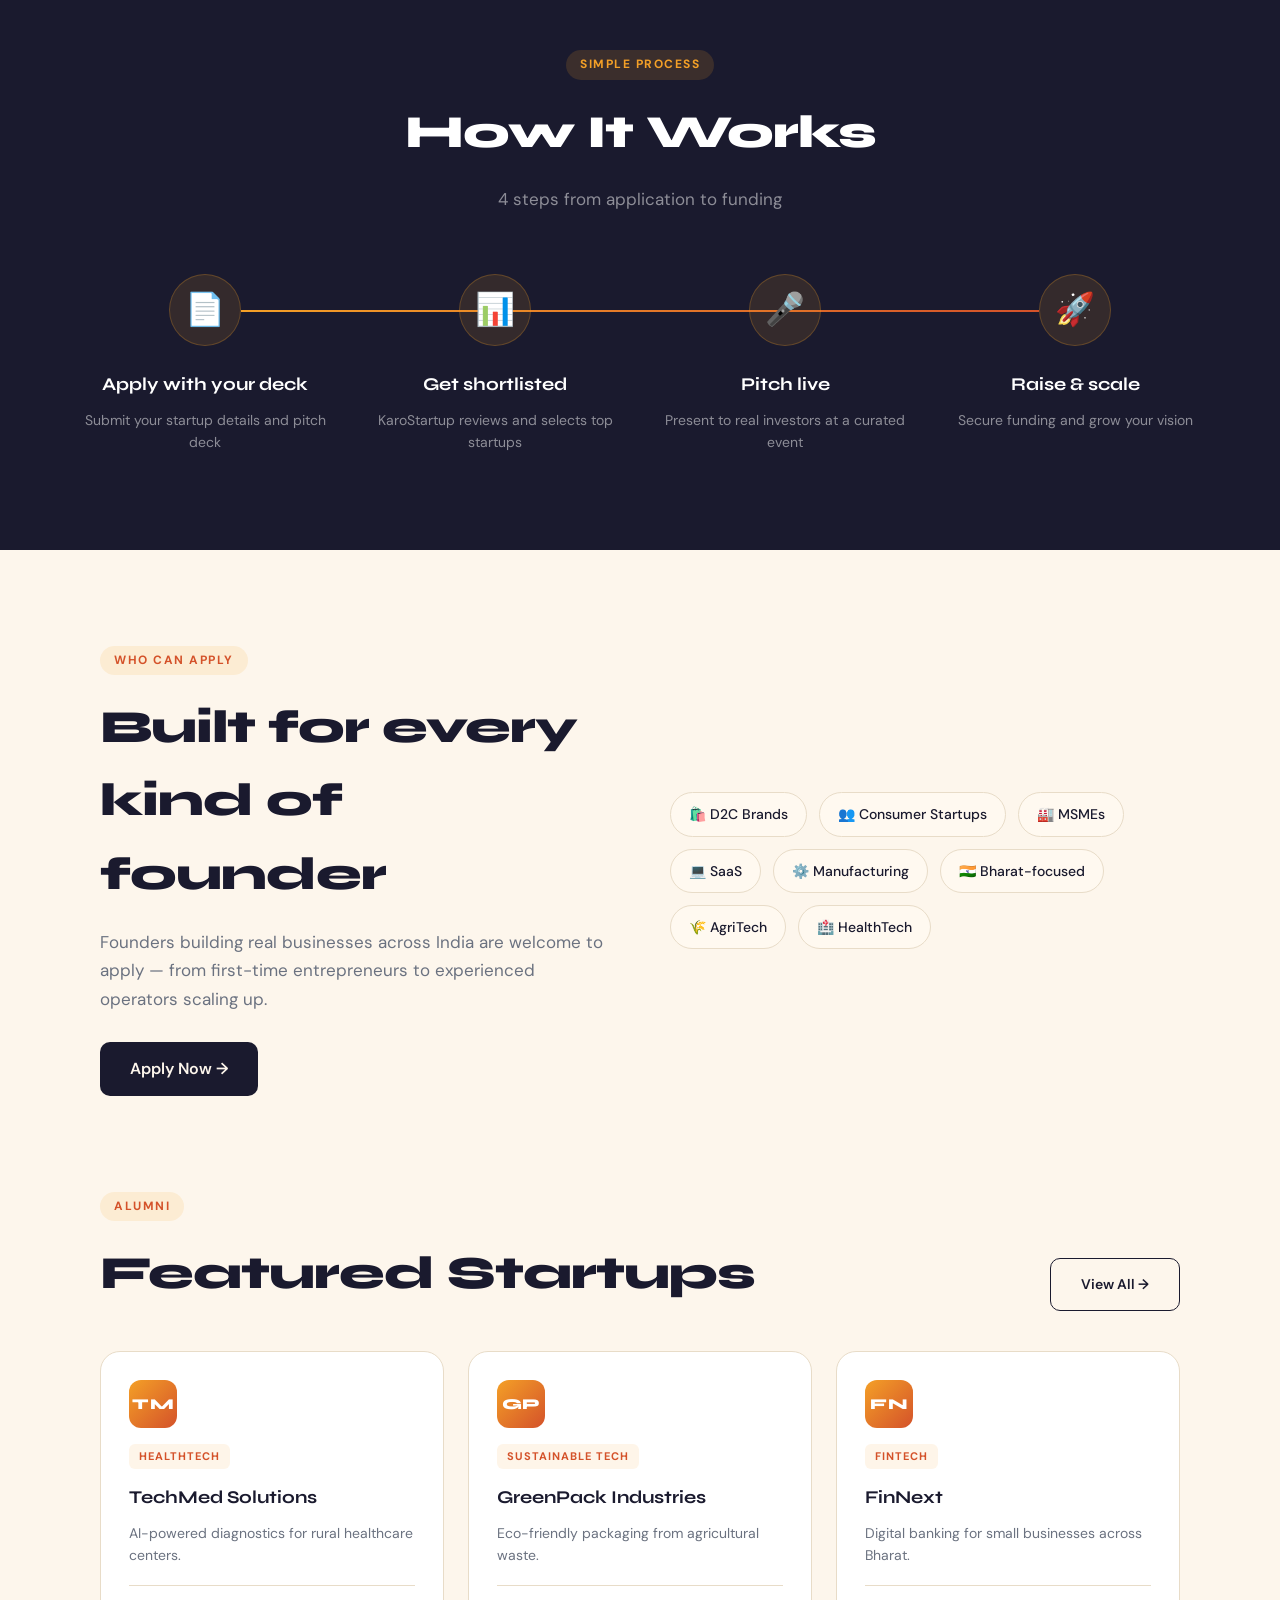
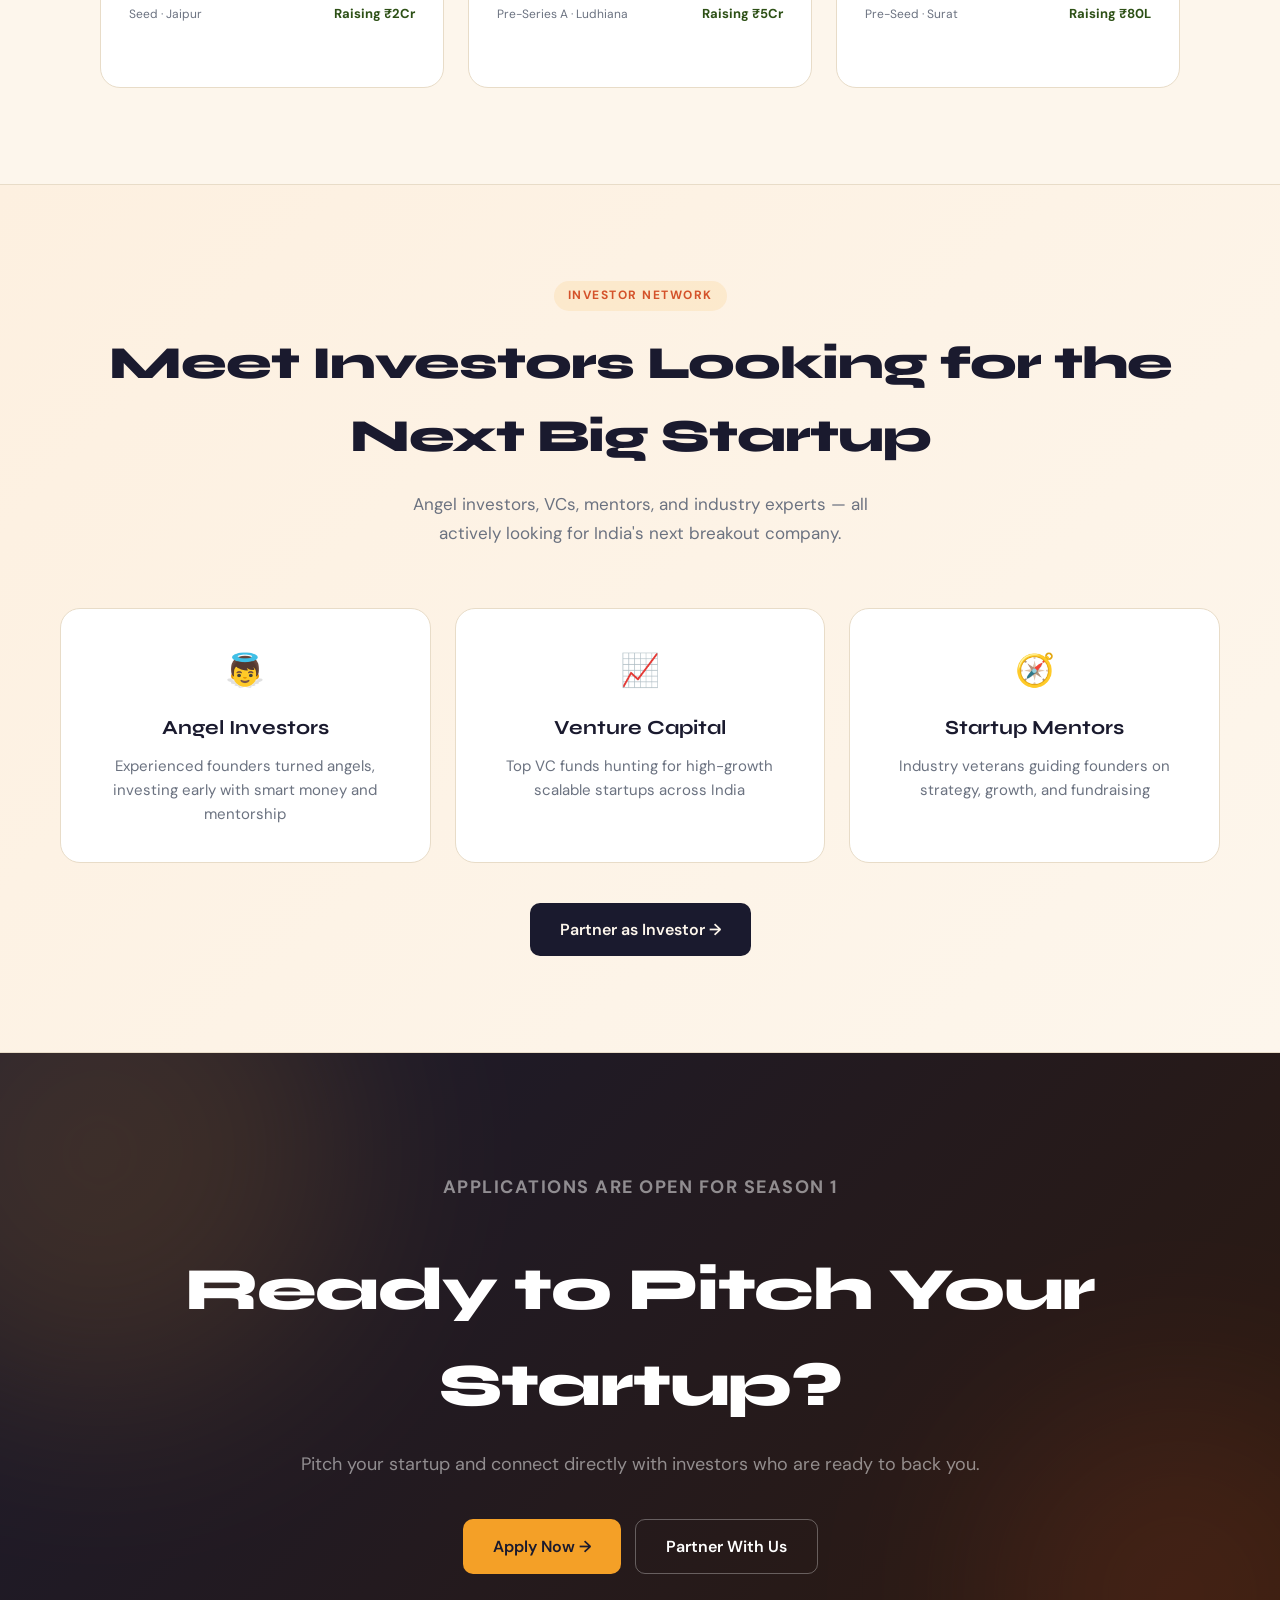
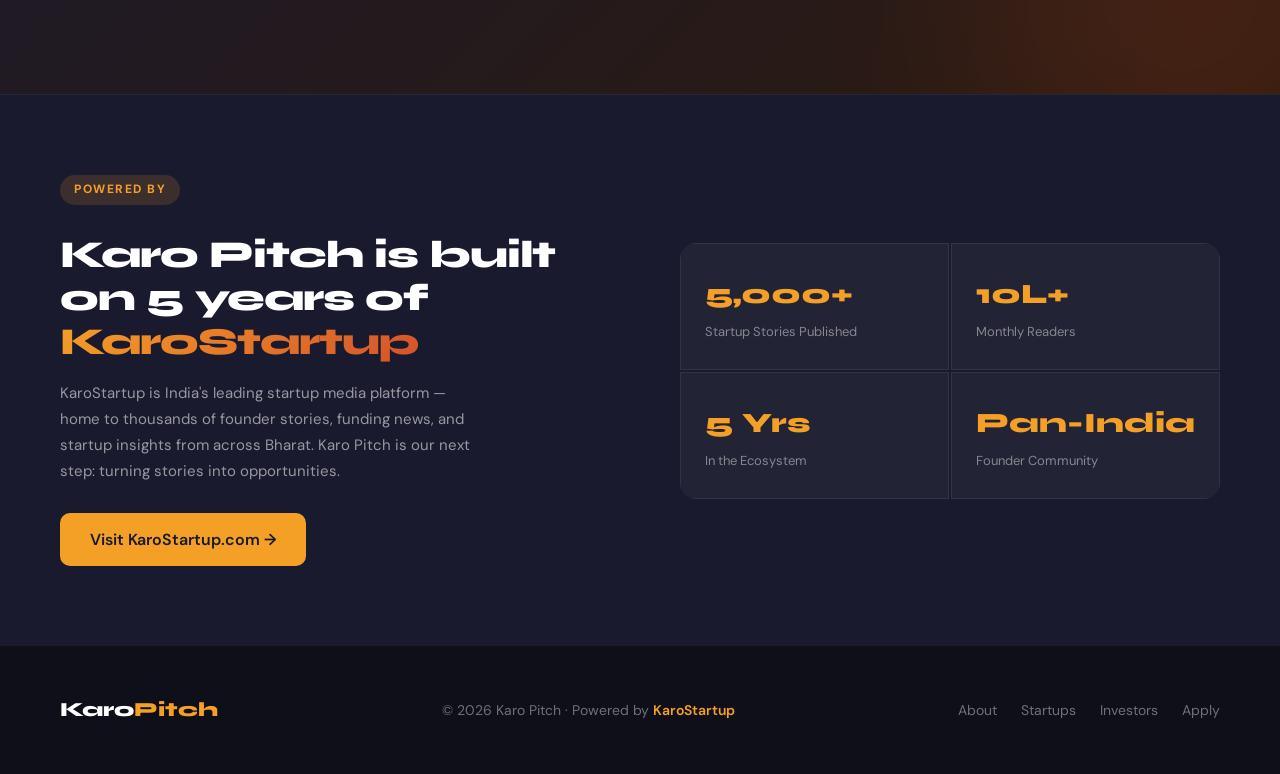
==== commit 7cc8f937: "final changes" ====
--- a/index.html
+++ b/index.html
@@ -7,7 +7,6 @@
 <link rel="stylesheet" href="style.css">
 </head>
 <body>
-
 <header>
   <a href="index.html" class="logo">Karo<span>Pitch</span></a>
   <nav>
@@ -18,8 +17,6 @@
     <a href="apply.html" class="cta-nav">Apply Now →</a>
   </nav>
 </header>
-
-<!-- HERO -->
 <section class="hero" id="hero">
   <div class="hero-bg-grid"></div>
   <div class="hero-blob blob1"></div>
@@ -39,8 +36,6 @@
     <div class="stat"><span class="stat-num">Across</span><span class="stat-label">Bharat</span></div>
   </div>
 </section>
-
-<!-- ABOUT KARO PITCH -->
 <section class="section" id="about">
   <div class="text-center">
     <span class="section-label">About Karo Pitch</span>
@@ -48,8 +43,6 @@
     <p class="section-sub" style="margin:0 auto;">Karo Pitch is a platform designed to connect early-stage founders from across India with investors. Many founders in Tier-2 and Tier-3 cities build strong businesses but struggle to access funding and visibility. Karo Pitch bridges this gap through curated pitch events and a startup discovery platform.</p>
   </div>
 </section>
-
-<!-- HOW IT WORKS -->
 <div class="steps-wrap">
   <div class="steps-inner">
     <div class="text-center">
@@ -65,8 +58,6 @@
     </div>
   </div>
 </div>
-
-<!-- WHO CAN APPLY -->
 <section class="section">
   <div class="two-col-section">
     <div>
@@ -87,15 +78,12 @@
     </div>
   </div>
 </section>
-
-<!-- FEATURED STARTUPS -->
 <section class="section" id="startups" style="padding-top:0;">
   <div style="display:flex;justify-content:space-between;align-items:flex-end;flex-wrap:wrap;gap:16px;margin-bottom:40px;">
     <div><span class="section-label">Alumni</span><h2 class="section-title" style="margin-bottom:0;">Featured Startups</h2></div>
     <a href="startups.html" class="btn btn-outline" style="font-size:14px;">View All →</a>
   </div>
   <div class="startup-grid">
-
     <div class="startup-card" onclick="openModal('techmed')" style="cursor:pointer;">
       <div class="startup-logo-placeholder">TM</div>
       <div class="startup-tag">HealthTech</div>
@@ -104,7 +92,6 @@
       <div class="startup-footer"><span class="startup-stage">Seed · Jaipur</span><span class="startup-raise">Raising ₹2Cr</span></div>
       <span class="view-details">View Details →</span>
     </div>
-
     <div class="startup-card" onclick="openModal('greenpack')" style="cursor:pointer;">
       <div class="startup-logo-placeholder">GP</div>
       <div class="startup-tag">Sustainable Tech</div>
@@ -113,7 +100,6 @@
       <div class="startup-footer"><span class="startup-stage">Pre-Series A · Ludhiana</span><span class="startup-raise">Raising ₹5Cr</span></div>
       <span class="view-details">View Details →</span>
     </div>
-
     <div class="startup-card" onclick="openModal('finnext')" style="cursor:pointer;">
       <div class="startup-logo-placeholder">FN</div>
       <div class="startup-tag">FinTech</div>
@@ -122,10 +108,7 @@
       <div class="startup-footer"><span class="startup-stage">Pre-Seed · Surat</span><span class="startup-raise">Raising ₹80L</span></div>
       <span class="view-details">View Details →</span>
     </div>
-
-  </div>
-
-  <!-- MODAL (shared with featured cards) -->
+  </div>
   <div class="modal-overlay" id="modalOverlay" onclick="closeOnOverlay(event)">
     <div class="modal" id="modalBox">
       <button class="modal-close" onclick="closeModal()">✕</button>
@@ -141,7 +124,6 @@
       <div class="modal-section" style="margin-bottom:0"><div class="modal-section-label">The Solution</div><p id="mSolution"></p></div>
     </div>
   </div>
-
   <script>
   const startups = {
     techmed: { tag:'HealthTech', name:'TechMed Solutions', desc:'AI-powered diagnostic platform bringing specialist-level medical expertise to rural healthcare centers across Bharat.', location:'Jaipur, Rajasthan', stage:'Seed Stage', raise:'₹2 Crore', problem:'Rural clinics across India lack access to advanced diagnostic tools and specialist doctors, leading to delayed or missed diagnoses for millions of patients.', solution:'TechMed deploys AI-powered diagnostic systems at rural health centers that analyse symptoms, vitals, and basic test results — delivering specialist-grade insights to any clinic in real time.' },
@@ -169,8 +151,6 @@
   document.addEventListener('keydown', e => { if (e.key === 'Escape') closeModal(); });
   </script>
 </section>
-
-<!-- INVESTORS -->
 <div class="investors-wrap" id="investors">
   <div class="investors-inner">
     <div class="text-center">
@@ -188,8 +168,6 @@
     </div>
   </div>
 </div>
-
-<!-- CTA -->
 <section class="cta">
   <div class="cta-blob cta-blob1"></div>
   <div class="cta-blob cta-blob2"></div>
@@ -201,8 +179,6 @@
     <a href="investors.html" class="btn btn-secondary">Partner With Us</a>
   </div>
 </section>
-
-<!-- POWERED BY KAROSTARTUP STRIP -->
 <div class="ks-banner">
   <div class="ks-banner-inner">
     <div class="ks-banner-left">
@@ -219,7 +195,6 @@
     </div>
   </div>
 </div>
-
 <footer>
   <a href="index.html" class="footer-logo">Karo<span>Pitch</span></a>
   <p>© 2026 Karo Pitch · Powered by <a href="https://www.karostartup.com" target="_blank" rel="noopener" style="color:var(--saffron);text-decoration:none;font-weight:600;">KaroStartup</a></p>
@@ -230,6 +205,6 @@
     <a href="apply.html">Apply</a>
   </div>
 </footer>
-
+<script src="script.js"></script>
 </body>
 </html>
--- a/style.css
+++ b/style.css
@@ -1,7 +1,5 @@
 @import url('https://fonts.googleapis.com/css2?family=Syne:wght@400;600;700;800&family=DM+Sans:ital,wght@0,300;0,400;0,500;1,300&display=swap');
-
 *{margin:0;padding:0;box-sizing:border-box;}
-
 :root{
   --ink:#1a1a2e;
   --cream:#fdf6ec;
@@ -12,7 +10,6 @@
   --border:#e8dcc8;
   --card:#fff9f0;
 }
-
 body{
   background:var(--cream);
   color:var(--ink);
@@ -20,8 +17,6 @@
   line-height:1.6;
   overflow-x:hidden;
 }
-
-/* HEADER */
 header{
   background:rgba(253,246,236,0.92);
   backdrop-filter:blur(12px);
@@ -37,8 +32,6 @@
 nav a:hover{color:var(--ink);background:var(--border);}
 nav a.cta-nav{background:var(--ink);color:var(--cream)!important;font-weight:600;}
 nav a.cta-nav:hover{background:var(--rust);transform:translateY(-1px);}
-
-/* HERO */
 .hero{
   min-height:92vh;display:flex;flex-direction:column;
   align-items:center;justify-content:center;
@@ -53,7 +46,6 @@
 .hero-blob{position:absolute;border-radius:50%;filter:blur(80px);opacity:0.18;}
 .blob1{width:500px;height:500px;background:var(--saffron);top:-100px;right:-100px;}
 .blob2{width:400px;height:400px;background:var(--rust);bottom:-80px;left:-80px;}
-
 .hero-badge{
   display:inline-flex;align-items:center;gap:8px;
   background:rgba(244,160,39,0.15);border:1px solid rgba(244,160,39,0.3);
@@ -63,7 +55,6 @@
 }
 .badge-dot{width:7px;height:7px;background:var(--saffron);border-radius:50%;animation:pulse 1.5s infinite;}
 @keyframes pulse{0%,100%{opacity:1;transform:scale(1);}50%{opacity:0.5;transform:scale(1.3);}}
-
 .hero h1{
   font-family:'Syne',sans-serif;font-size:clamp(40px,6vw,80px);font-weight:800;
   color:#fff;line-height:1.08;letter-spacing:-2px;max-width:800px;
@@ -85,8 +76,6 @@
 .stat{text-align:center;}
 .stat-num{font-family:'Syne',sans-serif;font-size:32px;font-weight:800;color:#fff;display:block;}
 .stat-label{font-size:13px;color:rgba(255,255,255,0.45);text-transform:uppercase;letter-spacing:0.5px;}
-
-/* BUTTONS */
 .btn{padding:14px 30px;border-radius:10px;font-size:16px;font-weight:600;cursor:pointer;border:none;text-decoration:none;display:inline-flex;align-items:center;gap:8px;transition:all 0.25s ease;font-family:'DM Sans',sans-serif;}
 .btn-primary{background:var(--saffron);color:var(--ink);}
 .btn-primary:hover{background:#e8920e;transform:translateY(-2px);box-shadow:0 8px 24px rgba(244,160,39,0.4);}
@@ -96,16 +85,12 @@
 .btn-dark:hover{background:var(--rust);transform:translateY(-2px);}
 .btn-outline{background:transparent;color:var(--ink);border:1.5px solid var(--ink);}
 .btn-outline:hover{background:var(--ink);color:var(--cream);}
-
-/* SECTION */
 .section{padding:96px 60px;max-width:1200px;margin:0 auto;}
 .section-label{display:inline-block;background:rgba(244,160,39,0.12);color:var(--rust);font-size:12px;font-weight:700;letter-spacing:1.5px;text-transform:uppercase;padding:5px 14px;border-radius:100px;margin-bottom:16px;}
 .section-title{font-family:'Syne',sans-serif;font-size:clamp(28px,4vw,46px);font-weight:800;color:var(--ink);letter-spacing:-1px;margin-bottom:16px;}
 .section-sub{font-size:17px;color:var(--muted);max-width:520px;line-height:1.7;}
 .text-center{text-align:center;}
 .text-center .section-sub{margin:0 auto 60px;}
-
-/* HOW IT WORKS */
 .steps-wrap{background:var(--ink);padding:96px 60px;}
 .steps-inner{max-width:1200px;margin:0 auto;}
 .steps-inner .section-title{color:#fff;}
@@ -116,14 +101,10 @@
 .step-num{font-size:32px;width:72px;height:72px;border-radius:50%;background:rgba(244,160,39,0.12);border:1.5px solid rgba(244,160,39,0.25);display:flex;align-items:center;justify-content:center;margin:0 auto 24px;position:relative;z-index:1;}
 .step h3{font-family:'Syne',sans-serif;font-size:18px;font-weight:700;color:#fff;margin-bottom:10px;}
 .step p{font-size:14px;color:rgba(255,255,255,0.5);line-height:1.6;}
-
-/* WHO CAN APPLY */
 .two-col-section{display:grid;grid-template-columns:1fr 1fr;gap:60px;align-items:center;}
 .categories-mini{display:flex;flex-wrap:wrap;gap:12px;}
 .cat-pill{background:var(--card);border:1.5px solid var(--border);border-radius:100px;padding:10px 18px;font-size:14px;font-weight:500;color:var(--ink);transition:all 0.2s;cursor:pointer;text-decoration:none;display:inline-block;}
 .cat-pill:hover{border-color:var(--saffron);background:rgba(244,160,39,0.08);transform:translateY(-2px);}
-
-/* INVESTORS */
 .investors-wrap{background:linear-gradient(135deg,#fdf0e0,#fdf6ec);border-top:1px solid var(--border);border-bottom:1px solid var(--border);padding:96px 60px;}
 .investors-inner{max-width:1200px;margin:0 auto;}
 .investor-cards{display:grid;grid-template-columns:repeat(3,1fr);gap:24px;margin-top:60px;}
@@ -132,8 +113,6 @@
 .inv-icon{font-size:32px;margin-bottom:16px;display:block;}
 .inv-card h3{font-family:'Syne',sans-serif;font-size:20px;font-weight:700;margin-bottom:10px;color:var(--ink);}
 .inv-card p{font-size:15px;color:var(--muted);line-height:1.6;}
-
-/* STARTUP GRID */
 .startup-grid{display:grid;grid-template-columns:repeat(3,1fr);gap:24px;}
 .startup-card{background:#fff;border:1.5px solid var(--border);border-radius:20px;padding:28px;transition:all 0.25s;position:relative;overflow:hidden;cursor:pointer;}
 .startup-card::before{content:'';position:absolute;top:0;left:0;right:0;height:4px;background:linear-gradient(90deg,var(--saffron),var(--rust));transform:scaleX(0);transform-origin:left;transition:transform 0.3s;}
@@ -146,8 +125,6 @@
 .startup-footer{margin-top:18px;padding-top:18px;border-top:1px solid var(--border);display:flex;justify-content:space-between;align-items:center;}
 .startup-stage{font-size:12px;color:var(--muted);}
 .startup-raise{font-size:13px;font-weight:700;color:var(--forest);}
-
-/* CTA */
 .cta{background:linear-gradient(135deg,var(--ink) 0%,#2d1a0e 100%);padding:120px 60px;text-align:center;position:relative;overflow:hidden;}
 .cta-blob{position:absolute;border-radius:50%;filter:blur(100px);opacity:0.15;}
 .cta-blob1{width:500px;height:500px;background:var(--saffron);top:-150px;left:-150px;}
@@ -156,8 +133,6 @@
 .cta h2{font-family:'Syne',sans-serif;font-size:clamp(32px,5vw,60px);font-weight:800;color:#fff;letter-spacing:-1.5px;margin-bottom:16px;position:relative;z-index:1;}
 .cta p{font-size:18px;color:rgba(255,255,255,0.5);margin-bottom:40px;position:relative;z-index:1;}
 .cta-btns{display:flex;gap:14px;justify-content:center;position:relative;z-index:1;}
-
-/* KAROSTARTUP BANNER STRIP */
 .ks-banner{background:var(--ink);padding:80px 60px;border-top:1px solid rgba(255,255,255,0.06);}
 .ks-banner-inner{max-width:1200px;margin:0 auto;display:grid;grid-template-columns:1fr 1fr;gap:80px;align-items:center;}
 .ks-banner-left h3{font-family:'Syne',sans-serif;font-size:clamp(24px,3vw,38px);font-weight:800;color:#fff;letter-spacing:-1px;margin:12px 0 16px;line-height:1.15;}
@@ -170,8 +145,6 @@
 .ks-bstat p{font-size:13px;color:rgba(255,255,255,0.45);margin:0;line-height:1.4;}
 @media(max-width:900px){.ks-banner{padding:64px 24px;}.ks-banner-inner{grid-template-columns:1fr;gap:48px;}.ks-banner-left p{max-width:100%;}}
 @media(max-width:600px){.ks-banner-stats{grid-template-columns:1fr 1fr;}.ks-bstat span{font-size:22px;}}
-
-/* FOOTER */
 footer{background:#0f0f1a;color:rgba(255,255,255,0.4);padding:48px 60px;display:flex;justify-content:space-between;align-items:center;flex-wrap:wrap;gap:20px;}
 .footer-logo{font-family:'Syne',sans-serif;font-size:20px;font-weight:800;color:#fff;text-decoration:none;}
 .footer-logo span{color:var(--saffron);}
@@ -179,13 +152,9 @@
 .footer-links{display:flex;gap:24px;}
 .footer-links a{color:rgba(255,255,255,0.4);text-decoration:none;font-size:14px;transition:color 0.2s;}
 .footer-links a:hover{color:#fff;}
-
-/* PAGE HERO (about / investors / startups / apply pages) */
 .page-hero{background:var(--ink);padding:96px 60px 72px;text-align:center;}
 .page-hero h1{font-family:'Syne',sans-serif;font-size:clamp(32px,5vw,56px);font-weight:800;color:#fff;letter-spacing:-1.5px;margin-bottom:16px;}
 .page-hero p{font-size:18px;color:rgba(255,255,255,0.55);max-width:560px;margin:0 auto;}
-
-/* APPLY FORM */
 .form-wrap{max-width:640px;margin:0 auto;background:#fff;border-radius:24px;padding:48px;border:1.5px solid var(--border);box-shadow:0 20px 60px rgba(0,0,0,0.06);}
 .form-group{margin-bottom:24px;}
 .form-group label{display:block;font-size:14px;font-weight:600;color:var(--ink);margin-bottom:8px;}
@@ -193,12 +162,8 @@
 .form-group input:focus,.form-group select:focus,.form-group textarea:focus{border-color:var(--saffron);box-shadow:0 0 0 4px rgba(244,160,39,0.1);background:#fff;}
 .form-group textarea{height:120px;resize:vertical;}
 .form-row{display:grid;grid-template-columns:1fr 1fr;gap:16px;}
-
-/* VIEW DETAILS LINK */
 .view-details{display:block;margin-top:14px;font-size:13px;font-weight:600;color:var(--rust);opacity:0;transform:translateY(4px);transition:all 0.2s;}
 .startup-card:hover .view-details{opacity:1;transform:translateY(0);}
-
-/* MODAL */
 .modal-overlay{position:fixed;inset:0;background:rgba(15,15,26,0.7);backdrop-filter:blur(6px);z-index:1000;display:flex;align-items:center;justify-content:center;padding:24px;opacity:0;pointer-events:none;transition:opacity 0.25s ease;}
 .modal-overlay.open{opacity:1;pointer-events:all;}
 .modal{background:#fff;border-radius:24px;padding:40px;max-width:520px;width:100%;position:relative;transform:translateY(20px) scale(0.97);transition:transform 0.25s ease;border:1.5px solid var(--border);box-shadow:0 32px 80px rgba(0,0,0,0.18);}
@@ -215,14 +180,10 @@
 .modal-section p{font-size:14px;color:var(--muted);line-height:1.65;}
 .modal-close{position:absolute;top:18px;right:18px;width:36px;height:36px;border-radius:50%;border:1.5px solid var(--border);background:#fff;cursor:pointer;font-size:18px;display:flex;align-items:center;justify-content:center;color:var(--muted);transition:all 0.2s;line-height:1;}
 .modal-close:hover{background:var(--ink);color:#fff;border-color:var(--ink);}
-
-/* STARTUPS PAGE */
 .filter-bar{display:flex;gap:10px;flex-wrap:wrap;justify-content:center;margin-bottom:40px;}
 @media(max-width:600px){.filter-bar{flex-wrap:nowrap;overflow-x:auto;justify-content:flex-start;padding-bottom:8px;-webkit-overflow-scrolling:touch;scrollbar-width:none;}.filter-bar::-webkit-scrollbar{display:none;}}
 .filter-btn{padding:8px 20px;border-radius:100px;border:1.5px solid var(--border);background:#fff;color:var(--muted);font-size:14px;font-weight:500;cursor:pointer;transition:all 0.2s;font-family:'DM Sans',sans-serif;}
 .filter-btn:hover,.filter-btn.active{border-color:var(--saffron);background:rgba(244,160,39,0.08);color:var(--ink);}
-
-/* RESPONSIVE */
 @media(max-width:900px){
   header{padding:16px 24px;}
   .hero{padding:60px 24px;}
@@ -243,4 +204,51 @@
   .investor-cards,.startup-grid{grid-template-columns:1fr;}
   .form-wrap{padding:28px 20px;}
   .steps{grid-template-columns:1fr;}
+}
+header {
+  transition: transform 0.35s ease, background 0.3s ease;
+}
+header.header-hidden {
+  transform: translateY(-100%);
+}
+[data-theme="dark"] {
+  --cream: #0f0f1a;
+  --card:  #1a1a2e;
+  --border: #2a2a3e;
+  --muted: #9ca3af;
+  --ink:   #f0eee8;
+}
+[data-theme="dark"] body       { background: var(--cream); color: var(--ink); }
+[data-theme="dark"] header     { background: rgba(15,15,26,0.92); border-bottom-color: var(--border); }
+[data-theme="dark"] .section   { background: transparent; }
+[data-theme="dark"] .startup-card,
+[data-theme="dark"] .inv-card,
+[data-theme="dark"] .form-wrap { background: var(--card); border-color: var(--border); }
+[data-theme="dark"] .cat-pill  { background: var(--card); border-color: var(--border); color: var(--ink); }
+[data-theme="dark"] .investors-wrap { background: #13131f; }
+[data-theme="dark"] .section-title  { color: var(--ink); }
+[data-theme="dark"] .startup-card h4 { color: var(--ink); }
+[data-theme="dark"] .form-group input,
+[data-theme="dark"] .form-group select,
+[data-theme="dark"] .form-group textarea { background: #1a1a2e; border-color: var(--border); color: var(--ink); }
+#themeToggle {
+  background: none;
+  border: 1.5px solid var(--border);
+  border-radius: 8px;
+  padding: 6px 10px;
+  font-size: 16px;
+  cursor: pointer;
+  margin-left: 8px;
+  transition: all 0.2s;
+  line-height: 1;
+}
+#themeToggle:hover { border-color: var(--saffron); transform: scale(1.1); }
+.fade-up {
+  opacity: 0;
+  transform: translateY(28px);
+  transition: opacity 0.55s ease, transform 0.55s ease;
+}
+.fade-up-visible {
+  opacity: 1;
+  transform: translateY(0);
 }
